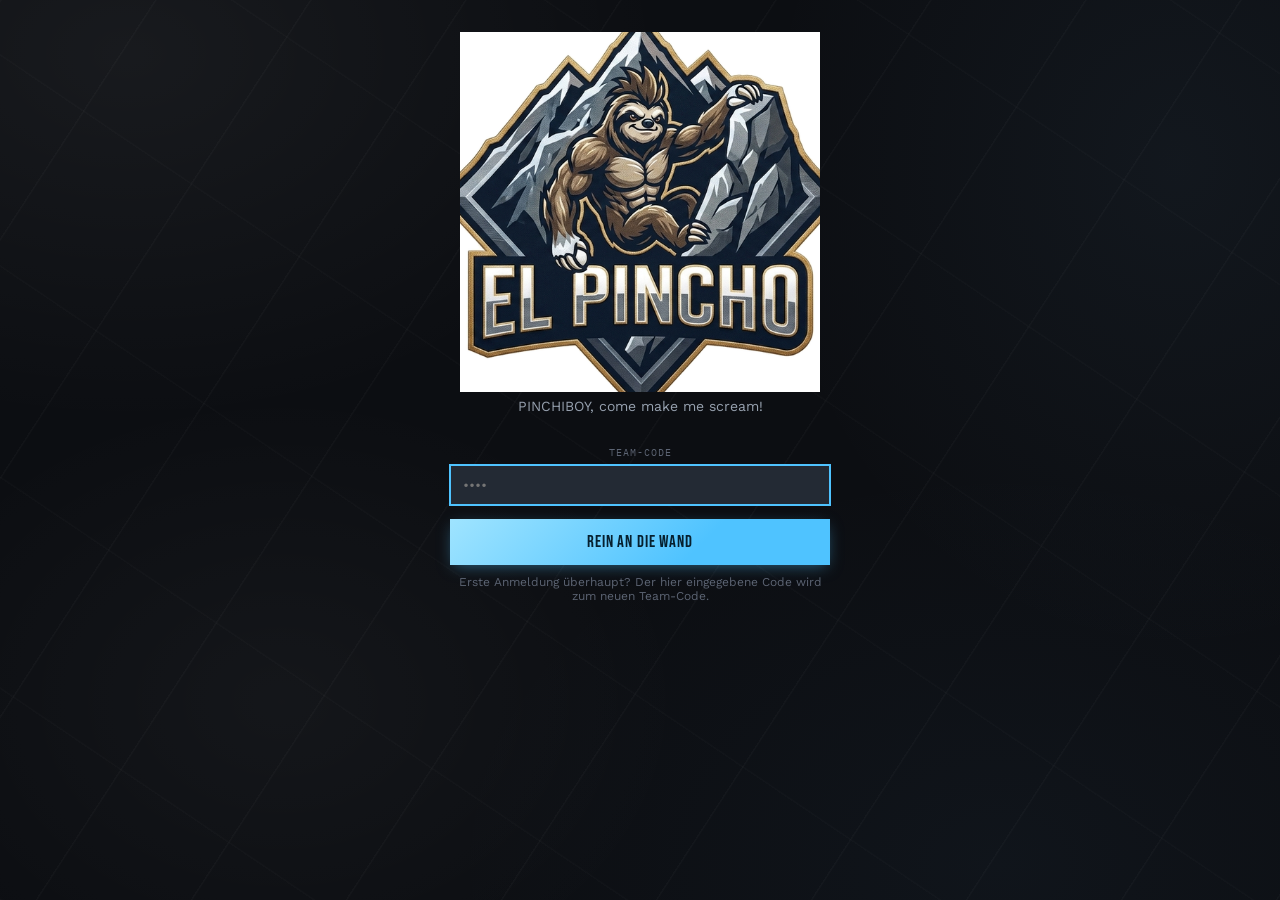
==== index.html @ 5020ec5a "Ein Klick weniger bei Griffwahl, riesiges Logo, freie Pausen-Blöcke, Ablauf umsortierbar - Beim Wähl" ====
<!DOCTYPE html>
<html lang="de">
<head>
<meta charset="UTF-8">
<meta name="viewport" content="width=device-width, initial-scale=1, viewport-fit=cover">
<title>Pincho – Krafttraining fürs Klettern</title>
<meta name="theme-color" content="#0c0e12">
<link rel="manifest" href="./manifest.json">
<link rel="icon" href="./assets/icon-512-any.png" type="image/png">
<link rel="apple-touch-icon" href="./assets/icon-512-any.png">
<link rel="stylesheet" href="https://fonts.googleapis.com/css2?family=Bebas+Neue&family=Work+Sans:wght@400;500;600;700&family=IBM+Plex+Mono:wght@400;500;600&display=swap">
<link rel="stylesheet" href="./styles.css">
</head>
<body>
<div id="app"></div>
<div id="toast-root"></div>

<script src="./data.js"></script>
<script src="./firebase.js"></script>
<script src="./app.js"></script>
<script>
  if ('serviceWorker' in navigator) {
    window.addEventListener('load', () => navigator.serviceWorker.register('./sw.js'));
  }
</script>
</body>
</html>
---- styles.css ----
/* ================================================================
   styles.css — Pincho Look: Granit, Chalk, Flechte, Alpenglühen.
   Bewusst ein einziges dunkles Theme (Trainings-App, früh/spät genutzt),
   kein Hell/Dunkel-Umschalten.
   ================================================================= */

:root {
  --bg: #0c0e12;
  --surface: #1b2028;
  --surface-2: #232a34;
  --line: #3a4250;
  --line-soft: #2a3140;
  --ink: #f2efe6;
  --ink-dim: #96a0ae;
  --ink-faint: #5c6473;
  --accent: #4fc3ff;
  --accent-rgb: 79, 195, 255;
  --accent-ink: #06202f;
  --accent2: #ff6b47;
  --danger: #ff6b6b;
  --accent-glow: #9fe4ff;
  --safe-bottom: env(safe-area-inset-bottom, 0px);
  --safe-top: env(safe-area-inset-top, 0px);
}

* { box-sizing: border-box; }

@media (prefers-reduced-motion: no-preference) {
  .anim-in { animation: riseIn .38s cubic-bezier(.2, .8, .3, 1) both; }
}
@keyframes riseIn { from { opacity: 0; transform: translateY(10px); } to { opacity: 1; transform: translateY(0); } }
@keyframes popIn { 0% { opacity: 0; transform: scale(.85); } 60% { opacity: 1; transform: scale(1.04); } 100% { transform: scale(1); } }
@keyframes softPulse { 0%, 100% { box-shadow: 0 0 0 0 rgba(var(--accent-rgb), .35); } 50% { box-shadow: 0 0 0 8px rgba(var(--accent-rgb), 0); } }

/* Sehr dunkler, marmorierter Untergrund: mehrere weiche, unregelmässige
   Flecken (radial-gradient) plus ein paar feine, schräge "Adern"
   (repeating-linear-gradient) über der Grundfarbe — bewusst kein Bild,
   damit nichts nachgeladen werden muss und es mit dem Cache/Offline-Modus
   mitgeht. */
html, body {
  margin: 0;
  background-color: var(--bg);
  background-image:
    radial-gradient(ellipse 900px 620px at 10% 6%, rgba(255, 255, 255, 0.05), transparent 60%),
    radial-gradient(ellipse 760px 900px at 92% 18%, rgba(120, 175, 220, 0.06), transparent 55%),
    radial-gradient(ellipse 680px 520px at 22% 78%, rgba(255, 255, 255, 0.035), transparent 60%),
    radial-gradient(ellipse 1000px 720px at 78% 96%, rgba(90, 145, 195, 0.05), transparent 55%),
    repeating-linear-gradient(123deg, rgba(255, 255, 255, 0.022) 0px, rgba(255, 255, 255, 0.022) 1px, transparent 2px, transparent 130px),
    repeating-linear-gradient(34deg, rgba(255, 255, 255, 0.016) 0px, rgba(255, 255, 255, 0.016) 1px, transparent 2px, transparent 175px);
  background-attachment: fixed;
  color: var(--ink);
  font-family: 'Work Sans', system-ui, -apple-system, sans-serif;
  -webkit-font-smoothing: antialiased;
}

body { padding-bottom: calc(64px + var(--safe-bottom)); }

a { color: inherit; }
button, input, select, textarea { font-family: inherit; }

::selection { background: var(--accent); color: var(--accent-ink); }

.display { font-family: 'Bebas Neue', Impact, 'Arial Narrow', sans-serif; letter-spacing: .02em; }
.mono { font-family: 'IBM Plex Mono', ui-monospace, monospace; font-variant-numeric: tabular-nums; }

/* ---------- Layout ---------- */
.shell { max-width: 640px; margin: 0 auto; padding: 0 16px 32px; }

.topbar {
  position: sticky; top: 0; z-index: 5;
  display: flex; align-items: center; justify-content: space-between;
  padding: calc(14px + var(--safe-top)) 16px 14px;
  background: linear-gradient(var(--bg) 80%, transparent);
  border-bottom: 1px solid var(--line-soft);
  margin-bottom: 18px;
}
.topbar .brand { display: flex; flex-direction: column; gap: 2px; }
.topbar .mark { position: relative; font-family: 'Bebas Neue', sans-serif; font-size: 22px; letter-spacing: .04em; padding-left: 14px; }
.topbar .mark::before {
  content: ''; position: absolute; left: 0; top: 1px; bottom: 1px; width: 5px;
  background: linear-gradient(180deg, var(--accent), var(--accent2)); transform: skewX(-14deg);
}
.topbar .mark em { font-style: normal; color: var(--accent); }
.app-tagline { font-size: 10px; color: var(--ink-faint); padding-left: 14px; min-height: 12px; }
.topbar .who { display: flex; align-items: center; gap: 10px; }
.topbar .who .name { font-family: 'IBM Plex Mono', monospace; font-size: 12px; color: var(--ink-dim); }
.topbar .logout {
  background: none; border: 1px solid var(--line); color: var(--ink-faint); font-size: 11px;
  padding: 6px 10px; cursor: pointer; transition: color .15s, border-color .15s, transform .15s;
}
.topbar .logout:hover { color: var(--ink); border-color: var(--ink-faint); }
.topbar .logout:active { transform: scale(.94); }

.bottomnav {
  position: fixed; left: 0; right: 0; bottom: 0; z-index: 6;
  display: flex; background: var(--surface); border-top: 1px solid var(--line);
  padding-bottom: var(--safe-bottom);
}
.bottomnav a {
  position: relative; flex: 1; text-align: center; padding: 12px 4px 10px; text-decoration: none;
  font-family: 'IBM Plex Mono', monospace; font-size: 10px; letter-spacing: .08em;
  text-transform: uppercase; color: var(--ink-faint);
  transition: color .2s;
}
.bottomnav a.active { color: var(--accent); }
.nav-dot {
  position: absolute; top: 6px; right: 18%; width: 7px; height: 7px;
  border-radius: 50%; background: var(--accent2);
  box-shadow: 0 0 6px 1px rgba(255, 107, 71, .6);
}
.nav-indicator {
  position: absolute; top: -1px; height: 2px; background: var(--accent);
  box-shadow: 0 0 8px 1px rgba(var(--accent-rgb), .6);
  transition: left .28s cubic-bezier(.3, .8, .3, 1), width .28s cubic-bezier(.3, .8, .3, 1);
}

/* ---------- Sections ---------- */
.sec-head { display: flex; align-items: baseline; gap: 12px; margin: 28px 0 14px; }
.sec-head:first-child { margin-top: 0; }
.sec-title { position: relative; font-family: 'Bebas Neue', sans-serif; font-size: 22px; letter-spacing: .03em; margin: 0; padding-left: 12px; }
.sec-title::before {
  content: ''; position: absolute; left: 0; top: 2px; bottom: 2px; width: 4px;
  background: var(--accent); transform: skewX(-14deg);
}
.sec-rule { flex: 1; height: 1px; background: linear-gradient(90deg, var(--line), transparent); }
.sec-chevron { color: var(--ink-faint); font-size: 14px; flex-shrink: 0; }

/* ---------- Cards / lists ---------- */
.card { background: var(--surface); border: 1px solid var(--line); padding: 16px; margin-bottom: 12px; }
.card-title { font-family: 'IBM Plex Mono', monospace; font-size: 11px; letter-spacing: .1em; text-transform: uppercase; color: var(--accent); margin: 0 0 6px; }
.card-value { font-family: 'Bebas Neue', sans-serif; font-size: 26px; margin: 0; }
.card-sub { font-size: 13px; color: var(--ink-dim); margin: 6px 0 0; }

.list { display: flex; flex-direction: column; gap: 8px; }
.list-empty { color: var(--ink-faint); font-size: 13px; padding: 18px 0; text-align: center; border: 1px dashed var(--line); }

/* ---------- Buttons ---------- */
.btn {
  display: block; width: 100%; font-family: 'Bebas Neue', sans-serif; font-size: 17px; letter-spacing: .05em;
  background: linear-gradient(135deg, var(--accent-glow), var(--accent) 65%); color: var(--accent-ink); border: none; padding: 13px; text-align: center;
  cursor: pointer; box-shadow: 0 4px 16px -4px rgba(var(--accent-rgb), .5);
  transition: transform .13s ease, box-shadow .13s ease, opacity .13s ease;
}
.btn:not(:disabled):hover { box-shadow: 0 6px 20px -4px rgba(var(--accent-rgb), .65); }
.btn:not(:disabled):active { transform: scale(.97); box-shadow: 0 2px 8px -2px rgba(var(--accent-rgb), .5); }
.btn:disabled { opacity: .4; cursor: not-allowed; box-shadow: none; }
.btn.ghost { background: none; border: 1px solid var(--line); color: var(--ink-dim); box-shadow: none; }
.btn.small { width: auto; padding: 8px 14px; font-size: 14px; display: inline-block; }
.btn.danger { background: var(--danger); color: #2a0000; box-shadow: 0 4px 16px -4px rgba(255, 107, 107, .5); }

/* ---------- Forms ---------- */
.field { margin-bottom: 14px; }
.field label { display: block; font-family: 'IBM Plex Mono', monospace; font-size: 10px; letter-spacing: .1em; text-transform: uppercase; color: var(--ink-faint); margin-bottom: 6px; }
.field input, .field select, .field textarea {
  width: 100%; background: var(--surface-2); border: 1px solid var(--line); color: var(--ink);
  padding: 11px 12px; font-size: 14px;
}
.field input:focus, .field select:focus, .field textarea:focus { outline: 2px solid var(--accent); outline-offset: -1px; }
.field textarea { resize: vertical; min-height: 64px; }
.field-row { display: flex; gap: 10px; }
.field-row .field { flex: 1; }
.kg-field { position: relative; display: flex; align-items: center; }
.kg-field input { width: 100%; background: var(--surface-2); border: 1px solid var(--line); color: var(--ink); padding: 11px 34px 11px 12px; font-size: 14px; }
.kg-field input:focus { outline: 2px solid var(--accent); outline-offset: -1px; }
.kg-field span { position: absolute; right: 12px; font-size: 12px; color: var(--ink-faint); pointer-events: none; }

/* ---------- Campus-Board (Sätze bauen) ---------- */
.stepper-row { display: flex; align-items: center; gap: 10px; }
.stepper-btn {
  width: 44px; height: 44px; border: 2px solid var(--accent); background: var(--surface-2); color: var(--accent);
  font-family: 'IBM Plex Mono', monospace; font-size: 22px; font-weight: 700; cursor: pointer; flex-shrink: 0;
}
.stepper-num {
  flex: 1; text-align: center; font-family: 'IBM Plex Mono', monospace; font-size: 26px; font-weight: 700;
  color: var(--ink); background: var(--surface-2); border: 2px solid var(--line); padding: 8px 0;
}
.campus-ref { width: 100%; height: 130px; overflow: hidden; border: 1px solid var(--line); background: var(--surface-2); margin: 10px 0 4px; position: relative; }
.campus-ref img { width: 100%; height: 100%; object-fit: cover; object-position: center 30%; display: block; }
.campus-ref-label {
  position: absolute; bottom: 0; left: 0; right: 0; background: rgba(12, 14, 18, .75); color: var(--ink-dim);
  font-family: 'IBM Plex Mono', monospace; font-size: 10px; letter-spacing: .06em; text-transform: uppercase; padding: 4px 8px;
}
.arrow { color: var(--ink-faint); font-size: 20px; flex-shrink: 0; }
.pattern-btn {
  width: 52px; height: 44px; border: 2px solid var(--line); background: var(--surface-2); color: var(--ink-dim);
  font-family: 'IBM Plex Mono', monospace; font-size: 15px; font-weight: 700; cursor: pointer; flex-shrink: 0;
}
.pattern-btn.up { border-color: var(--accent); color: var(--accent); }
.pattern-btn.down { border-color: var(--accent2); color: var(--accent2); }
.pattern-strip {
  display: flex; gap: 8px; flex-wrap: wrap; min-height: 46px; align-items: center;
  border: 2px dashed var(--line); padding: 8px 10px; margin: 10px 0 14px;
}
.pattern-pill {
  font-family: 'IBM Plex Mono', monospace; font-weight: 700; font-size: 16px; padding: 6px 12px;
  border: 2px solid var(--accent); color: var(--accent); background: rgba(var(--accent-rgb), .1);
}
.pattern-pill.down { border-color: var(--accent2); color: var(--accent2); background: rgba(255, 107, 71, .1); }
.pattern-clear { margin-left: auto; color: var(--ink-faint); font-family: 'IBM Plex Mono', monospace; font-size: 12px; cursor: pointer; }

.chip-row { display: flex; gap: 8px; flex-wrap: wrap; margin-bottom: 14px; }
.chip {
  font-family: 'IBM Plex Mono', monospace; font-size: 12px; padding: 8px 14px;
  border: 1px solid var(--line); color: var(--ink-dim); background: none; cursor: pointer;
  transition: border-color .15s, color .15s, background .15s, transform .12s;
}
.chip.active { border-color: var(--accent); color: var(--accent); background: rgba(var(--accent-rgb), .1); }
.chip[disabled] { opacity: .3; cursor: not-allowed; }
.chip:not([disabled]):active { transform: scale(.95); }

/* ---------- Login ---------- */
.login-shell { max-width: 420px; margin: 0 auto; padding: 32px 20px 40px; text-align: center; }
.login-logo { display: block; width: min(80vw, 360px); max-width: 100%; margin: 0 auto 6px; }
.login-tag { color: var(--ink-dim); font-size: 14px; margin: 0 0 32px; }
.login-hint { font-size: 12px; color: var(--ink-faint); margin-top: 10px; text-align: center; }

/* ---------- Wochenplan ---------- */
.day-row { border: 1px solid var(--line); padding: 10px 12px; display: flex; align-items: center; gap: 10px; margin-bottom: 8px; }
.day-row.today { border-color: var(--accent); background: rgba(var(--accent-rgb), .05); }
.day-row .d { font-family: 'IBM Plex Mono', monospace; font-size: 11px; color: var(--ink-faint); width: 26px; flex-shrink: 0; }
.day-row .fields { flex: 1; display: flex; gap: 8px; }
.day-row input { flex: 1; background: none; border: none; color: var(--ink); font-size: 13px; padding: 4px 0; }
.day-row input:focus { outline: none; border-bottom: 1px solid var(--accent); }
.day-row select { background: var(--surface-2); border: 1px solid var(--line); color: var(--ink-faint); font-size: 10px; padding: 4px; }
.tag-pill { font-family: 'IBM Plex Mono', monospace; font-size: 9.5px; letter-spacing: .06em; color: var(--accent); border: 1px solid var(--accent); padding: 2px 6px; white-space: nowrap; }

/* ---------- Log ---------- */
.log-item { border: 1px solid var(--line); padding: 10px 12px; }
.log-item .top { display: flex; justify-content: space-between; font-family: 'IBM Plex Mono', monospace; font-size: 11px; color: var(--ink-faint); }
.log-item .top .type { color: var(--accent); }
.log-item .note { font-size: 13px; color: var(--ink); margin-top: 4px; }

.ex-log-list { display: flex; flex-direction: column; gap: 3px; margin-top: 6px; }
.ex-log-row { display: flex; justify-content: space-between; font-size: 12px; color: var(--ink-dim); }
.ex-log-row .mono { color: var(--ink); }

.ex-row { display: flex; align-items: center; gap: 6px; border: 1px solid var(--line); padding: 8px 10px; margin-bottom: 6px; }
.ex-row-name { flex: 1; font-size: 12.5px; color: var(--ink); }
.ex-row-input { width: 52px; flex-shrink: 0; background: var(--surface-2); border: 1px solid var(--line); color: var(--ink); padding: 6px 4px; font-size: 12px; text-align: center; }
.ex-row-remove { flex-shrink: 0; background: none; border: 1px solid var(--line); color: var(--ink-faint); width: 26px; height: 26px; cursor: pointer; }
.ex-row-step { flex-shrink: 0; background: none; border: 1px solid var(--accent); color: var(--accent); width: 22px; height: 22px; line-height: 1; cursor: pointer; font-size: 13px; }

/* ---------- Log: Freestyle (Übung wählen, Satz für Satz erfassen) ---------- */
.fs-active-card { background: var(--surface-2); border: 1px solid var(--line); padding: 12px; margin-bottom: 14px; }
.fs-active-name { font-family: 'Bebas Neue', sans-serif; font-size: 19px; letter-spacing: .02em; }
.fs-last-value { font-size: 11.5px; color: var(--accent); margin: 2px 0 10px; }
.fs-group { border: 1px solid var(--line); padding: 8px 10px; margin-bottom: 8px; }
.fs-group.active { border-color: var(--accent); }
.fs-group-head { display: flex; justify-content: space-between; align-items: center; font-size: 13px; color: var(--ink); margin-bottom: 4px; }
.fs-set-row { display: flex; align-items: center; gap: 8px; font-size: 12px; color: var(--ink-dim); padding: 4px 0; }
.fs-set-row span:first-child { flex: 0 0 52px; color: var(--ink-faint); }
.fs-set-row span:nth-child(2) {
  flex: 1; color: var(--accent); font-family: 'Bebas Neue', sans-serif; font-size: 18px; letter-spacing: .02em;
}
/* Gewicht/Wdh: die Beschriftung (was trage ich hier ein) soll auffallen,
   nicht primär die Zahl selbst — Label darum hell statt im sonst üblichen
   gedämpften Feld-Label-Grau, Zahl bewusst kleiner als vorher. */
.fs-active-card .field label { color: var(--ink); font-weight: 600; }
#fs-weight, #fs-reps {
  font-family: 'Bebas Neue', sans-serif; font-size: 19px; letter-spacing: .02em;
  color: var(--ink); text-align: center;
}

/* ---------- Fingerboard: Schnelltraining ---------- */
.quickstart-grid { display: flex; flex-direction: column; gap: 10px; margin-bottom: 22px; }
.quickstart-grid[hidden] { display: none; }
.qs-card { border: 1px solid var(--line); background: var(--surface); padding: 14px; transition: border-color .18s, transform .18s; }
.qs-card:hover { border-color: var(--line-soft); transform: translateY(-2px); }
.qs-top { display: flex; align-items: center; justify-content: space-between; gap: 8px; }
.qs-name { font-family: 'Bebas Neue', sans-serif; font-size: 19px; letter-spacing: .02em; }
.qs-badge { flex-shrink: 0; font-family: 'IBM Plex Mono', monospace; font-size: 9px; letter-spacing: .06em; text-transform: uppercase; color: var(--accent); border: 1px solid var(--accent); padding: 2px 6px; }
.qs-note { font-size: 12.5px; color: var(--ink-dim); margin-top: 6px; line-height: 1.5; }
.qs-meta { font-size: 11px; color: var(--ink-faint); margin: 8px 0 12px; }
.qs-card .btn { margin: 0; }

/* ---------- Fingerboard ---------- */
.board-visual { border: 1px solid var(--line); background: var(--surface-2); padding: 10px; margin-bottom: 6px; }

.board-photo-wrap { position: relative; width: 100%; margin: 0 auto; }
.board-photo-wrap img { width: 100%; display: block; }
.board-hotspot {
  position: absolute; width: 6.5%; aspect-ratio: 1; transform: translate(-50%, -50%);
  border-radius: 50%; border: 2px solid rgba(var(--accent-rgb), .55); background: rgba(var(--accent-rgb), .1);
  cursor: pointer; padding: 0;
}
.board-hotspot.active { border-color: var(--accent); background: rgba(var(--accent-rgb), .38); box-shadow: 0 0 0 4px rgba(var(--accent-rgb), .2); }
.board-hotspot.active-left { border-color: var(--accent); background: rgba(var(--accent-rgb), .38); box-shadow: 0 0 0 4px rgba(var(--accent-rgb), .2); }
.board-hotspot.active-right { border-color: var(--accent2); background: rgba(255, 107, 71, .38); box-shadow: 0 0 0 4px rgba(255, 107, 71, .2); }
.board-hotspot.active-left.active-right { box-shadow: 0 0 0 4px rgba(var(--accent-rgb), .2), 0 0 0 8px rgba(255, 107, 71, .2); }

/* ---------- Ablauf-Übersicht (Stat-Kacheln + Zeitleiste) ---------- */
.stat-tiles { display: flex; gap: 10px; margin-bottom: 16px; }
.stat-tile { flex: 1; background: var(--surface); border: 1px solid var(--line); padding: 12px; text-align: center; }
.stat-tile .num { font-family: 'Bebas Neue', sans-serif; font-size: 26px; color: var(--accent); line-height: 1; }
.stat-tile .lbl { font-family: 'IBM Plex Mono', monospace; font-size: 10px; color: var(--ink-faint); text-transform: uppercase; letter-spacing: .06em; margin-top: 4px; }

.timeline { display: flex; flex-direction: column; }
.timeline-item { position: relative; display: flex; gap: 12px; padding-bottom: 16px; }
.timeline-item:last-child { padding-bottom: 0; }
.timeline-item:not(:last-child)::before {
  content: ''; position: absolute; left: 12px; top: 26px; bottom: -2px; border-left: 2px dotted var(--line);
}
.timeline-badge {
  position: relative; z-index: 1; flex-shrink: 0; width: 25px; height: 25px; border-radius: 50%;
  background: var(--accent); color: var(--accent-ink); font-family: 'Bebas Neue', sans-serif; font-size: 13px;
  display: flex; align-items: center; justify-content: center; margin-top: 2px;
}
.timeline-badge.exercise { background: var(--accent2); color: #2a0d05; }
.timeline-card { flex: 1; min-width: 0; background: var(--surface); border: 1px solid var(--line); padding: 10px; display: flex; gap: 10px; align-items: center; }
.timeline-thumb { flex-shrink: 0; position: relative; width: 58px; height: 26px; background: var(--surface-2); border: 1px solid var(--line); overflow: hidden; }
.timeline-thumb img { width: 100%; height: 100%; object-fit: contain; display: block; }
.timeline-thumb .dot { position: absolute; width: 9%; height: 4.5%; border-radius: 50%; background: rgba(var(--accent-rgb), .78); border: 1px solid var(--accent-ink); transform: translate(-50%, -50%); }
.timeline-thumb .dot.dot-alt { background: rgba(255, 107, 71, .78); border-color: #2a0d05; }
.timeline-thumb-emoji { display: flex; align-items: center; justify-content: center; font-size: 16px; width: 58px; height: 26px; }
.timeline-card .info { flex: 1; min-width: 0; }
.timeline-card .title { font-size: 13px; color: var(--ink); font-weight: 600; }
.timeline-card .sub { font-size: 11.5px; color: var(--ink-dim); margin-top: 2px; }
.timeline-edit { display: flex; gap: 4px; flex-wrap: wrap; margin-top: 6px; }
.timeline-remove { flex-shrink: 0; align-self: flex-start; background: none; border: 1px solid var(--line); color: var(--ink-faint); width: 24px; height: 24px; cursor: pointer; }
.timeline-move { flex-shrink: 0; align-self: flex-start; display: flex; flex-direction: column; gap: 3px; }
.timeline-move-btn { background: none; border: 1px solid var(--line); color: var(--ink-faint); width: 24px; height: 19px; line-height: 1; font-size: 9px; padding: 0; cursor: pointer; }
.timeline-move-btn:disabled { opacity: .25; cursor: not-allowed; }

.timer-box { text-align: center; margin: 6px 0 18px; }
.timer-box .big { font-family: 'Bebas Neue', sans-serif; font-size: 88px; line-height: 1; color: var(--accent); }
.timer-box .big.rest { color: var(--ink-dim); }
.timer-box .phase { font-family: 'IBM Plex Mono', monospace; font-size: 12px; letter-spacing: .15em; color: var(--ink-faint); text-transform: uppercase; margin-top: 2px; }

.timer-controls { display: flex; gap: 10px; }
.timer-controls .btn { flex: 1; }

/* ---------- Challenges ---------- */
.challenge-card { position: relative; border: 1px solid var(--line); background: var(--surface); padding: 16px; margin-bottom: 14px; overflow: hidden; }
.challenge-card.expired { opacity: .5; }
.stamp {
  position: absolute; top: 12px; right: -8px; transform: rotate(8deg);
  font-family: 'IBM Plex Mono', monospace; font-size: 10px; letter-spacing: .1em;
  color: var(--accent2); border: 1px solid var(--accent2); padding: 3px 8px;
  background: rgba(255, 107, 71, .08);
}
.stamp.done { color: var(--accent); border-color: var(--accent); background: rgba(var(--accent-rgb), .08); }
.chal-from { font-size: 13px; color: var(--ink-dim); margin: 0 0 10px; padding-right: 60px; }
.chal-from b { color: var(--ink); }
.exlist { display: flex; flex-direction: column; gap: 6px; margin-bottom: 12px; }
.exlist .ex { border: 1px solid var(--line); padding: 8px 10px; font-size: 12px; color: var(--ink-dim); }
.exlist .ex b { color: var(--ink); font-weight: 600; }
.exlist .ex.core { border-left: 2px solid var(--accent); }
.crew { display: flex; gap: 6px; margin-bottom: 12px; flex-wrap: wrap; }
.crew .p { font-family: 'IBM Plex Mono', monospace; font-size: 10px; border: 1px solid var(--line); color: var(--ink-faint); padding: 4px 8px; }
.crew .p.done { border-color: var(--accent); color: var(--accent); }
.crew .p.expired { border-color: var(--ink-faint); color: var(--ink-faint); text-decoration: line-through; }
.chal-actions { display: flex; gap: 8px; }
.chal-actions .btn { flex: 1; }
.chal-duration-row { margin: 8px 0 0; }
.chal-duration-row .chip { font-size: 10px; padding: 5px 9px; }

.ex-cat-label { font-family: 'IBM Plex Mono', monospace; font-size: 10px; letter-spacing: .08em; text-transform: uppercase; color: var(--ink-faint); margin: 10px 0 6px; }

/* Übungs-Raster (Einzelauswahl) — Ersatz für ein langes <select>-Dropdown
   in Fingerboard/Log/Freestyle: alle Optionen auf einen Blick, antippen
   statt scrollen. */
.ex-pick-grid { display: grid; grid-template-columns: 1fr 1fr; gap: 6px; margin-bottom: 4px; }
.ex-pick-btn {
  font-family: 'IBM Plex Mono', monospace; font-size: 12px; line-height: 1.3; padding: 9px 8px;
  border: 1px solid var(--line); color: var(--ink-dim); background: none; cursor: pointer;
  text-align: left; white-space: normal; transition: border-color .13s, color .13s, background .13s;
}
.ex-pick-btn.active { border-color: var(--accent); color: var(--accent); background: rgba(var(--accent-rgb), .1); }

/* ---------- Toast ---------- */
#toast-root { position: fixed; bottom: calc(76px + var(--safe-bottom)); left: 16px; right: 16px; z-index: 20; display: flex; flex-direction: column; gap: 8px; align-items: center; pointer-events: none; }
.toast {
  font-family: 'IBM Plex Mono', monospace; font-size: 12px; padding: 10px 16px;
  background: var(--surface-2); border: 1px solid var(--line); color: var(--ink);
  max-width: 400px; text-align: center;
}
.toast.err { border-color: var(--danger); color: var(--danger); }
.toast.ok { border-color: var(--accent); color: var(--accent); }

/* ---------- Ablauf-Vollbild ----------
   Eigenständiges, fixed-positioniertes Overlay (an document.body gehängt,
   nicht Teil von #app) — deckt den ganzen Bildschirm ab, solange ein
   Fingerboard-Ablauf läuft. */
.fb-overlay {
  position: fixed; inset: 0; z-index: 50;
  background-color: var(--bg);
  background-image:
    radial-gradient(ellipse 700px 500px at 15% 8%, rgba(255, 255, 255, 0.045), transparent 60%),
    radial-gradient(ellipse 650px 700px at 90% 85%, rgba(120, 175, 220, 0.05), transparent 55%),
    repeating-linear-gradient(123deg, rgba(255, 255, 255, 0.02) 0px, rgba(255, 255, 255, 0.02) 1px, transparent 2px, transparent 130px);
  display: flex; flex-direction: column; align-items: stretch;
  padding: calc(10px + var(--safe-top)) 18px calc(10px + var(--safe-bottom));
  overflow: hidden;
}
.fb-overlay.hidden { display: none; }
.fb-overlay-close {
  position: absolute; top: calc(14px + var(--safe-top)); right: 16px; z-index: 2;
  background: none; border: 1px solid var(--line); color: var(--ink-faint);
  width: 34px; height: 34px; font-size: 15px; line-height: 1; cursor: pointer;
}
/* Alles muss ohne Scrollen aufs Display passen — statt einer festen
   Blockgrösse mit "justify-content:center" (die auf kurzen Screens
   überläuft) verteilt space-evenly den verfügbaren Platz auf alle Kinder,
   und Figur/Ring/Countdown unten sind in vh geklammert statt fix in px,
   damit sie sich automatisch verkleinern statt abzuschneiden. */
.fb-overlay-inner {
  display: flex; flex-direction: column; align-items: center; gap: clamp(3px, 1.1vh, 14px);
  max-width: 420px; width: 100%; margin: 0 auto; flex: 1; min-height: 0;
  justify-content: space-evenly; overflow: hidden;
}

.fb-progress-text { font-size: 11px; color: var(--ink-dim); text-align: center; }

/* Hang/Pause-Visual: Ring füllt sich mit dem Fortschritt INNERHALB des
   aktuellen Schritts, daneben ein Strichmännchen, das hängt (Hang) oder
   sich lockert (Pause) — statt einer abstrakten Gesamt-Fortschrittsanzeige. */
.fb-hang-visual { display: flex; align-items: center; justify-content: center; gap: clamp(8px, 3vw, 18px); }
.fb-phase-figure { width: clamp(56px, 13vh, 90px); flex-shrink: 0; }
.fb-phase-figure .ex-figure { width: 100%; height: auto; display: block; }
.fb-hang-figure { transform-origin: 50% 10%; animation: figSway 1.7s ease-in-out infinite; }
.fb-arm-shake { transform-origin: 49.5% 32.5%; animation: figShake .9s ease-in-out infinite; }
@keyframes figSway { 0%, 100% { transform: rotate(-3deg); } 50% { transform: rotate(3deg); } }
@keyframes figShake { 0%, 100% { transform: rotate(-5deg); } 50% { transform: rotate(5deg); } }

.fb-timer-ring { position: relative; width: clamp(80px, 17vh, 168px); height: clamp(80px, 17vh, 168px); flex-shrink: 0; }
.fb-timer-ring svg { width: 100%; height: 100%; display: block; transform: rotate(-90deg); }
.ring-bg { fill: none; stroke: var(--line); stroke-width: 7; }
.ring-fg {
  fill: none; stroke: var(--accent); stroke-width: 7; stroke-linecap: round;
  stroke-dasharray: 326.7; transition: stroke-dashoffset .95s linear;
}
.ring-fg.rest { stroke: var(--ink-dim); }
.fb-timer-ring .big {
  position: absolute; inset: 0; display: flex; align-items: center; justify-content: center;
  font-family: 'Bebas Neue', sans-serif; font-size: clamp(26px, 7vh, 52px); color: var(--accent); line-height: 1;
}
.fb-timer-ring .big.rest { color: var(--ink-dim); }
.fb-timer-ring .big.rest-warn { color: var(--accent2); animation: bigWarnPulse .6s ease-in-out infinite; }
.ring-fg.rest-warn { stroke: var(--accent2); animation: ringWarnPulse .6s ease-in-out infinite; }
@keyframes bigWarnPulse { 0%, 100% { transform: scale(1); } 50% { transform: scale(1.14); } }
@keyframes ringWarnPulse { 0%, 100% { opacity: 1; } 50% { opacity: .5; } }

/* Vorbereitungs-Countdown (5..1) vor einem Hang-Satz: grosse Zahl, die bei
   jedem Tick neu einschwingt (neues DOM-Element pro Sekunde durch den
   vollen Re-Render triggert die Animation von selbst); in den letzten
   3 Sekunden wechselt sie auf die "Achtung"-Farbe und schlägt stärker aus. */
.fb-precount {
  font-family: 'Bebas Neue', sans-serif; font-size: clamp(56px, 16vh, 108px); line-height: 1;
  color: var(--accent); margin: 2px 0; animation: popIn .35s cubic-bezier(.25, 1.4, .4, 1) both;
}
.fb-precount-tense { color: var(--accent2); animation: precountTick .5s cubic-bezier(.25, 1.4, .4, 1) both; }
@keyframes precountTick { 0% { opacity: 0; transform: scale(1.4); } 60% { opacity: 1; transform: scale(.95); } 100% { transform: scale(1); } }

.fb-overlay-stage { display: flex; flex-direction: column; align-items: center; gap: 10px; width: 100%; }
.fb-stage-label { font-size: 11px; letter-spacing: .1em; text-transform: uppercase; color: var(--ink-faint); }
.fb-stage-title { font-family: 'Bebas Neue', sans-serif; font-size: 26px; text-align: center; letter-spacing: .02em; }
.fb-stage-sub { font-size: 12px; color: var(--ink-dim); text-align: center; }

/* Check-in während der letzten Pause eines Satzes — läuft nebenher, ohne
   den Ablauf zu unterbrechen (siehe openBlockCheckin in app.js). Bewusst
   sehr kräftig/gross: das Handy liegt beim Training meist am Boden, aus
   der Distanz oder im Vorbeigehen abgelesen — kein Platz für zurückhaltende
   Feinschrift. */
.fb-checkin { width: 100%; max-width: 320px; border: 2px solid var(--accent); background: rgba(var(--accent-rgb), .1); padding: clamp(10px, 2.2vh, 18px); box-sizing: border-box; }
.fb-checkin[hidden] { display: none; }
.fb-checkin-label {
  font-family: 'IBM Plex Mono', monospace; font-size: clamp(12px, 3.2vw, 15px); font-weight: 700;
  letter-spacing: .04em; text-transform: uppercase; color: var(--ink); margin-bottom: 10px; text-align: center;
}
.fb-checkin-chips { display: flex; gap: 10px; justify-content: center; flex-wrap: wrap; }
.fb-chip {
  width: clamp(46px, 13vw, 62px); height: clamp(46px, 13vw, 62px); border: 3px solid var(--line); background: var(--surface-2); color: var(--ink);
  font-family: 'IBM Plex Mono', monospace; font-weight: 700; font-size: clamp(18px, 5vw, 24px); cursor: pointer; transition: all .15s;
}
.fb-chip.ok { border-color: var(--accent); color: #04141c; background: var(--accent); box-shadow: 0 0 14px -2px rgba(var(--accent-rgb), .7); }
.fb-chip.fail { border-color: var(--danger); color: #1a0606; background: var(--danger); text-decoration: line-through; box-shadow: 0 0 14px -2px rgba(255, 107, 107, .6); }
.fb-checkin-row { display: flex; gap: 10px; }
.fb-checkin-row input[type="text"] {
  width: 88px; text-align: center; background: var(--surface-2); border: 3px solid var(--accent); color: var(--ink);
  padding: clamp(9px, 2vh, 14px) 8px; font-size: clamp(20px, 6vw, 26px); font-weight: 700; box-sizing: border-box;
}
.fb-checkin-row .kg-field { flex: 1; }
.fb-checkin-row .kg-field input { border: 3px solid var(--accent); font-size: clamp(20px, 6vw, 26px); font-weight: 700; padding: clamp(9px, 2vh, 14px) 44px clamp(9px, 2vh, 14px) 12px; }
.fb-checkin-row .kg-field span { font-size: 14px; font-weight: 700; color: var(--ink); }

/* Übersicht auf dem "Ablauf geschafft!"-Screen */
.fb-summary-headline { font-size: 13px; color: var(--accent); margin-bottom: 2px; text-align: center; }
.fb-summary-list { width: 100%; max-width: 280px; max-height: 22vh; overflow-y: auto; display: flex; flex-direction: column; gap: 4px; box-sizing: border-box; }
.fb-summary-row { display: flex; justify-content: space-between; gap: 10px; font-size: 12px; color: var(--ink-dim); border-bottom: 1px solid var(--line); padding: 4px 2px; }
.fb-stage-next { font-size: clamp(14px, 3.8vw, 18px); font-weight: 700; color: var(--ink); text-align: center; min-height: 16px; }
.fb-stage-btn { width: 100%; max-width: 280px; margin-top: 0; padding: clamp(7px, 1.8vh, 13px); }

.fb-transport { display: flex; align-items: center; gap: clamp(8px, 2.5vw, 14px); margin-top: 0; }
.fb-transport-btn {
  background: none; border: 1px solid var(--line); color: var(--ink-dim);
  width: clamp(48px, 10vh, 68px); height: clamp(42px, 9vh, 56px); font-size: 22px; cursor: pointer;
  transition: border-color .13s, color .13s, transform .13s;
}
.fb-transport-btn:disabled { opacity: .3; cursor: not-allowed; }
.fb-transport-btn:not(:disabled):active { border-color: var(--accent); color: var(--accent); transform: scale(.93); }
.fb-transport-btn.fb-play {
  width: clamp(58px, 12vh, 84px); height: clamp(50px, 11vh, 72px); font-size: 28px;
  border-color: var(--accent); color: var(--accent); background: rgba(var(--accent-rgb), .1);
}
.fb-transport-btn.fb-play:disabled { border-color: var(--line); color: var(--ink-dim); background: none; }

.fb-hang-visual.fb-paused .fb-hang-figure,
.fb-hang-visual.fb-paused .fb-arm-shake,
.fb-hang-visual.fb-paused .fig-a,
.fb-hang-visual.fb-paused .fig-b { animation-play-state: paused; }
/* Höhe statt Breite begrenzen — bei voller Container-Breite (bis 420px)
   würde die quadratische Figur sonst so hoch werden, dass Ring/Timer und
   die Buttons darunter nicht mehr ohne Scrollen aufs Display passen. */
.fb-stage-figure { width: 100%; display: flex; justify-content: center; }
.fb-stage-figure .timeline-thumb { width: auto; max-width: 100%; height: auto; max-height: 19vh; }
.fb-stage-figure .ex-figure { width: auto; max-width: 100%; height: auto; max-height: 19vh; display: block; }
.fb-stage-figure .ex-figure-emoji { font-size: clamp(48px, 10vh, 96px); text-align: center; line-height: 1.2; }

/* Zielmuskeln-Übersicht: ein Körper-Umriss (vorne links, hinten rechts),
   Zonen werden je Übung ein-/ausgeblendet statt neu gezeichnet. */
.fb-muscle-block { margin-top: 0; text-align: center; }
.muscle-map { width: clamp(70px, 11vh, 150px); margin: 0 auto; display: block; }
.muscle-head { fill: var(--ink-faint); opacity: .3; }
.muscle-zone rect, .muscle-zone ellipse { fill: var(--ink-faint); opacity: .28; transition: fill .2s, opacity .2s; }
.muscle-zone.secondary rect, .muscle-zone.secondary ellipse { fill: var(--accent); opacity: .5; }
.muscle-zone.primary rect, .muscle-zone.primary ellipse { fill: var(--accent); opacity: .95; }
.fb-muscle-label { font-size: 10.5px; color: var(--ink-dim); margin-top: 6px; max-width: 260px; margin-left: auto; margin-right: auto; }

.fb-overlay-done { align-items: center; text-align: center; position: relative; overflow: hidden; }
.fb-done-emoji { font-size: 64px; animation: popIn .5s cubic-bezier(.25, 1.4, .4, 1) both; }
.fb-overlay-done .fb-stage-title { animation: riseIn .4s ease .1s both; }
.fb-overlay-done .fb-stage-sub { animation: riseIn .4s ease .18s both; }
.fb-overlay-done .fb-stage-btn { animation: riseIn .4s ease .26s both; }
.confetti-piece {
  position: absolute; top: -12px; width: 8px; height: 14px; opacity: .9;
  animation: confettiFall linear forwards;
}
@keyframes confettiFall {
  to { transform: translateY(115vh) rotate(var(--spin)); opacity: .3; }
}

/* ---------- Übungs-Strichmännchen (fig-*) ----------
   Farb-Code: gedämpft = bleibt fix, hell = bewegter Körperteil, Lime =
   der eigentliche Arbeitspunkt. Gestrichelte Linie + Pfeil zeigt die
   Bewegungsrichtung — verhindert z. B. Verwechslungen mit einer Drehung. */
.fig-pose { fill: none; stroke: var(--ink); stroke-width: 9; stroke-linecap: round; stroke-linejoin: round; }
.fig-pose circle { fill: var(--ink); stroke: none; }
.fig-pose.fig-fixed { stroke: var(--ink-faint); }
.fig-pose.fig-fixed circle { fill: var(--ink-faint); }
.fig-joint { fill: var(--ink-faint); }
.fig-joint.fig-mid { fill: var(--ink); }
.fig-joint.fig-hi { fill: var(--accent); }
.fig-motion { stroke: var(--accent); stroke-width: 2.5; stroke-dasharray: 5 6; fill: none; opacity: .55; }
.fig-arrow { fill: var(--accent); opacity: .8; }
.fig-rig { stroke: var(--ink-dim); stroke-width: 3.5; fill: none; stroke-dasharray: 1 7; stroke-linecap: round; }
.fig-rig-dot { fill: var(--accent); stroke: none; }
.ex-figure-caption {
  font-size: 12.5px; color: var(--ink); text-align: center; max-width: 280px;
  margin: 2px auto 0; line-height: 1.45;
}
.fig-a { animation-name: figPoseA; animation-timing-function: ease-in-out; animation-iteration-count: infinite; }
.fig-b { animation-name: figPoseB; animation-timing-function: ease-in-out; animation-iteration-count: infinite; opacity: 0; }
@keyframes figPoseA { 0%, 15% { opacity: 1; } 40%, 60% { opacity: 0; } 85%, 100% { opacity: 1; } }
@keyframes figPoseB { 0%, 15% { opacity: 0; } 40%, 60% { opacity: 1; } 85%, 100% { opacity: 0; } }
.fig-static { animation: figPulse 2.4s ease-in-out infinite; }
@keyframes figPulse { 0%, 100% { opacity: 1; } 50% { opacity: .7; } }

@media (prefers-reduced-motion: reduce) {
  .fig-a { animation: none; opacity: 1; }
  .fig-b { animation: none; opacity: 0; }
  .fig-static { animation: none; }
  .fb-hang-figure, .fb-arm-shake { animation: none; }
  .ring-fg { transition: none; }
  .ring-fg.rest-warn, .fb-timer-ring .big.rest-warn { animation: none; }
  .fb-precount, .fb-precount-tense { animation: none; }
  .anim-in, .fb-done-emoji, .fb-overlay-done .fb-stage-title,
  .fb-overlay-done .fb-stage-sub, .fb-overlay-done .fb-stage-btn { animation: none; opacity: 1; transform: none; }
  .confetti-piece { display: none; }
  .qs-card:hover { transform: none; }
}
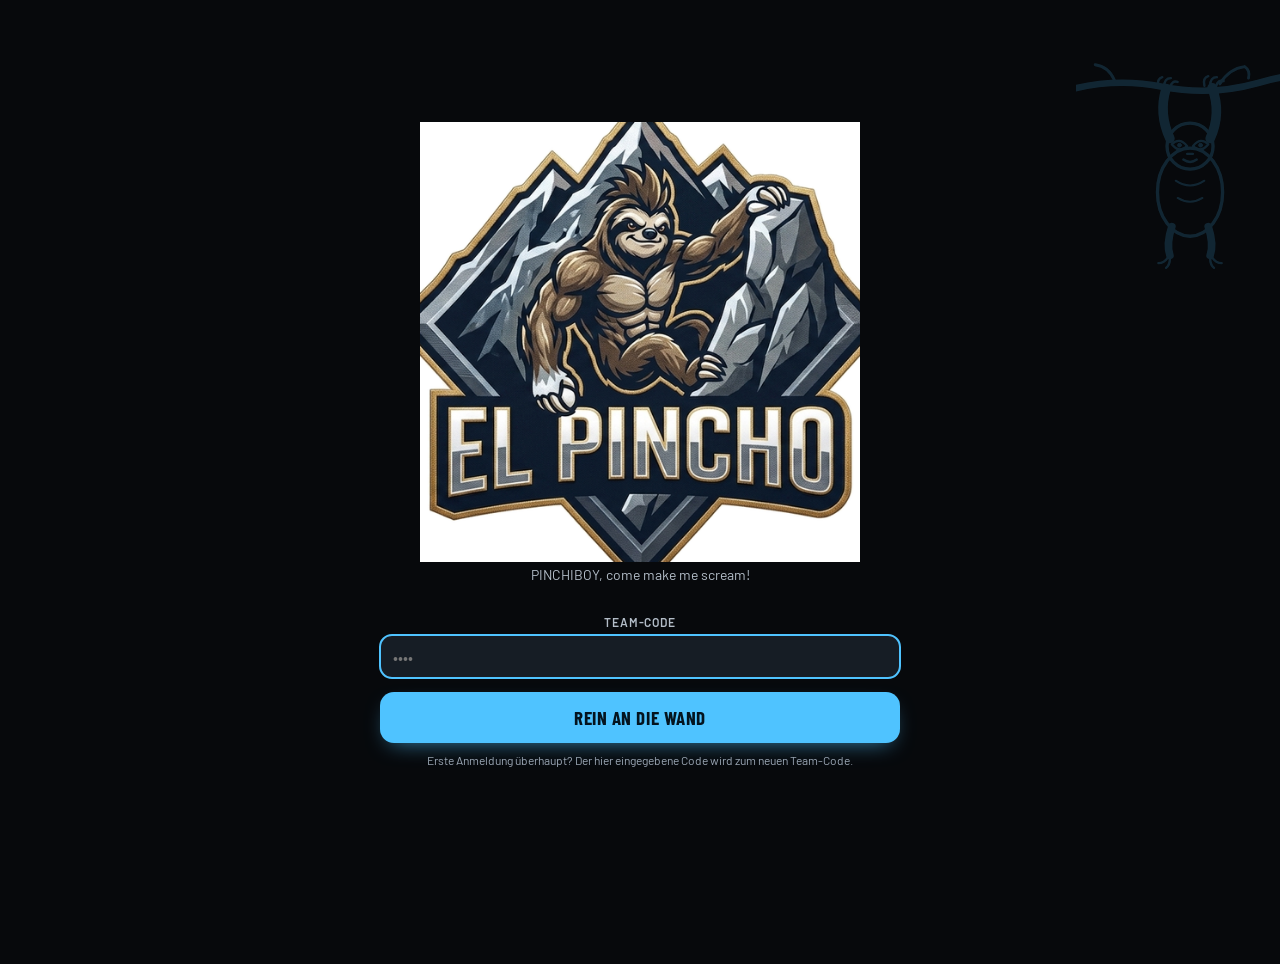
==== commit 1713c841: "Neuer Look in die Haupt-App übernommen, Icons für die App-Bibliothek - Stand der Beta (neuer Look, K" ====
--- a/index.html
+++ b/index.html
@@ -4,14 +4,36 @@
 <meta charset="UTF-8">
 <meta name="viewport" content="width=device-width, initial-scale=1, viewport-fit=cover">
 <title>Pincho – Krafttraining fürs Klettern</title>
-<meta name="theme-color" content="#0c0e12">
+<meta name="theme-color" content="#07090c">
 <link rel="manifest" href="./manifest.json">
-<link rel="icon" href="./assets/icon-512-any.png" type="image/png">
-<link rel="apple-touch-icon" href="./assets/icon-512-any.png">
-<link rel="stylesheet" href="https://fonts.googleapis.com/css2?family=Bebas+Neue&family=Work+Sans:wght@400;500;600;700&family=IBM+Plex+Mono:wght@400;500;600&display=swap">
+<link rel="icon" href="./assets/icon-192-any.png" type="image/png">
+<link rel="apple-touch-icon" href="./assets/icon-512-maskable.png">
+<link rel="stylesheet" href="https://fonts.googleapis.com/css2?family=Barlow:wght@400;500;600;700&family=Barlow+Condensed:wght@500;600;700&display=swap">
 <link rel="stylesheet" href="./styles.css">
 </head>
 <body>
+<!-- Faultier (Pincho = Fingerkraft wie ein Faultier) als dezente
+     Strichzeichnung im Hintergrund, rein dekorativ. -->
+<div class="sloth-bg" aria-hidden="true">
+  <svg viewBox="0 0 240 230" fill="none" stroke="currentColor" stroke-linecap="round" stroke-linejoin="round">
+    <path d="M-10 34 Q40 20 90 30 T190 26 T260 20" stroke-width="7"/>
+    <path d="M150 27 q10 -16 26 -18 M176 9 q6 4 4 12" stroke-width="3"/>
+    <path d="M40 23 q-6 -14 -20 -16" stroke-width="3"/>
+    <path d="M86 30 q-2 -8 4 -10 M92 30 q0 -9 7 -9 M98 31 q2 -8 8 -6" stroke-width="2.5"/>
+    <path d="M134 29 q-2 -8 4 -10 M140 29 q0 -9 7 -9 M146 30 q2 -8 8 -6" stroke-width="2.5"/>
+    <path d="M94 32 Q86 58 98 84" stroke-width="10"/>
+    <path d="M142 31 Q152 58 140 84" stroke-width="10"/>
+    <ellipse cx="119" cy="140" rx="34" ry="46" stroke-width="3.5"/>
+    <circle cx="119" cy="92" r="24" stroke-width="3.5"/>
+    <path d="M100 90 q8 -8 16 2 q-8 8 -16 -2z M138 90 q-8 -8 -16 2 q8 8 16 -2z" stroke-width="2.5"/>
+    <circle cx="108" cy="91" r="2" fill="currentColor"/>
+    <circle cx="130" cy="91" r="2" fill="currentColor"/>
+    <path d="M116 100 h6 M112 106 q7 5 14 0" stroke-width="2.5"/>
+    <path d="M100 176 q-6 18 -2 30 M138 176 q6 18 2 30" stroke-width="8"/>
+    <path d="M96 208 q-4 6 -10 6 M98 209 q0 7 -4 10 M142 208 q4 6 10 6 M140 209 q0 7 4 10" stroke-width="2.5"/>
+    <path d="M104 128 q15 10 30 0 M106 146 q13 8 26 0" stroke-width="2"/>
+  </svg>
+</div>
 <div id="app"></div>
 <div id="toast-root"></div>
 
--- a/styles.css
+++ b/styles.css
@@ -12,12 +12,13 @@
   --line-soft: #2a3140;
   --ink: #f2efe6;
   --ink-dim: #96a0ae;
-  --ink-faint: #5c6473;
+  --ink-faint: #8f97a5;
   --accent: #4fc3ff;
   --accent-rgb: 79, 195, 255;
   --accent-ink: #06202f;
   --accent2: #ff6b47;
   --danger: #ff6b6b;
+  --success: #4ade80;
   --accent-glow: #9fe4ff;
   --safe-bottom: env(safe-area-inset-bottom, 0px);
   --safe-top: env(safe-area-inset-top, 0px);
@@ -49,7 +50,7 @@
     repeating-linear-gradient(34deg, rgba(255, 255, 255, 0.016) 0px, rgba(255, 255, 255, 0.016) 1px, transparent 2px, transparent 175px);
   background-attachment: fixed;
   color: var(--ink);
-  font-family: 'Work Sans', system-ui, -apple-system, sans-serif;
+  font-family: 'Barlow', system-ui, -apple-system, sans-serif;
   -webkit-font-smoothing: antialiased;
 }
 
@@ -60,8 +61,8 @@
 
 ::selection { background: var(--accent); color: var(--accent-ink); }
 
-.display { font-family: 'Bebas Neue', Impact, 'Arial Narrow', sans-serif; letter-spacing: .02em; }
-.mono { font-family: 'IBM Plex Mono', ui-monospace, monospace; font-variant-numeric: tabular-nums; }
+.display { font-family: 'Barlow Condensed', 'Arial Narrow', sans-serif; font-weight: 700; letter-spacing: .02em; }
+.mono { font-family: 'Barlow', system-ui, sans-serif; font-variant-numeric: tabular-nums; }
 
 /* ---------- Layout ---------- */
 .shell { max-width: 640px; margin: 0 auto; padding: 0 16px 32px; }
@@ -75,7 +76,7 @@
   margin-bottom: 18px;
 }
 .topbar .brand { display: flex; flex-direction: column; gap: 2px; }
-.topbar .mark { position: relative; font-family: 'Bebas Neue', sans-serif; font-size: 22px; letter-spacing: .04em; padding-left: 14px; }
+.topbar .mark { position: relative; font-family: 'Barlow Condensed', sans-serif; font-weight: 700; font-size: 22px; letter-spacing: .04em; padding-left: 14px; }
 .topbar .mark::before {
   content: ''; position: absolute; left: 0; top: 1px; bottom: 1px; width: 5px;
   background: linear-gradient(180deg, var(--accent), var(--accent2)); transform: skewX(-14deg);
@@ -83,7 +84,7 @@
 .topbar .mark em { font-style: normal; color: var(--accent); }
 .app-tagline { font-size: 10px; color: var(--ink-faint); padding-left: 14px; min-height: 12px; }
 .topbar .who { display: flex; align-items: center; gap: 10px; }
-.topbar .who .name { font-family: 'IBM Plex Mono', monospace; font-size: 12px; color: var(--ink-dim); }
+.topbar .who .name { font-family: 'Barlow', system-ui, sans-serif; font-size: 12px; color: var(--ink-dim); }
 .topbar .logout {
   background: none; border: 1px solid var(--line); color: var(--ink-faint); font-size: 11px;
   padding: 6px 10px; cursor: pointer; transition: color .15s, border-color .15s, transform .15s;
@@ -98,8 +99,8 @@
 }
 .bottomnav a {
   position: relative; flex: 1; text-align: center; padding: 12px 4px 10px; text-decoration: none;
-  font-family: 'IBM Plex Mono', monospace; font-size: 10px; letter-spacing: .08em;
-  text-transform: uppercase; color: var(--ink-faint);
+  font-family: 'Barlow', system-ui, sans-serif; font-size: 10.5px; font-weight: 600; letter-spacing: .08em;
+  text-transform: uppercase; color: var(--ink);
   transition: color .2s;
 }
 .bottomnav a.active { color: var(--accent); }
@@ -117,7 +118,7 @@
 /* ---------- Sections ---------- */
 .sec-head { display: flex; align-items: baseline; gap: 12px; margin: 28px 0 14px; }
 .sec-head:first-child { margin-top: 0; }
-.sec-title { position: relative; font-family: 'Bebas Neue', sans-serif; font-size: 22px; letter-spacing: .03em; margin: 0; padding-left: 12px; }
+.sec-title { position: relative; font-family: 'Barlow Condensed', sans-serif; font-weight: 700; font-size: 22px; letter-spacing: .03em; margin: 0; padding-left: 12px; }
 .sec-title::before {
   content: ''; position: absolute; left: 0; top: 2px; bottom: 2px; width: 4px;
   background: var(--accent); transform: skewX(-14deg);
@@ -127,16 +128,22 @@
 
 /* ---------- Cards / lists ---------- */
 .card { background: var(--surface); border: 1px solid var(--line); padding: 16px; margin-bottom: 12px; }
-.card-title { font-family: 'IBM Plex Mono', monospace; font-size: 11px; letter-spacing: .1em; text-transform: uppercase; color: var(--accent); margin: 0 0 6px; }
-.card-value { font-family: 'Bebas Neue', sans-serif; font-size: 26px; margin: 0; }
+.card-title { font-family: 'Barlow', system-ui, sans-serif; font-size: 11px; letter-spacing: .1em; text-transform: uppercase; color: var(--accent); margin: 0 0 6px; }
+.card-value { font-family: 'Barlow Condensed', sans-serif; font-weight: 700; font-size: 26px; margin: 0; }
 .card-sub { font-size: 13px; color: var(--ink-dim); margin: 6px 0 0; }
 
 .list { display: flex; flex-direction: column; gap: 8px; }
 .list-empty { color: var(--ink-faint); font-size: 13px; padding: 18px 0; text-align: center; border: 1px dashed var(--line); }
 
+/* [hidden] muss IMMER gewinnen, auch gegen .btn/.btn.small (display:
+   block/inline-block) — sonst bleibt ein per hidden-Attribut versteckter
+   Button trotzdem sichtbar, weil die Selektor-Spezifität gleich ist und
+   die spätere Autoren-Regel die UA-Regel [hidden]{display:none} schlägt. */
+[hidden] { display: none !important; }
+
 /* ---------- Buttons ---------- */
 .btn {
-  display: block; width: 100%; font-family: 'Bebas Neue', sans-serif; font-size: 17px; letter-spacing: .05em;
+  display: block; width: 100%; font-family: 'Barlow Condensed', sans-serif; font-weight: 700; font-size: 17px; letter-spacing: .05em;
   background: linear-gradient(135deg, var(--accent-glow), var(--accent) 65%); color: var(--accent-ink); border: none; padding: 13px; text-align: center;
   cursor: pointer; box-shadow: 0 4px 16px -4px rgba(var(--accent-rgb), .5);
   transition: transform .13s ease, box-shadow .13s ease, opacity .13s ease;
@@ -145,12 +152,13 @@
 .btn:not(:disabled):active { transform: scale(.97); box-shadow: 0 2px 8px -2px rgba(var(--accent-rgb), .5); }
 .btn:disabled { opacity: .4; cursor: not-allowed; box-shadow: none; }
 .btn.ghost { background: none; border: 1px solid var(--line); color: var(--ink-dim); box-shadow: none; }
+.btn.ghost.accent-outline { border-color: var(--accent); color: #fff; }
 .btn.small { width: auto; padding: 8px 14px; font-size: 14px; display: inline-block; }
 .btn.danger { background: var(--danger); color: #2a0000; box-shadow: 0 4px 16px -4px rgba(255, 107, 107, .5); }
 
 /* ---------- Forms ---------- */
 .field { margin-bottom: 14px; }
-.field label { display: block; font-family: 'IBM Plex Mono', monospace; font-size: 10px; letter-spacing: .1em; text-transform: uppercase; color: var(--ink-faint); margin-bottom: 6px; }
+.field label { display: block; font-family: 'Barlow', system-ui, sans-serif; font-size: 10px; letter-spacing: .1em; text-transform: uppercase; color: var(--ink-faint); margin-bottom: 6px; }
 .field input, .field select, .field textarea {
   width: 100%; background: var(--surface-2); border: 1px solid var(--line); color: var(--ink);
   padding: 11px 12px; font-size: 14px;
@@ -168,22 +176,27 @@
 .stepper-row { display: flex; align-items: center; gap: 10px; }
 .stepper-btn {
   width: 44px; height: 44px; border: 2px solid var(--accent); background: var(--surface-2); color: var(--accent);
-  font-family: 'IBM Plex Mono', monospace; font-size: 22px; font-weight: 700; cursor: pointer; flex-shrink: 0;
+  font-family: 'Barlow', system-ui, sans-serif; font-size: 22px; font-weight: 700; cursor: pointer; flex-shrink: 0;
 }
 .stepper-num {
-  flex: 1; text-align: center; font-family: 'IBM Plex Mono', monospace; font-size: 26px; font-weight: 700;
+  flex: 1; text-align: center; font-family: 'Barlow', system-ui, sans-serif; font-size: 26px; font-weight: 700;
   color: var(--ink); background: var(--surface-2); border: 2px solid var(--line); padding: 8px 0;
 }
-.campus-ref { width: 100%; height: 130px; overflow: hidden; border: 1px solid var(--line); background: var(--surface-2); margin: 10px 0 4px; position: relative; }
+.campus-ref { width: 100%; height: 130px; overflow: hidden; border: 1px solid var(--line); background: var(--surface-2); margin: 10px 0 4px; position: relative; cursor: pointer; }
 .campus-ref img { width: 100%; height: 100%; object-fit: cover; object-position: center 30%; display: block; }
 .campus-ref-label {
   position: absolute; bottom: 0; left: 0; right: 0; background: rgba(12, 14, 18, .75); color: var(--ink-dim);
-  font-family: 'IBM Plex Mono', monospace; font-size: 10px; letter-spacing: .06em; text-transform: uppercase; padding: 4px 8px;
+  font-family: 'Barlow', system-ui, sans-serif; font-size: 10px; letter-spacing: .06em; text-transform: uppercase; padding: 4px 8px;
+}
+.campus-ref-line {
+  position: absolute; top: 0; bottom: 0; width: 3px; margin-left: -1.5px;
+  background: var(--accent); box-shadow: 0 0 6px 1px rgba(var(--accent-rgb), .8);
+  pointer-events: none;
 }
 .arrow { color: var(--ink-faint); font-size: 20px; flex-shrink: 0; }
 .pattern-btn {
   width: 52px; height: 44px; border: 2px solid var(--line); background: var(--surface-2); color: var(--ink-dim);
-  font-family: 'IBM Plex Mono', monospace; font-size: 15px; font-weight: 700; cursor: pointer; flex-shrink: 0;
+  font-family: 'Barlow', system-ui, sans-serif; font-size: 15px; font-weight: 700; cursor: pointer; flex-shrink: 0;
 }
 .pattern-btn.up { border-color: var(--accent); color: var(--accent); }
 .pattern-btn.down { border-color: var(--accent2); color: var(--accent2); }
@@ -192,41 +205,53 @@
   border: 2px dashed var(--line); padding: 8px 10px; margin: 10px 0 14px;
 }
 .pattern-pill {
-  font-family: 'IBM Plex Mono', monospace; font-weight: 700; font-size: 16px; padding: 6px 12px;
+  font-family: 'Barlow', system-ui, sans-serif; font-weight: 700; font-size: 16px; padding: 6px 12px;
   border: 2px solid var(--accent); color: var(--accent); background: rgba(var(--accent-rgb), .1);
 }
 .pattern-pill.down { border-color: var(--accent2); color: var(--accent2); background: rgba(255, 107, 71, .1); }
-.pattern-clear { margin-left: auto; color: var(--ink-faint); font-family: 'IBM Plex Mono', monospace; font-size: 12px; cursor: pointer; }
+.pattern-clear { margin-left: auto; color: var(--ink-faint); font-family: 'Barlow', system-ui, sans-serif; font-size: 12px; cursor: pointer; }
 
 .chip-row { display: flex; gap: 8px; flex-wrap: wrap; margin-bottom: 14px; }
 .chip {
-  font-family: 'IBM Plex Mono', monospace; font-size: 12px; padding: 8px 14px;
+  font-family: 'Barlow', system-ui, sans-serif; font-size: 12px; padding: 8px 14px;
   border: 1px solid var(--line); color: var(--ink-dim); background: none; cursor: pointer;
   transition: border-color .15s, color .15s, background .15s, transform .12s;
 }
 .chip.active { border-color: var(--accent); color: var(--accent); background: rgba(var(--accent-rgb), .1); }
+.log-mode-row { flex-wrap: nowrap; gap: 8px; }
+.log-mode-row .chip { flex: 1; color: var(--ink); padding: 10px 8px; font-size: 13px; white-space: nowrap; text-align: center; }
+.log-mode-row .chip.active { color: var(--accent); }
 .chip[disabled] { opacity: .3; cursor: not-allowed; }
 .chip:not([disabled]):active { transform: scale(.95); }
-
-/* ---------- Login ---------- */
-.login-shell { max-width: 420px; margin: 0 auto; padding: 32px 20px 40px; text-align: center; }
-.login-logo { display: block; width: min(80vw, 360px); max-width: 100%; margin: 0 auto 6px; }
+.chip .emoji { font-size: 15px; margin-right: 5px; vertical-align: -3px; }
+
+/* ---------- Login ----------
+   Der ganze Bildschirm ist der Rahmen fürs Logo (echter Splash-Eindruck
+   beim Öffnen), nicht nur ein grösseres Bild in einer sonst normal
+   fliessenden, kleinen Box — deshalb min-height:100dvh + vertikal
+   zentriert statt nur ein bisschen Padding oben. */
+.login-shell {
+  min-height: 100vh; min-height: 100dvh; box-sizing: border-box;
+  display: flex; flex-direction: column; justify-content: center;
+  max-width: 560px; margin: 0 auto; padding: 24px 20px; text-align: center;
+}
+.login-logo { display: block; width: min(85vw, 440px); max-width: 100%; margin: 0 auto 4px; }
 .login-tag { color: var(--ink-dim); font-size: 14px; margin: 0 0 32px; }
 .login-hint { font-size: 12px; color: var(--ink-faint); margin-top: 10px; text-align: center; }
 
 /* ---------- Wochenplan ---------- */
 .day-row { border: 1px solid var(--line); padding: 10px 12px; display: flex; align-items: center; gap: 10px; margin-bottom: 8px; }
 .day-row.today { border-color: var(--accent); background: rgba(var(--accent-rgb), .05); }
-.day-row .d { font-family: 'IBM Plex Mono', monospace; font-size: 11px; color: var(--ink-faint); width: 26px; flex-shrink: 0; }
+.day-row .d { font-family: 'Barlow', system-ui, sans-serif; font-size: 11px; color: var(--ink-faint); width: 26px; flex-shrink: 0; }
 .day-row .fields { flex: 1; display: flex; gap: 8px; }
 .day-row input { flex: 1; background: none; border: none; color: var(--ink); font-size: 13px; padding: 4px 0; }
 .day-row input:focus { outline: none; border-bottom: 1px solid var(--accent); }
 .day-row select { background: var(--surface-2); border: 1px solid var(--line); color: var(--ink-faint); font-size: 10px; padding: 4px; }
-.tag-pill { font-family: 'IBM Plex Mono', monospace; font-size: 9.5px; letter-spacing: .06em; color: var(--accent); border: 1px solid var(--accent); padding: 2px 6px; white-space: nowrap; }
+.tag-pill { font-family: 'Barlow', system-ui, sans-serif; font-size: 9.5px; letter-spacing: .06em; color: var(--accent); border: 1px solid var(--accent); padding: 2px 6px; white-space: nowrap; }
 
 /* ---------- Log ---------- */
 .log-item { border: 1px solid var(--line); padding: 10px 12px; }
-.log-item .top { display: flex; justify-content: space-between; font-family: 'IBM Plex Mono', monospace; font-size: 11px; color: var(--ink-faint); }
+.log-item .top { display: flex; justify-content: space-between; font-family: 'Barlow', system-ui, sans-serif; font-size: 11px; color: var(--ink-faint); }
 .log-item .top .type { color: var(--accent); }
 .log-item .note { font-size: 13px; color: var(--ink); margin-top: 4px; }
 
@@ -241,23 +266,73 @@
 .ex-row-step { flex-shrink: 0; background: none; border: 1px solid var(--accent); color: var(--accent); width: 22px; height: 22px; line-height: 1; cursor: pointer; font-size: 13px; }
 
 /* ---------- Log: Freestyle (Übung wählen, Satz für Satz erfassen) ---------- */
-.fs-active-card { background: var(--surface-2); border: 1px solid var(--line); padding: 12px; margin-bottom: 14px; }
-.fs-active-name { font-family: 'Bebas Neue', sans-serif; font-size: 19px; letter-spacing: .02em; }
 .fs-last-value { font-size: 11.5px; color: var(--accent); margin: 2px 0 10px; }
+.fs-target-value { font-size: 11.5px; color: var(--ink-dim); margin: 2px 0 6px; }
+.hist-table-label { font-size: 10px; letter-spacing: .08em; text-transform: uppercase; color: var(--ink-faint); margin: 0 0 6px; }
+.hist-table { width: 100%; border-collapse: collapse; margin-bottom: 12px; }
+.hist-table th, .hist-table td { text-align: center; padding: 5px 4px; font-size: 11.5px; border-bottom: 1px solid var(--line); }
+.hist-table th { color: var(--ink-faint); font-weight: 500; }
+.hist-table td { color: var(--ink-dim); }
+.hist-table .hist-row-label { text-align: left; color: var(--ink-faint); }
+.hist-table tr:last-child td { border-bottom: none; }
+.hist-table td:nth-child(2), .hist-table th:nth-child(2) { color: var(--accent); }
+.fs-sticky-bar {
+  position: sticky; z-index: 4;
+  background: var(--surface-2); border: 1px solid var(--accent); padding: 10px 12px 12px;
+  margin-bottom: 12px; box-shadow: 0 4px 14px rgba(0, 0, 0, .4);
+}
+.fs-sticky-head {
+  display: flex; align-items: center; justify-content: space-between; gap: 10px;
+  font-size: 12.5px; color: var(--ink); font-weight: 600; margin-bottom: 8px;
+}
+.fs-sticky-input .field label { color: var(--ink); font-weight: 600; }
+.fs-sticky-input #fs-add-set { margin-top: 2px; }
+.fs-inline-input {
+  border: 1px solid var(--accent); background: var(--surface-2); padding: 10px 12px 12px;
+  margin: 4px 0 10px; box-shadow: 0 4px 14px rgba(0, 0, 0, .4);
+}
+.fs-inline-input .field label { color: var(--ink); font-weight: 600; }
+.fs-inline-input #fs-add-set { margin-top: 2px; }
+.fs-machine-note-view { display: flex; align-items: flex-start; justify-content: space-between; gap: 8px; margin-bottom: 10px; }
+.fs-machine-note-text { font-size: 12.5px; color: var(--ink-dim); line-height: 1.4; }
+.fs-set-delta { flex: 0 0 auto; font-size: 11px; font-weight: 700; padding: 2px 6px; }
+.fs-set-delta.fs-delta-up { color: var(--success); background: rgba(74, 222, 128, .12); }
+.fs-set-delta.fs-delta-down { color: var(--danger); background: rgba(255, 107, 107, .12); }
+.fs-trend { font-weight: 700; }
+.fs-trend.fs-trend-up { color: var(--success); }
+.fs-trend.fs-trend-down { color: var(--danger); }
+.fs-trend.fs-trend-flat, .fs-trend.fs-trend-none { color: var(--ink-faint); }
+.fs-recap-title { font-family: 'Barlow Condensed', sans-serif; font-weight: 700; font-size: 20px; letter-spacing: .04em; color: var(--ink); margin-bottom: 12px; }
+.fs-recap-row {
+  display: flex; justify-content: space-between; align-items: center; gap: 10px;
+  font-size: 13px; color: var(--ink-dim); border-bottom: 1px solid var(--line); padding: 8px 2px;
+}
+.fs-recap-row:last-of-type { border-bottom: none; }
+.fs-recap-row .fs-trend { font-size: 18px; }
 .fs-group { border: 1px solid var(--line); padding: 8px 10px; margin-bottom: 8px; }
 .fs-group.active { border-color: var(--accent); }
+/* Plan-Ausführung in freier Reihenfolge (siehe fsExerciseDone): erledigte,
+   gerade nicht aktive Übungen etwas dämpfen, damit auf einen Blick klar
+   ist, was noch offen ist — unabhängig von der ursprünglichen Reihenfolge. */
+.fs-group.done:not(.active) { opacity: .65; }
+.fs-done-check { color: var(--accent); }
 .fs-group-head { display: flex; justify-content: space-between; align-items: center; font-size: 13px; color: var(--ink); margin-bottom: 4px; }
 .fs-set-row { display: flex; align-items: center; gap: 8px; font-size: 12px; color: var(--ink-dim); padding: 4px 0; }
 .fs-set-row span:first-child { flex: 0 0 52px; color: var(--ink-faint); }
-.fs-set-row span:nth-child(2) {
-  flex: 1; color: var(--accent); font-family: 'Bebas Neue', sans-serif; font-size: 18px; letter-spacing: .02em;
-}
+.fs-rest-timer {
+  text-align: center; font-size: 13px; font-weight: 700; letter-spacing: .06em; color: var(--accent2);
+  background: rgba(255, 107, 71, .1); border: 1px solid var(--accent2); padding: 8px; margin-bottom: 12px;
+}
+.fs-work-timer {
+  text-align: center; font-family: 'Barlow Condensed', sans-serif; font-weight: 700; font-size: 40px; line-height: 1;
+  color: var(--accent); margin-bottom: 10px;
+}
+.fs-captured-duration { text-align: center; font-size: 12px; color: var(--ink-dim); margin-bottom: 8px; }
 /* Gewicht/Wdh: die Beschriftung (was trage ich hier ein) soll auffallen,
    nicht primär die Zahl selbst — Label darum hell statt im sonst üblichen
    gedämpften Feld-Label-Grau, Zahl bewusst kleiner als vorher. */
-.fs-active-card .field label { color: var(--ink); font-weight: 600; }
 #fs-weight, #fs-reps {
-  font-family: 'Bebas Neue', sans-serif; font-size: 19px; letter-spacing: .02em;
+  font-family: 'Barlow Condensed', sans-serif; font-weight: 700; font-size: 19px; letter-spacing: .02em;
   color: var(--ink); text-align: center;
 }
 
@@ -267,11 +342,15 @@
 .qs-card { border: 1px solid var(--line); background: var(--surface); padding: 14px; transition: border-color .18s, transform .18s; }
 .qs-card:hover { border-color: var(--line-soft); transform: translateY(-2px); }
 .qs-top { display: flex; align-items: center; justify-content: space-between; gap: 8px; }
-.qs-name { font-family: 'Bebas Neue', sans-serif; font-size: 19px; letter-spacing: .02em; }
-.qs-badge { flex-shrink: 0; font-family: 'IBM Plex Mono', monospace; font-size: 9px; letter-spacing: .06em; text-transform: uppercase; color: var(--accent); border: 1px solid var(--accent); padding: 2px 6px; }
+.qs-name { font-family: 'Barlow Condensed', sans-serif; font-weight: 700; font-size: 19px; letter-spacing: .02em; }
+.qs-badge { flex-shrink: 0; font-family: 'Barlow', system-ui, sans-serif; font-size: 9px; letter-spacing: .06em; text-transform: uppercase; color: var(--accent); border: 1px solid var(--accent); padding: 2px 6px; }
 .qs-note { font-size: 12.5px; color: var(--ink-dim); margin-top: 6px; line-height: 1.5; }
 .qs-meta { font-size: 11px; color: var(--ink-faint); margin: 8px 0 12px; }
 .qs-card .btn { margin: 0; }
+.qs-filter-row { margin-bottom: 10px; }
+.chip.small { font-size: 11px; padding: 5px 10px; }
+/* Ausgeblendete Crew-Vorlage, nur sichtbar über "Ausgeblendete anzeigen". */
+.qs-card.qs-hidden > * { opacity: .45; }
 
 /* ---------- Fingerboard ---------- */
 .board-visual { border: 1px solid var(--line); background: var(--surface-2); padding: 10px; margin-bottom: 6px; }
@@ -291,8 +370,8 @@
 /* ---------- Ablauf-Übersicht (Stat-Kacheln + Zeitleiste) ---------- */
 .stat-tiles { display: flex; gap: 10px; margin-bottom: 16px; }
 .stat-tile { flex: 1; background: var(--surface); border: 1px solid var(--line); padding: 12px; text-align: center; }
-.stat-tile .num { font-family: 'Bebas Neue', sans-serif; font-size: 26px; color: var(--accent); line-height: 1; }
-.stat-tile .lbl { font-family: 'IBM Plex Mono', monospace; font-size: 10px; color: var(--ink-faint); text-transform: uppercase; letter-spacing: .06em; margin-top: 4px; }
+.stat-tile .num { font-family: 'Barlow Condensed', sans-serif; font-weight: 700; font-size: 26px; color: var(--accent); line-height: 1; }
+.stat-tile .lbl { font-family: 'Barlow', system-ui, sans-serif; font-size: 10px; color: var(--ink-faint); text-transform: uppercase; letter-spacing: .06em; margin-top: 4px; }
 
 .timeline { display: flex; flex-direction: column; }
 .timeline-item { position: relative; display: flex; gap: 12px; padding-bottom: 16px; }
@@ -302,16 +381,26 @@
 }
 .timeline-badge {
   position: relative; z-index: 1; flex-shrink: 0; width: 25px; height: 25px; border-radius: 50%;
-  background: var(--accent); color: var(--accent-ink); font-family: 'Bebas Neue', sans-serif; font-size: 13px;
+  background: var(--accent); color: var(--accent-ink); font-family: 'Barlow Condensed', sans-serif; font-weight: 700; font-size: 13px;
   display: flex; align-items: center; justify-content: center; margin-top: 2px;
 }
 .timeline-badge.exercise { background: var(--accent2); color: #2a0d05; }
 .timeline-card { flex: 1; min-width: 0; background: var(--surface); border: 1px solid var(--line); padding: 10px; display: flex; gap: 10px; align-items: center; }
 .timeline-thumb { flex-shrink: 0; position: relative; width: 58px; height: 26px; background: var(--surface-2); border: 1px solid var(--line); overflow: hidden; }
 .timeline-thumb img { width: 100%; height: 100%; object-fit: contain; display: block; }
+.timeline-thumb svg { width: 100%; height: 100%; display: block; }
 .timeline-thumb .dot { position: absolute; width: 9%; height: 4.5%; border-radius: 50%; background: rgba(var(--accent-rgb), .78); border: 1px solid var(--accent-ink); transform: translate(-50%, -50%); }
 .timeline-thumb .dot.dot-alt { background: rgba(255, 107, 71, .78); border-color: #2a0d05; }
 .timeline-thumb-emoji { display: flex; align-items: center; justify-content: center; font-size: 16px; width: 58px; height: 26px; }
+/* Thumbnail eines Hang-/Lifting-Pin-Satzes ist antippbar, um den Griff
+   nachträglich zu ändern (siehe openFbGripEditor) — Stift-Badge als
+   Tapp-Hinweis, da ein reines Bild sonst nicht als Button erkennbar ist. */
+.timeline-thumb-edit { position: relative; flex-shrink: 0; padding: 0; border: none; background: none; cursor: pointer; display: block; }
+.timeline-thumb-edit .thumb-edit-badge {
+  position: absolute; right: -4px; bottom: -4px; width: 14px; height: 14px;
+  background: var(--accent); color: #04121c; border-radius: 50%;
+  font-size: 8px; line-height: 14px; text-align: center;
+}
 .timeline-card .info { flex: 1; min-width: 0; }
 .timeline-card .title { font-size: 13px; color: var(--ink); font-weight: 600; }
 .timeline-card .sub { font-size: 11.5px; color: var(--ink-dim); margin-top: 2px; }
@@ -322,9 +411,9 @@
 .timeline-move-btn:disabled { opacity: .25; cursor: not-allowed; }
 
 .timer-box { text-align: center; margin: 6px 0 18px; }
-.timer-box .big { font-family: 'Bebas Neue', sans-serif; font-size: 88px; line-height: 1; color: var(--accent); }
+.timer-box .big { font-family: 'Barlow Condensed', sans-serif; font-weight: 700; font-size: 88px; line-height: 1; color: var(--accent); }
 .timer-box .big.rest { color: var(--ink-dim); }
-.timer-box .phase { font-family: 'IBM Plex Mono', monospace; font-size: 12px; letter-spacing: .15em; color: var(--ink-faint); text-transform: uppercase; margin-top: 2px; }
+.timer-box .phase { font-family: 'Barlow', system-ui, sans-serif; font-size: 12px; letter-spacing: .15em; color: var(--ink-faint); text-transform: uppercase; margin-top: 2px; }
 
 .timer-controls { display: flex; gap: 10px; }
 .timer-controls .btn { flex: 1; }
@@ -334,7 +423,7 @@
 .challenge-card.expired { opacity: .5; }
 .stamp {
   position: absolute; top: 12px; right: -8px; transform: rotate(8deg);
-  font-family: 'IBM Plex Mono', monospace; font-size: 10px; letter-spacing: .1em;
+  font-family: 'Barlow', system-ui, sans-serif; font-size: 10px; letter-spacing: .1em;
   color: var(--accent2); border: 1px solid var(--accent2); padding: 3px 8px;
   background: rgba(255, 107, 71, .08);
 }
@@ -346,31 +435,100 @@
 .exlist .ex b { color: var(--ink); font-weight: 600; }
 .exlist .ex.core { border-left: 2px solid var(--accent); }
 .crew { display: flex; gap: 6px; margin-bottom: 12px; flex-wrap: wrap; }
-.crew .p { font-family: 'IBM Plex Mono', monospace; font-size: 10px; border: 1px solid var(--line); color: var(--ink-faint); padding: 4px 8px; }
+.crew .p { font-family: 'Barlow', system-ui, sans-serif; font-size: 10px; border: 1px solid var(--line); color: var(--ink-faint); padding: 4px 8px; }
 .crew .p.done { border-color: var(--accent); color: var(--accent); }
 .crew .p.expired { border-color: var(--ink-faint); color: var(--ink-faint); text-decoration: line-through; }
 .chal-actions { display: flex; gap: 8px; }
 .chal-actions .btn { flex: 1; }
+/* Mit "Annehmen" dazu stehen jetzt bis zu 3 Buttons in einer Zeile — die
+   Standard-.btn.small-Grösse (14px/8px 14px Padding) liess "LÖSCHEN" bei
+   3 Buttons auf schmalen Screens abgeschnitten wirken. */
+.chal-actions .btn.small { padding: 8px 6px; font-size: 12px; white-space: nowrap; }
 .chal-duration-row { margin: 8px 0 0; }
 .chal-duration-row .chip { font-size: 10px; padding: 5px 9px; }
 
-.ex-cat-label { font-family: 'IBM Plex Mono', monospace; font-size: 10px; letter-spacing: .08em; text-transform: uppercase; color: var(--ink-faint); margin: 10px 0 6px; }
-
 /* Übungs-Raster (Einzelauswahl) — Ersatz für ein langes <select>-Dropdown
-   in Fingerboard/Log/Freestyle: alle Optionen auf einen Blick, antippen
-   statt scrollen. */
+   in Fingerboard/Log/Freestyle: erst Körperregion am Bild oder als Chip
+   antippen, dann erscheinen nur die Übungen dafür (siehe
+   clickableBodyMapSvg/exercisePickerBodyHtml in app.js). */
+.ex-body-map { width: clamp(100px, 17vh, 200px); margin: 4px auto 10px; display: block; }
+.body-zone { cursor: pointer; }
+.body-zone rect, .body-zone ellipse { fill: var(--ink-faint); opacity: .35; transition: fill .15s, opacity .15s; }
+.body-zone:active rect, .body-zone:active ellipse { opacity: .6; }
+.body-zone.active rect, .body-zone.active ellipse { fill: var(--accent); opacity: .9; }
+.ex-supergroup-row {
+  margin-bottom: 12px; flex-wrap: nowrap; gap: 4px; overflow-x: auto; -webkit-overflow-scrolling: touch;
+  scrollbar-width: none;
+}
+.ex-supergroup-row::-webkit-scrollbar { display: none; }
+.ex-supergroup-row .chip { flex: 1; color: var(--ink); padding: 8px 6px; font-size: 11px; white-space: nowrap; text-align: center; }
+.ex-supergroup-row .chip.active { color: var(--accent); }
+.fb-addtype-row { flex-wrap: nowrap; }
+.fb-addtype-row .chip { flex: 1; color: var(--ink); padding: 8px 4px; font-size: 11px; white-space: nowrap; text-align: center; }
+.fb-addtype-row .chip.active { color: var(--accent); }
 .ex-pick-grid { display: grid; grid-template-columns: 1fr 1fr; gap: 6px; margin-bottom: 4px; }
+.ex-pick-cell { display: flex; gap: 4px; }
 .ex-pick-btn {
-  font-family: 'IBM Plex Mono', monospace; font-size: 12px; line-height: 1.3; padding: 9px 8px;
-  border: 1px solid var(--line); color: var(--ink-dim); background: none; cursor: pointer;
+  flex: 1; min-width: 0; font-family: 'Barlow', system-ui, sans-serif; font-size: 12px; line-height: 1.3; padding: 9px 8px;
+  border: 1px solid var(--line); color: var(--ink); background: none; cursor: pointer;
   text-align: left; white-space: normal; transition: border-color .13s, color .13s, background .13s;
 }
 .ex-pick-btn.active { border-color: var(--accent); color: var(--accent); background: rgba(var(--accent-rgb), .1); }
+.ex-pick-info {
+  flex: 0 0 auto; width: 26px; border: 1px solid var(--line); background: none; color: var(--ink-faint);
+  cursor: pointer; font-size: 12px;
+}
+.ex-pick-hint { white-space: nowrap; font-size: clamp(9.5px, 3.3vw, 12px); }
+
+/* ---------- Fliegender Start-Button ----------
+   Bleibt beim Scrollen sichtbar, damit man einen fertig gebauten Plan/
+   Ablauf starten kann, ohne erst bis ans Seitenende zu scrollen — klickt
+   immer nur den echten, schon vorhandenen Start-Button an (siehe
+   showFabStart in app.js), der eigentliche Start-Vorgang bleibt also
+   exakt derselbe. */
+#fab-start {
+  position: fixed; left: 50%; bottom: calc(76px + var(--safe-bottom) + 14px); z-index: 7;
+  transform: translateX(-50%);
+  display: flex; align-items: center; gap: 6px;
+  font-family: 'Barlow Condensed', sans-serif; font-weight: 700; font-size: 16px; letter-spacing: .05em;
+  background: linear-gradient(135deg, var(--accent-glow), var(--accent) 65%); color: var(--accent-ink);
+  border: none; border-radius: 999px; padding: 13px 26px; cursor: pointer;
+  box-shadow: 0 6px 20px -4px rgba(var(--accent-rgb), .65);
+  transition: transform .13s ease, box-shadow .13s ease, opacity .13s ease;
+}
+#fab-start:active { transform: translateX(-50%) scale(.95); }
+#fab-start:disabled { opacity: .4; cursor: not-allowed; box-shadow: none; }
+#fab-start.hidden { display: none; }
+
+/* Grosse Trainings-Leiste unten während einer laufenden Session (siehe
+   ensureFsDock in app.js) — sitzt direkt über der Navigation, breit und
+   mit grossem Knopf, damit man ihn beim Training nicht suchen muss. */
+#fs-dock {
+  position: fixed; left: 0; right: 0; bottom: calc(41px + var(--safe-bottom)); z-index: 7;
+  background: var(--surface-2); border-top: 2px solid var(--accent);
+  padding: 10px 16px 12px; box-shadow: 0 -8px 24px rgba(0, 0, 0, .5);
+}
+#fs-dock.resting { border-top-color: var(--accent2); }
+#fs-dock.hidden { display: none; }
+#fs-dock .fs-dock-head {
+  display: flex; align-items: center; justify-content: space-between; gap: 10px;
+  font-size: 12.5px; color: var(--ink); font-weight: 600; margin-bottom: 8px;
+}
+#fs-dock .fs-dock-name { overflow: hidden; text-overflow: ellipsis; white-space: nowrap; }
+#fs-dock .fs-dock-head .btn { flex-shrink: 0; padding: 6px 12px; font-size: 13px; }
+#fs-dock .fs-work-timer { font-size: 48px; margin-bottom: 8px; }
+#fs-dock .fs-rest-timer { font-size: 22px; padding: 8px; margin-bottom: 10px; }
+#fs-dock .fs-dock-btn { width: 100%; padding: 18px 12px; font-size: 22px; margin: 0; }
+#fs-dock .fs-dock-row { display: flex; gap: 8px; }
+#fs-dock .fs-dock-row .fs-dock-btn { flex: 1; overflow: hidden; text-overflow: ellipsis; white-space: nowrap; }
+#fs-dock .fs-dock-row .fs-dock-secondary { flex: 0 0 auto; width: auto; font-size: 16px; }
+/* Platz schaffen, damit die Leiste nicht die letzten Einträge verdeckt. */
+body.has-fs-dock { padding-bottom: calc(64px + 200px + var(--safe-bottom)); }
 
 /* ---------- Toast ---------- */
 #toast-root { position: fixed; bottom: calc(76px + var(--safe-bottom)); left: 16px; right: 16px; z-index: 20; display: flex; flex-direction: column; gap: 8px; align-items: center; pointer-events: none; }
 .toast {
-  font-family: 'IBM Plex Mono', monospace; font-size: 12px; padding: 10px 16px;
+  font-family: 'Barlow', system-ui, sans-serif; font-size: 12px; padding: 10px 16px;
   background: var(--surface-2); border: 1px solid var(--line); color: var(--ink);
   max-width: 400px; text-align: center;
 }
@@ -390,14 +548,83 @@
     repeating-linear-gradient(123deg, rgba(255, 255, 255, 0.02) 0px, rgba(255, 255, 255, 0.02) 1px, transparent 2px, transparent 130px);
   display: flex; flex-direction: column; align-items: stretch;
   padding: calc(10px + var(--safe-top)) 18px calc(10px + var(--safe-bottom));
-  overflow: hidden;
+  overflow-y: auto; overflow-x: hidden;
+  /* War overflow:hidden — das Ziel bleibt, dass alles ohne Scrollen passt
+     (siehe .fb-overlay-inner unten), aber bei sehr vollen Bildschirmen
+     (langer Griff-/Muster-Text + Referenzbild + Check-in-Panel zusammen)
+     reichte der verfügbare Platz trotzdem nicht und Inhalt wurde einfach
+     abgeschnitten. Jetzt als Absicherung scrollbar statt komplett
+     verloren, auch wenn es der Ausnahmefall bleiben soll. */
 }
 .fb-overlay.hidden { display: none; }
+
+/* ---------- Übungsinfo-Sheet (lang drücken auf eine Übung im Raster) ---------- */
+.info-sheet-backdrop {
+  position: fixed; inset: 0; z-index: 60;
+  background: rgba(0, 0, 0, .6);
+  display: flex; align-items: flex-end; justify-content: center;
+}
+.info-sheet-backdrop.hidden { display: none; }
+.info-sheet-card {
+  position: relative; width: 100%; max-width: 480px;
+  background: var(--surface); border-top: 1px solid var(--line);
+  padding: 20px 18px calc(20px + var(--safe-bottom));
+  max-height: 80vh; overflow-y: auto;
+  animation: riseIn .22s ease both;
+}
+.info-sheet-close {
+  position: absolute; top: 12px; right: 12px;
+  background: none; border: 1px solid var(--line); color: var(--ink-faint);
+  width: 30px; height: 30px; font-size: 14px; line-height: 1; cursor: pointer;
+}
+.info-sheet-title { font-family: 'Barlow Condensed', sans-serif; font-weight: 700; font-size: 20px; letter-spacing: .02em; margin-bottom: 10px; padding-right: 36px; }
+.info-sheet-figure { display: flex; flex-direction: column; align-items: center; margin-bottom: 12px; }
+.info-sheet-figure .ex-figure { width: 150px; height: auto; }
+.info-sheet-figure .ex-figure-emoji { font-size: 48px; }
+.ex-howto { font-size: 13px; color: var(--ink-dim); line-height: 1.5; margin-bottom: 12px; }
 .fb-overlay-close {
-  position: absolute; top: calc(14px + var(--safe-top)); right: 16px; z-index: 2;
+  /* position:fixed statt :absolute — alle Overlays, in denen das benutzt
+     wird, sind selbst schon vollflächig (inset:0), optisch also identisch,
+     aber bleibt so oben stehen, auch wenn der Inhalt darunter mal scrollen
+     muss (siehe .fb-overlay overflow-y). */
+  position: fixed; top: calc(14px + var(--safe-top)); right: 16px; z-index: 2;
   background: none; border: 1px solid var(--line); color: var(--ink-faint);
   width: 34px; height: 34px; font-size: 15px; line-height: 1; cursor: pointer;
 }
+.fb-overlay-overview-btn {
+  position: fixed; top: calc(14px + var(--safe-top)); left: 16px; z-index: 2;
+  background: none; border: 1px solid var(--line); color: var(--ink-faint);
+  width: 34px; height: 34px; font-size: 16px; line-height: 1; cursor: pointer;
+}
+
+/* ---------- Restprogramm-Übersicht (Button oben links im Ablauf-Overlay):
+   Liste aller Sätze des laufenden Ablaufs, damit man nicht raten muss, was
+   noch kommt — legt sich als eigene Ebene über den laufenden Timer, der im
+   Hintergrund einfach weiterläuft (siehe toggleFbOverview in app.js). ---------- */
+.fb-overview {
+  position: fixed; inset: 0; z-index: 3;
+  background: var(--bg);
+  padding: calc(14px + var(--safe-top)) 18px calc(14px + var(--safe-bottom));
+  display: flex; flex-direction: column; gap: 12px;
+  animation: riseIn .18s ease both;
+}
+.fb-overview-header { display: flex; align-items: center; justify-content: center; padding: 0 40px; }
+.fb-overview-title-main { font-size: 12px; letter-spacing: .08em; color: var(--ink-dim); text-align: center; }
+.fb-overview-list { flex: 1; min-height: 0; overflow-y: auto; display: flex; flex-direction: column; gap: 8px; max-width: 420px; width: 100%; margin: 0 auto; }
+.fb-overview-item {
+  display: flex; align-items: center; gap: 12px; padding: 10px 12px;
+  border: 1px solid var(--line); background: var(--surface-2);
+}
+.fb-overview-idx {
+  flex-shrink: 0; width: 26px; height: 26px; display: flex; align-items: center; justify-content: center;
+  border: 1px solid var(--line); font-size: 12px; color: var(--ink-dim);
+}
+.fb-overview-title { font-size: 14px; font-weight: 700; }
+.fb-overview-sub { font-size: 11px; color: var(--ink-dim); margin-top: 2px; }
+.fb-overview-done { opacity: .45; }
+.fb-overview-done .fb-overview-idx { border-color: var(--accent); color: var(--accent); }
+.fb-overview-current { border-color: var(--accent); background: rgba(var(--accent-rgb), .08); }
+.fb-overview-current .fb-overview-idx { border-color: var(--accent); color: var(--accent); background: rgba(var(--accent-rgb), .15); }
 /* Alles muss ohne Scrollen aufs Display passen — statt einer festen
    Blockgrösse mit "justify-content:center" (die auf kurzen Screens
    überläuft) verteilt space-evenly den verfügbaren Platz auf alle Kinder,
@@ -414,7 +641,7 @@
 /* Hang/Pause-Visual: Ring füllt sich mit dem Fortschritt INNERHALB des
    aktuellen Schritts, daneben ein Strichmännchen, das hängt (Hang) oder
    sich lockert (Pause) — statt einer abstrakten Gesamt-Fortschrittsanzeige. */
-.fb-hang-visual { display: flex; align-items: center; justify-content: center; gap: clamp(8px, 3vw, 18px); }
+.fb-hang-visual { position: relative; display: flex; align-items: center; justify-content: center; gap: clamp(8px, 3vw, 18px); }
 .fb-phase-figure { width: clamp(56px, 13vh, 90px); flex-shrink: 0; }
 .fb-phase-figure .ex-figure { width: 100%; height: auto; display: block; }
 .fb-hang-figure { transform-origin: 50% 10%; animation: figSway 1.7s ease-in-out infinite; }
@@ -432,7 +659,7 @@
 .ring-fg.rest { stroke: var(--ink-dim); }
 .fb-timer-ring .big {
   position: absolute; inset: 0; display: flex; align-items: center; justify-content: center;
-  font-family: 'Bebas Neue', sans-serif; font-size: clamp(26px, 7vh, 52px); color: var(--accent); line-height: 1;
+  font-family: 'Barlow Condensed', sans-serif; font-weight: 700; font-size: clamp(26px, 7vh, 52px); color: var(--accent); line-height: 1;
 }
 .fb-timer-ring .big.rest { color: var(--ink-dim); }
 .fb-timer-ring .big.rest-warn { color: var(--accent2); animation: bigWarnPulse .6s ease-in-out infinite; }
@@ -440,20 +667,105 @@
 @keyframes bigWarnPulse { 0%, 100% { transform: scale(1); } 50% { transform: scale(1.14); } }
 @keyframes ringWarnPulse { 0%, 100% { opacity: 1; } 50% { opacity: .5; } }
 
+/* Letzte 3 Sekunden einer PAUSE (synchron zu den beepTick()-Pieptönen,
+   siehe tickBlock in app.js): jede Ziffer fliegt einzeln aus dem Bild
+   (siehe fbFlyDigitsHtml in app.js — jede Ziffer ein eigenes <span>,
+   dadurch startet die Animation bei jedem Tick als frisches Element neu),
+   dazu Ring-Glow und ein Hintergrund-Blitz hinter der ganzen
+   Hang-Visual-Gruppe. .fb-overlay hat overflow:hidden und deckt den ganzen
+   Screen ab — die Ziffern verschwinden dadurch optisch wirklich "aus dem
+   Bildschirm", nicht nur aus dem Ring. */
+.fb-timer-ring .big.rest-tense { font-size: clamp(44px, 13vh, 96px); color: var(--danger); }
+.fb-fly-char {
+  display: inline-block; animation: flyOutUp .85s cubic-bezier(.3, 0, .7, 1) both;
+}
+.fb-fly-char:nth-child(1) { --fly-x: -70px; --fly-r: -50deg; }
+.fb-fly-char:nth-child(2) { --fly-x: 70px; --fly-r: 50deg; animation-delay: .06s; }
+@keyframes flyOutUp {
+  0% { transform: translate(0, 0) rotate(0deg) scale(1); opacity: 1; }
+  15% { transform: translate(0, 0) rotate(0deg) scale(1.15); opacity: 1; }
+  100% { transform: translate(var(--fly-x, 0), -140vh) rotate(var(--fly-r, 40deg)) scale(1.3); opacity: 0; }
+}
+.ring-fg.rest-tense { stroke: var(--danger); animation: ringTensePulse 1s ease-in-out infinite; }
+.fb-hang-visual.rest-tense::before {
+  content: ''; position: absolute; inset: -14px; border-radius: 50%;
+  background: radial-gradient(circle, rgba(255, 107, 107, .45) 0%, rgba(255, 107, 107, 0) 70%);
+  animation: hangVisualFlash 1s ease-in-out infinite; pointer-events: none;
+}
+@keyframes ringTensePulse { 0%, 100% { opacity: 1; filter: drop-shadow(0 0 0 rgba(255, 107, 107, 0)); } 30% { opacity: .55; filter: drop-shadow(0 0 10px rgba(255, 107, 107, .9)); } }
+@keyframes hangVisualFlash { 0%, 100% { opacity: 0; } 30% { opacity: 1; } }
+
+/* Letzte 3 Sekunden eines ARBEITS-Satzes (Hang/Work/Halten): eigener,
+   schlichterer Effekt als bei der Pause — ein echtes Blinken (hart an/aus,
+   keine sanfte Überblendung) statt Rausfliegen, warnt, dass die
+   Arbeitsphase gleich endet. */
+.fb-timer-ring .big.work-tense, .ring-fg.work-tense { animation: blinkTense .5s steps(1) infinite; }
+@keyframes blinkTense { 0%, 49% { opacity: 1; } 50%, 100% { opacity: .2; } }
+
+/* "LOS!" blitzt kurz statt der Zahl auf (siehe advanceToNextStep/
+   fbBigContent in app.js) — füllt die Lücke, die sonst entsteht, sobald
+   die letzte Pausen-Ziffer weggeflogen ist, bis die neue Satz-Zeit zu
+   laufen beginnt. */
+.fb-timer-ring .big.los-flash {
+  font-size: clamp(30px, 8vh, 60px); letter-spacing: .02em;
+  animation: losPop .3s cubic-bezier(.25, 1.4, .4, 1) both;
+}
+@keyframes losPop { 0% { opacity: 0; transform: scale(1.7); } 60% { opacity: 1; transform: scale(.9); } 100% { transform: scale(1); } }
+/* Treibt #fb-ring-fg an (siehe syncFbRingAnimation in app.js): eine
+   lineare Animation über die exakte Phasendauer statt Offset per JS einmal
+   pro Sekunde zu setzen — läuft dadurch exakt in Echtzeit mit, unabhängig
+   von Tick-Timing/Frame-Drops. */
+@keyframes fbRingFill { from { stroke-dashoffset: 326.7; } to { stroke-dashoffset: 0; } }
+
 /* Vorbereitungs-Countdown (5..1) vor einem Hang-Satz: grosse Zahl, die bei
    jedem Tick neu einschwingt (neues DOM-Element pro Sekunde durch den
    vollen Re-Render triggert die Animation von selbst); in den letzten
    3 Sekunden wechselt sie auf die "Achtung"-Farbe und schlägt stärker aus. */
 .fb-precount {
-  font-family: 'Bebas Neue', sans-serif; font-size: clamp(56px, 16vh, 108px); line-height: 1;
+  font-family: 'Barlow Condensed', sans-serif; font-weight: 700; font-size: clamp(56px, 16vh, 108px); line-height: 1;
   color: var(--accent); margin: 2px 0; animation: popIn .35s cubic-bezier(.25, 1.4, .4, 1) both;
 }
 .fb-precount-tense { color: var(--accent2); animation: precountTick .5s cubic-bezier(.25, 1.4, .4, 1) both; }
+.fb-precount-heading { font-family: 'Barlow Condensed', sans-serif; font-weight: 700; font-size: 24px; letter-spacing: .06em; color: #fff; }
+.fb-precount-subheading { font-size: 11px; letter-spacing: .1em; color: var(--ink-dim); margin-top: -4px; }
 @keyframes precountTick { 0% { opacity: 0; transform: scale(1.4); } 60% { opacity: 1; transform: scale(.95); } 100% { transform: scale(1); } }
 
 .fb-overlay-stage { display: flex; flex-direction: column; align-items: center; gap: 10px; width: 100%; }
 .fb-stage-label { font-size: 11px; letter-spacing: .1em; text-transform: uppercase; color: var(--ink-faint); }
-.fb-stage-title { font-family: 'Bebas Neue', sans-serif; font-size: 26px; text-align: center; letter-spacing: .02em; }
+/* War fix 20px, unabhängig vom Text — bei langen Titeln (z. B. Campus mit
+   Muster-Angabe) wickelte das auf 3+ Zeilen und sprengte zusammen mit dem
+   Rest (Referenzbild, Check-in-Panel) die Bildschirmhöhe. Jetzt spürbar
+   kleiner als vorher, aber bewusst dieselbe Grösse wie
+   .fb-stage-label-readable (siehe unten) — vorher wirkte die Kopfzeile je
+   nach Pausen-Art mal gross, mal winzig, das war die eigentliche
+   Inkonsistenz. */
+.fb-stage-label.fb-stage-label-next { font-size: 14px; font-weight: 700; letter-spacing: .04em; color: #fff; line-height: 1.35; }
+/* Pausen MIT verbleibenden Wiederholungen (nicht die abschliessende, kurze
+   "NEXT: ..."-Pause) zeigen hier oft einen langen Griff-/Muster-Text (z. B.
+   Campus-Leiste + Start + Muster) — moderat statt massiv vergrössert, damit
+   lange Texte nicht den knappen Platz im Ablauf-Overlay sprengen. */
+.fb-stage-label.fb-stage-label-readable { font-size: 13px; letter-spacing: .05em; color: var(--ink); line-height: 1.4; }
+
+/* Regel-Kacheln unter der Kopfzeile (siehe fbFactChipsHtml in app.js) —
+   reiner Text statt Icons: in einer Vorschau haben Icons wie 🪵 für
+   "Rundleiste" zu Rätselraten geführt, Text ist eindeutig. Immer vier
+   gleich angeordnete Plätze (Griff/Was, Arme/Hände, Zeit, Wiederholungen),
+   damit man die Zeile einmal lernt und danach bei jedem Satztyp am
+   selben Platz nachschauen kann. */
+.fb-fact-row { display: grid; grid-template-columns: repeat(4, 1fr); gap: 6px; width: 100%; margin-bottom: 4px; }
+.fb-fact-chip {
+  border: 1px solid var(--line); background: var(--surface-2);
+  padding: 7px 4px 6px; display: flex; flex-direction: column; align-items: center; gap: 3px; text-align: center;
+}
+.fb-fact-label {
+  font-size: 8.5px; letter-spacing: .09em; text-transform: uppercase; color: var(--accent); order: -1;
+}
+.fb-fact-value { font-family: 'Barlow', sans-serif; font-weight: 700; font-size: 12px; line-height: 1.2; color: var(--ink); }
+@media (max-width: 360px) {
+  .fb-fact-row { grid-template-columns: repeat(2, 1fr); }
+}
+
+.fb-stage-title { font-family: 'Barlow Condensed', sans-serif; font-weight: 700; font-size: 26px; text-align: center; letter-spacing: .02em; }
 .fb-stage-sub { font-size: 12px; color: var(--ink-dim); text-align: center; }
 
 /* Check-in während der letzten Pause eines Satzes — läuft nebenher, ohne
@@ -461,16 +773,20 @@
    sehr kräftig/gross: das Handy liegt beim Training meist am Boden, aus
    der Distanz oder im Vorbeigehen abgelesen — kein Platz für zurückhaltende
    Feinschrift. */
-.fb-checkin { width: 100%; max-width: 320px; border: 2px solid var(--accent); background: rgba(var(--accent-rgb), .1); padding: clamp(10px, 2.2vh, 18px); box-sizing: border-box; }
+/* War deutlich zu hoch (grosszügiges Padding + lange zweizeilige
+   Erklärung + grosse Chips) und drängte den Rest des Bildschirms weg —
+   Label jetzt einzeilig ohne Zusatzsatz (siehe checkinPanelHtml), Padding
+   und Chip-Grösse spürbar kompakter. */
+.fb-checkin { width: 100%; max-width: 320px; border: 2px solid var(--accent); background: rgba(var(--accent-rgb), .1); padding: clamp(7px, 1.3vh, 12px); box-sizing: border-box; }
 .fb-checkin[hidden] { display: none; }
 .fb-checkin-label {
-  font-family: 'IBM Plex Mono', monospace; font-size: clamp(12px, 3.2vw, 15px); font-weight: 700;
-  letter-spacing: .04em; text-transform: uppercase; color: var(--ink); margin-bottom: 10px; text-align: center;
-}
-.fb-checkin-chips { display: flex; gap: 10px; justify-content: center; flex-wrap: wrap; }
+  font-family: 'Barlow', system-ui, sans-serif; font-size: clamp(11px, 3vw, 14px); font-weight: 700;
+  letter-spacing: .04em; text-transform: uppercase; color: var(--ink); margin-bottom: 6px; text-align: center;
+}
+.fb-checkin-chips { display: flex; gap: 8px; justify-content: center; flex-wrap: wrap; }
 .fb-chip {
-  width: clamp(46px, 13vw, 62px); height: clamp(46px, 13vw, 62px); border: 3px solid var(--line); background: var(--surface-2); color: var(--ink);
-  font-family: 'IBM Plex Mono', monospace; font-weight: 700; font-size: clamp(18px, 5vw, 24px); cursor: pointer; transition: all .15s;
+  width: clamp(36px, 10vw, 48px); height: clamp(36px, 10vw, 48px); border: 2px solid var(--line); background: var(--surface-2); color: var(--ink);
+  font-family: 'Barlow', system-ui, sans-serif; font-weight: 700; font-size: clamp(15px, 4.2vw, 20px); cursor: pointer; transition: all .15s;
 }
 .fb-chip.ok { border-color: var(--accent); color: #04141c; background: var(--accent); box-shadow: 0 0 14px -2px rgba(var(--accent-rgb), .7); }
 .fb-chip.fail { border-color: var(--danger); color: #1a0606; background: var(--danger); text-decoration: line-through; box-shadow: 0 0 14px -2px rgba(255, 107, 107, .6); }
@@ -515,6 +831,47 @@
 .fb-stage-figure .timeline-thumb { width: auto; max-width: 100%; height: auto; max-height: 19vh; }
 .fb-stage-figure .ex-figure { width: auto; max-width: 100%; height: auto; max-height: 19vh; display: block; }
 .fb-stage-figure .ex-figure-emoji { font-size: clamp(48px, 10vh, 96px); text-align: center; line-height: 1.2; }
+
+/* Campus-Arbeitssatz: statt einer generischen Deko-Figur zeigt dieser
+   Block gross, was gerade zählt — Bewegungsart/Starthand als Klartext,
+   plus welche Sprossen bzw. welches Muster dran ist. Muss auch aus
+   einiger Distanz (Handy liegt am Boden) sofort erkennbar sein. Wichtiger
+   als "mitten in der Bewegung ablesbar" ist aber: in den paar Sekunden
+   davor merkbar, denn während der Bewegung schaut niemand aufs Handy. */
+.campus-work-figure { display: flex; flex-direction: column; align-items: center; gap: 8px; width: 100%; }
+.campus-armline { text-align: center; }
+.campus-armline-mode { font-family: 'Barlow Condensed', sans-serif; font-weight: 700; font-size: clamp(19px, 4.5vh, 26px); letter-spacing: .02em; color: var(--ink); }
+.campus-armline-hand {
+  font-family: 'Barlow', system-ui, sans-serif; font-size: 11px; letter-spacing: .08em; text-transform: uppercase;
+  color: var(--ink-faint); margin-left: 8px;
+}
+.campus-work-move {
+  font-family: 'Barlow Condensed', sans-serif; font-weight: 700; font-size: clamp(40px, 9vh, 76px); line-height: 1;
+  color: var(--accent); display: flex; align-items: center; gap: 10px;
+}
+.campus-work-arrow { color: var(--ink-dim); font-size: .7em; }
+
+/* Leiter-Grafik für Muster-Sätze: bildet den Weg am Board ab (welche
+   Sprossen, in welcher Reihenfolge) statt abstrakter Vorzeichen-Kacheln —
+   leichter zu merken in dem einen Blick, bevor man zum Board läuft. */
+.campus-ladder-row { display: flex; align-items: center; justify-content: center; gap: clamp(10px, 3vw, 20px); }
+.campus-ladder-svg { height: clamp(120px, 22vh, 190px); width: auto; overflow: visible; }
+.campus-route { display: flex; flex-direction: column; gap: 8px; align-items: flex-start; }
+.campus-route-step { display: flex; align-items: center; gap: 8px; font-size: clamp(12px, 3vw, 14px); color: var(--ink-dim); }
+.campus-route-step b { color: var(--ink); font-family: 'Barlow Condensed', sans-serif; font-weight: 700; font-size: 1.3em; font-weight: normal; letter-spacing: .02em; }
+.campus-route-dot { width: 9px; height: 9px; border-radius: 50%; flex-shrink: 0; }
+.campus-route-dot.up { background: var(--accent); }
+.campus-route-dot.down { background: var(--accent2); }
+
+/* Von/Zu/Schrittweite-Baukasten (Campus-Add-Panel) */
+.campus-step-hint { font-size: 11.5px; color: var(--ink-faint); margin: 6px 0 10px; }
+.campus-step-preview {
+  border: 1px dashed var(--line); background: var(--surface-2); padding: 10px 12px; margin-bottom: 14px;
+  display: flex; align-items: center; justify-content: center; gap: 8px; flex-wrap: wrap;
+}
+.campus-step-preview .label { font-family: 'Barlow', system-ui, sans-serif; font-size: 10px; letter-spacing: .1em; text-transform: uppercase; color: var(--ink-faint); }
+.campus-step-preview .route { font-family: 'Barlow Condensed', sans-serif; font-weight: 700; font-size: 18px; color: var(--accent); letter-spacing: .02em; }
+.campus-step-preview.error { color: var(--danger); font-size: 12.5px; justify-content: flex-start; text-align: left; }
 
 /* Zielmuskeln-Übersicht: ein Körper-Umriss (vorne links, hinten rechts),
    Zonen werden je Übung ein-/ausgeblendet statt neu gezeichnet. */
@@ -572,9 +929,451 @@
   .fb-hang-figure, .fb-arm-shake { animation: none; }
   .ring-fg { transition: none; }
   .ring-fg.rest-warn, .fb-timer-ring .big.rest-warn { animation: none; }
+  .ring-fg.rest-tense, .fb-timer-ring .big.rest-tense { animation: none; }
+  .fb-hang-visual.rest-tense::before { animation: none; opacity: 0; }
+  .fb-fly-char { animation: none; }
+  .ring-fg.work-tense, .fb-timer-ring .big.work-tense { animation: none; }
+  .fb-timer-ring .big.los-flash { animation: none; }
+  #fb-ring-fg { animation: none !important; }
   .fb-precount, .fb-precount-tense { animation: none; }
   .anim-in, .fb-done-emoji, .fb-overlay-done .fb-stage-title,
   .fb-overlay-done .fb-stage-sub, .fb-overlay-done .fb-stage-btn { animation: none; opacity: 1; transform: none; }
   .confetti-piece { display: none; }
   .qs-card:hover { transform: none; }
 }
+
+/* ================================================================
+   BETA — neuer Look (Schritt 1: Grundlagen)
+   Liegt bewusst als Überschreib-Schicht am Ende, damit die bisherigen
+   Regeln oben unverändert bleiben und sich die Beta leicht mit der
+   laufenden App vergleichen lässt. Schwarz / Blau / Weiss, runde
+   Karten und Knöpfe, Barlow als Schrift, Faultier im Hintergrund.
+   ================================================================= */
+:root {
+  --bg: #07090c;
+  --surface: #10151b;
+  --surface-2: #161d25;
+  --line: #2f3a47;
+  --line-soft: #1f2731;
+  --ink: #f4f6f8;
+  --ink-dim: #b3bdc8;
+  --ink-faint: #9aa6b4;
+  --accent: #4fc3ff;
+  --accent-rgb: 79, 195, 255;
+  --accent-ink: #04141f;
+  --accent-glow: #9fe4ff;
+  --radius: 16px;
+  --radius-sm: 12px;
+}
+
+html, body {
+  background-color: var(--bg);
+  background-image: none;
+  font-family: 'Barlow', system-ui, -apple-system, sans-serif;
+}
+.mono { font-variant-numeric: tabular-nums; letter-spacing: .01em; }
+
+/* Faultier-Strichzeichnung, oben rechts hinter allem */
+.sloth-bg {
+  position: fixed; top: 58px; right: -26px; width: 230px; z-index: 0;
+  color: var(--accent); opacity: .16; pointer-events: none;
+}
+.sloth-bg svg { width: 100%; height: auto; display: block; }
+@media (prefers-reduced-motion: no-preference) {
+  .sloth-bg { animation: sloth-sway 7s ease-in-out infinite; transform-origin: 50% 0; }
+}
+@keyframes sloth-sway { 0%, 100% { transform: rotate(-1.5deg); } 50% { transform: rotate(1.5deg); } }
+#app { position: relative; z-index: 1; }
+
+/* Kopfzeile */
+.topbar {
+  background: rgba(7, 9, 12, .86);
+  -webkit-backdrop-filter: blur(12px); backdrop-filter: blur(12px);
+  border-bottom: 1px solid var(--line-soft);
+}
+.topbar .mark { font-size: 26px; letter-spacing: .03em; }
+.topbar .mark::before { background: var(--accent); border-radius: 2px; }
+.beta-badge {
+  display: inline-block; vertical-align: middle; margin-left: 6px; padding: 2px 7px 1px;
+  font-family: 'Barlow', sans-serif; font-size: 10px; font-weight: 700; letter-spacing: .12em;
+  color: var(--accent-ink); background: var(--accent); border-radius: 999px;
+}
+.app-tagline { font-size: 11px; }
+.topbar .who .name { font-size: 14px; font-weight: 600; color: var(--ink); }
+.topbar .logout {
+  border-radius: 999px; border-color: var(--line); color: var(--ink);
+  font-size: 12px; font-weight: 600; padding: 7px 14px;
+}
+
+/* Navigation unten: Symbol + Text, aktiver Tab als Pille */
+.bottomnav {
+  background: rgba(11, 15, 20, .94);
+  -webkit-backdrop-filter: blur(12px); backdrop-filter: blur(12px);
+  border-top: 1px solid var(--line-soft);
+}
+.bottomnav a {
+  display: flex; flex-direction: column; align-items: center; gap: 3px;
+  padding: 8px 4px 9px; font-family: 'Barlow', sans-serif; font-size: 11px; font-weight: 600;
+  letter-spacing: .06em; color: var(--ink-dim);
+}
+.bottomnav a.active { color: var(--accent); font-weight: 700; }
+.nav-pill { display: flex; padding: 3px 18px; border-radius: 999px; transition: background .25s ease; }
+.bottomnav a.active .nav-pill { background: rgba(var(--accent-rgb), .16); }
+.nav-icon { display: block; }
+.nav-indicator { display: none; }
+.nav-dot { top: 5px; right: calc(50% - 22px); }
+
+/* Überschriften */
+.sec-title { font-size: 24px; letter-spacing: .01em; padding-left: 0; }
+.sec-title::before { display: none; }
+.sec-rule { background: var(--line-soft); }
+
+/* Karten und Flächen: rund statt eckig */
+.card, .qs-card, .stat-tile, .timeline-card, .challenge-card, .board-visual, .campus-ref,
+.fs-group, .fs-inline-input, .fs-sticky-bar, .list-empty, .pattern-strip {
+  border-radius: var(--radius);
+}
+.card, .qs-card, .stat-tile, .timeline-card, .challenge-card, .fs-group {
+  background: var(--surface); border-color: var(--line-soft);
+}
+.timeline-thumb { border-radius: var(--radius-sm); }
+.card-title { font-size: 12px; font-weight: 700; letter-spacing: .1em; }
+.card-value { font-size: 30px; }
+
+/* Knöpfe: kräftig blau (Haupt) oder weiss mit sichtbarem Rand (Neben) */
+.btn {
+  border-radius: 14px; font-size: 19px; letter-spacing: .03em; padding: 14px;
+  background: var(--accent); color: var(--accent-ink);
+  box-shadow: 0 8px 22px -10px rgba(var(--accent-rgb), .75);
+}
+.btn.small { border-radius: 999px; font-size: 15px; padding: 9px 16px; }
+.btn.ghost {
+  background: var(--surface-2); border: 1px solid var(--line); color: var(--ink);
+}
+.btn.ghost:not(:disabled):active { background: var(--surface); }
+.btn.ghost.accent-outline { background: transparent; border-color: var(--accent); color: var(--accent); }
+.btn.danger { border-radius: 14px; }
+.btn:disabled { opacity: .35; }
+
+/* Chips: Pillen, aktiv = weiss gefüllt */
+.chip {
+  border-radius: 999px; font-family: 'Barlow', sans-serif; font-size: 14px; font-weight: 600;
+  padding: 8px 16px; color: var(--ink); border-color: var(--line); background: var(--surface);
+}
+.chip.active { background: var(--ink); border-color: var(--ink); color: var(--bg); }
+.log-mode-row .chip { font-size: 14px; }
+.log-mode-row .chip.active { color: var(--bg); }
+
+/* Eingabefelder */
+.field label { font-size: 12px; font-weight: 600; letter-spacing: .08em; color: var(--ink-dim); }
+.field input, .field select, .field textarea, .kg-field input, .ex-row-input, .day-row select {
+  border-radius: var(--radius-sm); background: var(--surface-2); border-color: var(--line);
+  font-size: 16px;
+}
+.stepper-btn, .pattern-btn { border-radius: 999px; }
+.stepper-num { border-radius: var(--radius-sm); }
+
+/* Trainings-Leiste unten: runder Knopf */
+#fs-dock { border-radius: 20px 20px 0 0; }
+#fs-dock .fs-dock-btn { border-radius: 16px; }
+#fs-dock .fs-rest-timer { border-radius: 12px; }
+
+/* Toasts */
+.toast { border-radius: 14px; }
+/* Aktiver Chip immer dunkle Schrift auf weiss — einige ältere, spezifischere
+   Regeln oben färben sie sonst blau (auf weiss schlecht lesbar). */
+.chip.active { color: var(--bg) !important; }
+/* Kleine Symbol-Knöpfe (Info, Entfernen, …) rund statt eckig */
+.ex-row-remove, .ex-pick-info, .ex-row-step { border-radius: 10px; }
+/* Navigation ist mit Symbolen höher geworden — Trainings-Leiste darüber */
+#fs-dock { bottom: calc(62px + var(--safe-bottom)); }
+body.has-fs-dock { padding-bottom: calc(62px + 210px + var(--safe-bottom)); }
+
+/* ---------- BETA Schritt 2: Übungsauswahl mit Körperkarte ---------- */
+.ex-search {
+  display: flex; align-items: center; gap: 10px; height: 48px; padding: 0 14px; margin-bottom: 12px;
+  border-radius: 14px; background: var(--surface-2); border: 1px solid var(--line); color: var(--ink-faint);
+}
+.ex-search-input {
+  flex: 1; min-width: 0; border: none; outline: none; background: transparent;
+  color: var(--ink); font-family: 'Barlow', sans-serif; font-size: 16px;
+}
+.ex-search-input::placeholder { color: var(--ink-faint); }
+.ex-search:focus-within { border-color: var(--accent); }
+
+.ex-body-wrap {
+  background: #0c1116; border: 1px solid var(--line-soft); border-radius: 20px;
+  padding: 10px 8px 6px; margin-bottom: 10px;
+}
+.ex-body-map { width: 100%; max-width: 340px; margin: 0 auto; display: block; }
+.ex-body-labels {
+  display: flex; justify-content: space-around; max-width: 340px; margin: 2px auto 0;
+  font-size: 11px; font-weight: 700; letter-spacing: .14em; color: var(--ink-faint);
+}
+.muscle-map .body-base > *, .muscle-map .body-base g > * { fill: #161b22; }
+.muscle-map .body-deco { fill: none; stroke: var(--bg); stroke-width: 1.2; pointer-events: none; }
+.muscle-map .muscle-zone path, .muscle-map .body-zone path {
+  fill: #2b333e; stroke: var(--bg); stroke-width: 1.4; opacity: 1;
+  transition: fill .2s ease;
+}
+.muscle-map .muscle-zone.secondary path { fill: #1f6d94; }
+.muscle-map .muscle-zone.primary path { fill: var(--accent); }
+.muscle-map .body-zone { cursor: pointer; }
+.muscle-map .body-zone.in-group path { fill: #1f6d94; }
+.muscle-map .body-zone.active path { fill: var(--accent); }
+.muscle-map .body-zone:active path { opacity: .75; }
+.muscle-map { width: clamp(150px, 26vh, 260px); }
+
+.ex-muscle-row { display: flex; align-items: center; gap: 10px; margin: 0 0 10px; }
+.ex-muscle-pill {
+  padding: 6px 14px; border-radius: 999px; background: var(--accent); color: var(--accent-ink);
+  font-weight: 700; font-size: 14px;
+}
+.ex-muscle-clear {
+  background: none; border: none; color: var(--ink); font-family: 'Barlow', sans-serif;
+  font-size: 14px; font-weight: 600; text-decoration: underline; cursor: pointer; padding: 8px 4px;
+}
+.ex-supergroup-row .chip { font-size: 13px; padding: 8px 12px; flex: 0 0 auto; }
+
+.ex-card-list { display: flex; flex-direction: column; gap: 8px; }
+.ex-card {
+  display: flex; align-items: stretch; gap: 6px; border-radius: 16px;
+  background: var(--surface); border: 1px solid var(--line-soft);
+  transition: border-color .15s ease, transform .12s ease;
+}
+.ex-card.active { border-color: var(--accent); background: rgba(var(--accent-rgb), .08); }
+.ex-card:active { transform: scale(.99); }
+.ex-card-main.ex-pick-btn {
+  flex: 1; min-width: 0; display: flex; align-items: center; gap: 10px;
+  padding: 12px 4px 12px 14px; border: none; background: none; text-align: left; color: var(--ink);
+}
+.ex-card-main.ex-pick-btn.active { background: none; color: var(--ink); }
+.ex-card-text { flex: 1; min-width: 0; display: flex; flex-direction: column; gap: 6px; }
+.ex-card-name { font-size: 16px; font-weight: 600; line-height: 1.2; }
+.ex-card-star { color: var(--accent); }
+.ex-card-tags { display: flex; flex-wrap: wrap; gap: 4px; }
+.ex-card-tag {
+  font-size: 11px; font-weight: 600; padding: 2px 8px; border-radius: 999px;
+  background: #1a2530; color: #a9dcf7;
+}
+.ex-card-last { display: flex; flex-direction: column; align-items: flex-end; flex-shrink: 0; }
+.ex-card-last strong { font-family: 'Barlow Condensed', sans-serif; font-weight: 700; font-size: 17px; color: var(--ink); }
+.ex-card-last small { font-size: 11px; color: var(--ink-faint); }
+.ex-card .ex-pick-info {
+  flex: 0 0 auto; width: 40px; margin: 8px 8px 8px 0; border-radius: 12px;
+  border: 1px solid var(--line); background: var(--surface-2); color: var(--ink);
+  font-family: 'Barlow', sans-serif; font-weight: 700; font-size: 15px;
+}
+.muscle-map.ex-body-map { width: 100%; }
+/* Suchfeld liegt in einem .field — dessen Eingabefeld-Regel hier aufheben */
+.ex-search input.ex-search-input {
+  width: auto; flex: 1; padding: 0; border: none; background: transparent; outline: none; border-radius: 0;
+}
+.ex-search { cursor: text; }
+.ex-body-map, .ex-body-labels { max-width: 250px; }
+.field label.ex-search {
+  display: flex; margin-bottom: 12px; font-size: 16px; letter-spacing: 0; text-transform: none; color: var(--ink-faint);
+}
+.ex-recent-label { font-size: 12px; font-weight: 700; letter-spacing: .12em; color: var(--ink-faint); margin: 2px 0 8px; text-transform: uppercase; }
+.ex-card.recent:not(.active) { border-color: #24425a; }
+
+/* ---------- BETA Schritt 3: Board mit echten Loch-Formen ---------- */
+.board-visual { background: #0c1116; border-color: var(--line-soft); }
+.board-hotspot.hole {
+  width: auto; aspect-ratio: auto; border-radius: 999px;
+  border: 1.5px solid rgba(244, 246, 248, .28); background: rgba(7, 9, 12, .12);
+  transition: background .2s ease, border-color .2s ease, box-shadow .2s ease;
+}
+.board-hotspot.hole.surface { border-style: dashed; border-radius: 40% / 50%; }
+.board-hotspot.hole:hover { border-color: rgba(var(--accent-rgb), .8); }
+.board-hotspot.hole.active,
+.board-hotspot.hole.active-left {
+  border: 2px solid var(--ink); background: rgba(var(--accent-rgb), .55);
+  box-shadow: 0 0 0 3px rgba(var(--accent-rgb), .35), 0 0 18px 2px rgba(var(--accent-rgb), .55);
+}
+.board-hotspot.hole.active-right {
+  border: 2px solid var(--ink); background: rgba(255, 107, 71, .55);
+  box-shadow: 0 0 0 3px rgba(255, 107, 71, .35), 0 0 18px 2px rgba(255, 107, 71, .5);
+}
+@media (prefers-reduced-motion: no-preference) {
+  .board-hotspot.hole.active, .board-hotspot.hole.active-left, .board-hotspot.hole.active-right {
+    animation: hole-glow 1.8s ease-in-out infinite;
+  }
+}
+@keyframes hole-glow { 50% { box-shadow: 0 0 0 5px rgba(var(--accent-rgb), .15), 0 0 26px 4px rgba(var(--accent-rgb), .35); } }
+
+.timeline-thumb { border-radius: 8px; background: #0c1116; border-color: var(--line-soft); }
+.timeline-thumb .dot.hole {
+  border-radius: 999px; background: rgba(var(--accent-rgb), .8); border: 1px solid var(--ink);
+  box-shadow: 0 0 6px rgba(var(--accent-rgb), .8);
+}
+.timeline-thumb .dot.hole.surface { border-radius: 40% / 50%; }
+.timeline-thumb .dot.dot-alt.hole { background: rgba(255, 107, 71, .85); box-shadow: 0 0 6px rgba(255, 107, 71, .8); }
+.qs-card { padding: 14px 14px 12px; }
+.qs-name { font-size: 17px; font-weight: 600; }
+.qs-bottom { display: flex; align-items: center; justify-content: space-between; gap: 10px; margin-top: 6px; }
+.qs-meta { font-size: 13px; color: var(--ink-faint); }
+.qs-card .btn.qs-start {
+  width: 52px; height: 52px; padding: 0; border-radius: 26px; flex-shrink: 0;
+  display: flex; align-items: center; justify-content: center;
+}
+.qs-bar { display: flex; gap: 3px; height: 8px; margin-top: 12px; }
+.qs-bar-seg { border-radius: 3px; min-width: 4px; }
+.qs-bar-seg.hang { background: var(--accent); }
+.qs-bar-seg.exercise { background: var(--ink); }
+.qs-bar-seg.campus { background: #2f7fa8; }
+.qs-bar-seg.pause { background: #2b333e; }
+
+/* Pro Hand unterschiedlich: links blau, rechts orange — Board, Chips,
+   Hinweis und Ablauf-Titel in denselben Farben. */
+.hand-l { color: var(--accent); }
+.hand-r { color: #ff8a66; }
+.chip[data-hand-color="l"] { border-color: rgba(var(--accent-rgb), .6); }
+.chip[data-hand-color="r"] { border-color: rgba(255, 107, 71, .6); }
+.chip[data-hand-color="l"].active { background: var(--accent) !important; border-color: var(--accent) !important; color: var(--accent-ink) !important; }
+.chip[data-hand-color="r"].active { background: #ff6b47 !important; border-color: #ff6b47 !important; color: #2a0d05 !important; }
+
+/* ---------- BETA Schritt 4: laufender Ablauf ---------- */
+.fb-overlay { background-image: none; background-color: var(--bg); }
+.fb-overlay-close, .fb-overlay-overview-btn {
+  width: 44px; height: 44px; border-radius: 22px; border-color: var(--line);
+  background: var(--surface); color: var(--ink); font-size: 17px;
+}
+.fb-progress-text { font-size: 13px; font-weight: 600; letter-spacing: .06em; color: var(--ink-dim); }
+.fb-stage-label { font-size: 13px; font-weight: 700; letter-spacing: .08em; color: var(--ink-dim); }
+.fb-stage-title { font-family: 'Barlow Condensed', sans-serif; font-weight: 700; }
+
+/* Countdown-Ring: blau beim Hängen, orange in der Pause */
+.fb-timer-ring { width: clamp(120px, 24vh, 230px); height: clamp(120px, 24vh, 230px); }
+.ring-bg { stroke: #1a212a; stroke-width: 9; }
+.ring-fg { stroke: var(--accent); stroke-width: 9; stroke-linecap: round; }
+.ring-fg.rest { stroke: #ff6b47; }
+.fb-timer-ring .big { font-family: 'Barlow Condensed', sans-serif; font-weight: 700; color: var(--ink); }
+.fb-timer-ring .big.rest { color: #ffb49b; }
+.phase { font-size: 14px; font-weight: 600; color: var(--ink-dim); letter-spacing: .04em; }
+
+/* Transport: runde Knöpfe, Play/Pause gross und weiss */
+.fb-transport { gap: 22px; margin: 4px 0; }
+.fb-transport-btn {
+  width: 62px; height: 62px; border-radius: 31px; border-color: var(--line);
+  background: var(--surface); color: var(--ink);
+  display: inline-flex; align-items: center; justify-content: center; padding: 0;
+}
+.fb-transport-btn.fb-play {
+  width: 84px; height: 84px; border-radius: 42px; border: none;
+  background: var(--ink); color: var(--bg); box-shadow: 0 10px 30px -10px rgba(244, 246, 248, .5);
+}
+.fb-transport-btn.fb-play:disabled { background: var(--surface); color: var(--ink-dim); box-shadow: none; }
+.fb-transport-btn:not(:disabled):active { transform: scale(.92); }
+.fb-stage-btn.btn.ghost { max-width: 320px; }
+
+/* Faultier-Figuren */
+.fb-phase-figure { width: clamp(80px, 16vh, 130px); }
+.sloth-fig .sloth-bar { stroke: #8a6a4a; stroke-width: 7; stroke-linecap: round; }
+.sloth-fig .sloth-limb { fill: none; stroke: #b7a58f; stroke-width: 10; stroke-linecap: round; }
+.sloth-fig .sloth-claw { fill: none; stroke: var(--ink); stroke-width: 2.6; stroke-linecap: round; }
+.sloth-fig .sloth-body { fill: #6f5a44; stroke: #b7a58f; stroke-width: 3; }
+.sloth-fig .sloth-head { fill: #cdb89d; stroke: #b7a58f; stroke-width: 3; }
+.sloth-fig .sloth-mask { fill: #3a2c20; }
+.sloth-fig .sloth-eye { fill: var(--ink); }
+.sloth-fig .sloth-line { fill: none; stroke: #2a2018; stroke-width: 2.4; stroke-linecap: round; }
+.sloth-fig .sloth-body + .sloth-line { stroke: #8f7760; }
+.sloth-fig .sloth-z { fill: var(--accent); font-family: 'Barlow Condensed', sans-serif; font-weight: 700; font-size: 20px; opacity: 0; }
+@media (prefers-reduced-motion: no-preference) {
+  .sloth-swing { transform-origin: 100px 20px; animation: sloth-hang-swing 3.2s ease-in-out infinite; }
+  .sloth-breathe { transform-origin: 100px 170px; animation: sloth-breathe 3s ease-in-out infinite; }
+  .sloth-fig .sloth-z { animation: sloth-z 3s ease-in-out infinite; }
+  .sloth-fig .sloth-z2 { animation-delay: 1.2s; }
+}
+@keyframes sloth-hang-swing { 0%, 100% { transform: rotate(-4deg); } 50% { transform: rotate(4deg); } }
+@keyframes sloth-breathe { 0%, 100% { transform: scale(1); } 50% { transform: scale(1.03, .98); } }
+@keyframes sloth-z { 0% { opacity: 0; transform: translateY(6px); } 40% { opacity: .9; } 100% { opacity: 0; transform: translateY(-10px); } }
+.fb-hang-visual.fb-paused .sloth-swing, .fb-hang-visual.fb-paused .sloth-breathe { animation-play-state: paused; }
+.fb-fact-chip { border-radius: 14px; background: var(--surface); border-color: var(--line-soft); }
+.fb-fact-label { font-weight: 700; letter-spacing: .08em; }
+.fb-fact-value { font-size: 13px; }
+
+/* ---------- BETA: Campus antippen + Routen-Animation ---------- */
+.campus-pick-wrap { border-radius: 14px; overflow: hidden; background: #0c1116; border: 1px solid var(--line-soft); }
+.campus-pick { width: 100%; height: auto; display: block; }
+.campus-pick .cr { fill: rgba(7, 9, 12, .05); stroke: rgba(7, 9, 12, .0); stroke-width: 3; cursor: pointer; }
+.campus-pick .cr.cr-col { stroke: rgba(79, 195, 255, .55); stroke-width: 3; }
+.campus-pick .cr.cr-virtual { stroke-dasharray: 8 6; stroke: rgba(244, 246, 248, .45); }
+.campus-pick .cr:active { fill: rgba(var(--accent-rgb), .3); }
+.cr-stop { fill: rgba(var(--accent-rgb), .6) !important; stroke: var(--ink) !important; stroke-width: 4 !important; }
+.cr-path { fill: none; stroke: var(--accent); stroke-width: 6; stroke-linecap: round; stroke-linejoin: round; stroke-dasharray: 14 10; opacity: .9; pointer-events: none; }
+.cr-num { fill: var(--ink); font-family: 'Barlow Condensed', sans-serif; font-weight: 700; font-size: 34px; paint-order: stroke; stroke: var(--bg); stroke-width: 6px; pointer-events: none; }
+.campus-pick-bar { display: flex; align-items: center; gap: 8px; margin-top: 8px; }
+.campus-pick-route { flex: 1; font-family: 'Barlow Condensed', sans-serif; font-weight: 700; font-size: 20px; color: var(--ink); }
+.campus-pick-route:empty { display: none; }
+
+.campus-anim-row { display: flex; align-items: center; justify-content: center; gap: 14px; width: 100%; }
+.campus-anim { width: auto; max-width: 58%; height: clamp(160px, 34vh, 320px); display: block; border-radius: 14px; background: #0c1116; }
+.campus-anim .cr-stop { stroke-width: 4 !important; }
+.cr-hand { stroke: var(--ink); stroke-width: 4; }
+.cr-hand.l { fill: var(--accent); }
+.cr-hand.r { fill: #ff6b47; }
+.campus-work-figure .campus-route { font-size: 14px; }
+
+/* Vollbild muss ohne Scrollen passen: Titel unter die runden Kopf-Knöpfe,
+   Board-Ausschnitt, Ring und Transport-Knöpfe etwas kompakter. */
+.fb-overlay-inner { padding-top: 46px; }
+.fb-overlay-stage { gap: 8px; }
+.campus-anim { height: clamp(120px, 25vh, 260px); }
+.fb-timer-ring { width: clamp(104px, 19vh, 200px); height: clamp(104px, 19vh, 200px); }
+.fb-transport { gap: 18px; }
+.fb-transport-btn { width: 54px; height: 54px; border-radius: 27px; }
+.fb-transport-btn.fb-play { width: 72px; height: 72px; border-radius: 36px; }
+
+/* ---------- BETA Schritt 5: Fortschritt ---------- */
+.bottomnav a { font-size: 10px; letter-spacing: .03em; padding-left: 2px; padding-right: 2px; }
+.nav-pill { padding: 3px 14px; }
+
+.pg-tiles { display: grid; grid-template-columns: repeat(3, minmax(0, 1fr)); gap: 8px; margin-bottom: 12px; }
+.pg-tile { display: flex; flex-direction: column; gap: 2px; padding: 12px; border-radius: 16px; background: var(--surface); border: 1px solid var(--line-soft); }
+.pg-tile b { font-family: 'Barlow Condensed', sans-serif; font-weight: 700; font-size: 28px; line-height: 1; color: var(--ink); }
+.pg-tile b.accent { color: var(--accent); }
+.pg-tile span { font-size: 12px; color: var(--ink-faint); }
+
+.pg-card { padding: 14px; border-radius: 18px; background: var(--surface); border: 1px solid var(--line-soft); margin-bottom: 12px; }
+.pg-card-head { display: flex; align-items: center; justify-content: space-between; gap: 8px; margin-bottom: 10px; }
+.pg-card-head h3 { margin: 0; font-family: 'Barlow Condensed', sans-serif; font-weight: 700; font-size: 20px; }
+.pg-muted { font-size: 12px; color: var(--ink-faint); }
+.pg-ranges { margin: 0; flex-wrap: nowrap; gap: 4px; }
+.pg-ranges .chip.small { padding: 5px 10px; }
+.pg-select { width: 100%; margin-bottom: 10px; padding: 11px 12px; border-radius: 12px; background: var(--surface-2); border: 1px solid var(--line); color: var(--ink); font-family: 'Barlow', sans-serif; font-size: 16px; }
+.pg-hero { display: flex; align-items: baseline; gap: 10px; flex-wrap: wrap; margin-bottom: 4px; }
+.pg-hero-num { font-family: 'Barlow Condensed', sans-serif; font-weight: 700; font-size: 44px; line-height: 1; }
+.pg-hero-num.up { color: var(--accent); }
+.pg-hero-num.down { color: #ffb49b; }
+.pg-hero-sub { font-size: 13px; color: var(--ink-faint); }
+.pg-pr { display: inline-block; margin-bottom: 8px; padding: 6px 12px; border-radius: 999px; background: rgba(var(--accent-rgb), .14); color: var(--ink); font-size: 14px; }
+.pg-pr::before { content: '★ '; color: var(--accent); }
+
+.pg-chart { width: 100%; height: auto; display: block; overflow: visible; }
+.pg-grid { stroke: var(--line-soft); stroke-width: 1; }
+.pg-axis { fill: var(--ink-faint); font-family: 'Barlow', sans-serif; font-size: 11px; }
+.pg-line { fill: none; stroke: var(--accent); stroke-width: 2; stroke-linejoin: round; stroke-linecap: round; }
+.pg-dot { fill: var(--surface); stroke: var(--accent); stroke-width: 2; pointer-events: none; }
+.pg-dot.pr { fill: var(--accent); stroke: var(--surface); }
+.pg-hit { fill: transparent; cursor: pointer; }
+.pg-readout { margin-top: 6px; font-size: 13px; color: var(--ink-dim); min-height: 18px; }
+
+.pg-weeks { display: grid; grid-template-columns: repeat(8, minmax(0, 1fr)); gap: 5px; }
+.pg-week { display: flex; flex-direction: column; align-items: center; gap: 4px; }
+.pg-cell { width: 100%; max-width: 28px; height: 15px; border-radius: 4px; background: #1a212a; }
+.pg-cell.future { background: transparent; border: 1px dashed #1f2731; }
+.pg-cell.gym { background: #2f95cf; }
+.pg-cell.board { background: #c4851c; }
+.pg-cell.other { background: #9b7be6; }
+.pg-week-label { font-size: 10px; color: var(--ink-faint); margin-top: 2px; }
+.pg-legend { display: flex; gap: 14px; margin-top: 10px; font-size: 12px; color: var(--ink-dim); }
+.pg-legend i { display: inline-block; width: 10px; height: 10px; border-radius: 3px; margin-right: 6px; vertical-align: -1px; }
+.pg-legend i.gym { background: #2f95cf; } .pg-legend i.board { background: #c4851c; } .pg-legend i.other { background: #9b7be6; }
+
+.pg-rec { margin-bottom: 10px; }
+.pg-rec-head { display: flex; justify-content: space-between; font-size: 14px; font-weight: 600; margin-bottom: 5px; }
+.pg-rec-head .ok { color: #a9dcf7; } .pg-rec-head .wait { color: #ffb49b; }
+.pg-rec-bar { height: 8px; border-radius: 4px; background: #1a212a; overflow: hidden; }
+.pg-rec-bar span { display: block; height: 100%; border-radius: 4px; }
+.pg-rec-bar span.ok { background: var(--accent); } .pg-rec-bar span.wait { background: #ff8a66; }
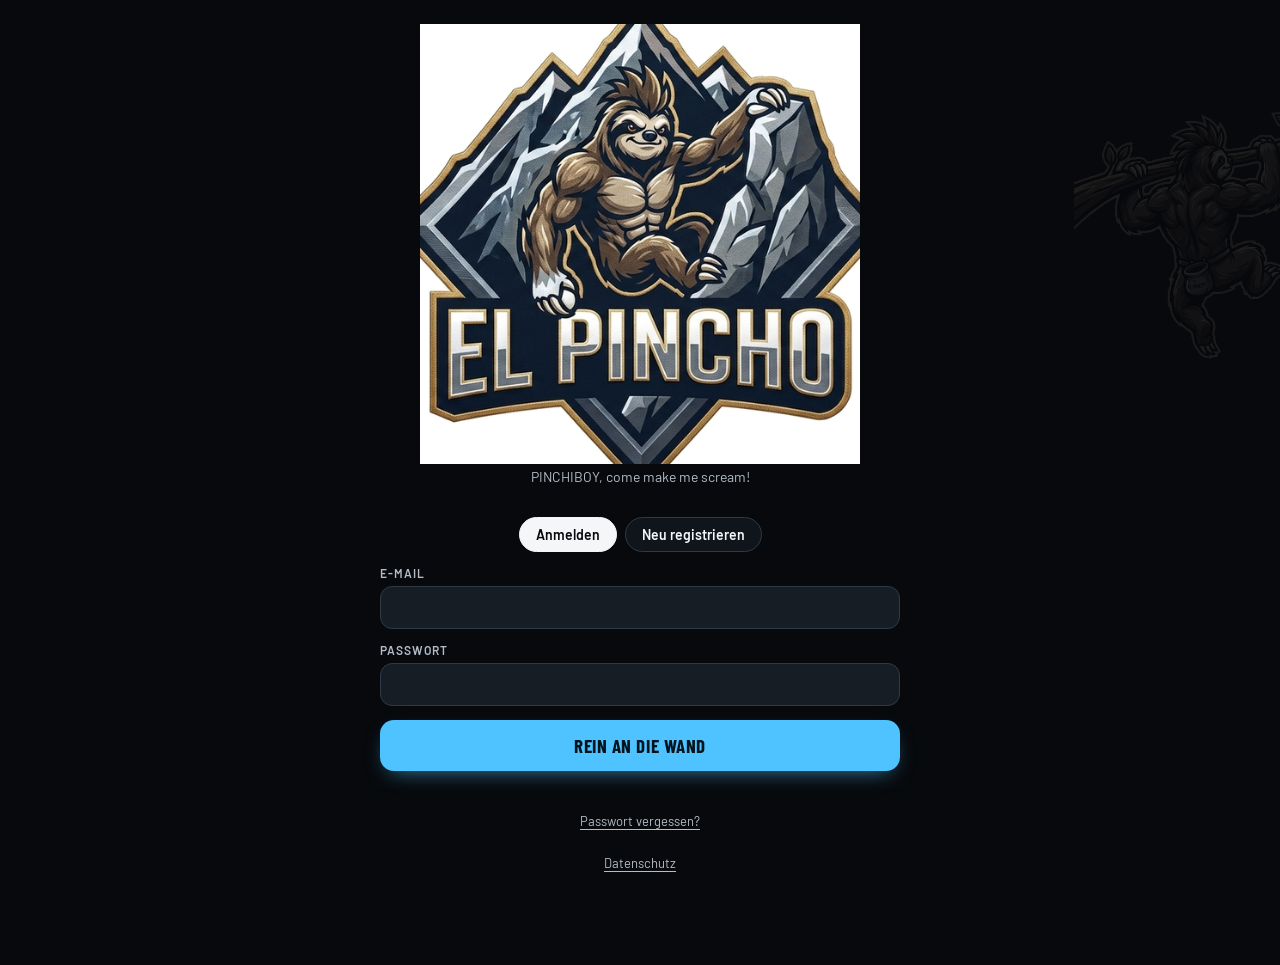
==== commit 9936e50c: "Hintergrund: Muskelfaultier statt blauer Strichzeichnung Freigestellter hängender Faultier (assets/s" ====
--- a/index.html
+++ b/index.html
@@ -12,28 +12,8 @@
 <link rel="stylesheet" href="./styles.css">
 </head>
 <body>
-<!-- Faultier (Pincho = Fingerkraft wie ein Faultier) als dezente
-     Strichzeichnung im Hintergrund, rein dekorativ. -->
-<div class="sloth-bg" aria-hidden="true">
-  <svg viewBox="0 0 240 230" fill="none" stroke="currentColor" stroke-linecap="round" stroke-linejoin="round">
-    <path d="M-10 34 Q40 20 90 30 T190 26 T260 20" stroke-width="7"/>
-    <path d="M150 27 q10 -16 26 -18 M176 9 q6 4 4 12" stroke-width="3"/>
-    <path d="M40 23 q-6 -14 -20 -16" stroke-width="3"/>
-    <path d="M86 30 q-2 -8 4 -10 M92 30 q0 -9 7 -9 M98 31 q2 -8 8 -6" stroke-width="2.5"/>
-    <path d="M134 29 q-2 -8 4 -10 M140 29 q0 -9 7 -9 M146 30 q2 -8 8 -6" stroke-width="2.5"/>
-    <path d="M94 32 Q86 58 98 84" stroke-width="10"/>
-    <path d="M142 31 Q152 58 140 84" stroke-width="10"/>
-    <ellipse cx="119" cy="140" rx="34" ry="46" stroke-width="3.5"/>
-    <circle cx="119" cy="92" r="24" stroke-width="3.5"/>
-    <path d="M100 90 q8 -8 16 2 q-8 8 -16 -2z M138 90 q-8 -8 -16 2 q8 8 16 -2z" stroke-width="2.5"/>
-    <circle cx="108" cy="91" r="2" fill="currentColor"/>
-    <circle cx="130" cy="91" r="2" fill="currentColor"/>
-    <path d="M116 100 h6 M112 106 q7 5 14 0" stroke-width="2.5"/>
-    <path d="M100 176 q-6 18 -2 30 M138 176 q6 18 2 30" stroke-width="8"/>
-    <path d="M96 208 q-4 6 -10 6 M98 209 q0 7 -4 10 M142 208 q4 6 10 6 M140 209 q0 7 4 10" stroke-width="2.5"/>
-    <path d="M104 128 q15 10 30 0 M106 146 q13 8 26 0" stroke-width="2"/>
-  </svg>
-</div>
+<!-- Muskelfaultier (assets/sloth) dezent und dunkel im Hintergrund, rein dekorativ. -->
+<div class="sloth-bg" aria-hidden="true"><img src="./assets/sloth/sloth-bg.png" alt=""></div>
 <div id="app"></div>
 <div id="toast-root"></div>
 
--- a/styles.css
+++ b/styles.css
@@ -1377,3 +1377,162 @@
 .pg-rec-bar { height: 8px; border-radius: 4px; background: #1a212a; overflow: hidden; }
 .pg-rec-bar span { display: block; height: 100%; border-radius: 4px; }
 .pg-rec-bar span.ok { background: var(--accent); } .pg-rec-bar span.wait { background: #ff8a66; }
+
+/* ---------- Login mit eigenem Konto / Konto & Crews ---------- */
+.login-shell .field { text-align: left; }
+.login-shell .login-tag b { color: var(--ink); }
+.auth-tabs { justify-content: center; }
+.link-btn {
+  background: none; border: none; color: var(--ink-dim); font: inherit; font-size: 13px;
+  text-decoration: underline; text-underline-offset: 3px; cursor: pointer; margin: 14px auto 0; padding: 6px;
+}
+.link-btn.inline { margin: 0; padding: 0 2px; font-size: 12px; }
+.onb-admin-card { margin-top: 22px; text-align: left; display: flex; flex-direction: column; gap: 10px; align-items: flex-start; }
+.topbar a.who { text-decoration: none; color: inherit; }
+.topbar .logout.active { border-color: var(--accent); color: var(--accent); }
+.konto-logout { margin-top: 14px; }
+.crew-head { display: flex; align-items: center; justify-content: space-between; gap: 10px; margin-bottom: 12px; }
+.crew-head .card-value { font-size: 24px; overflow-wrap: anywhere; }
+.crew-members .chip { cursor: default; color: var(--ink); display: inline-flex; align-items: center; gap: 4px; }
+.crew-members .chip.legacy { color: var(--ink-faint); border-style: dashed; }
+.chip-x {
+  background: none; border: none; color: var(--ink-faint); font-size: 16px; line-height: 1;
+  padding: 0 0 0 6px; margin: -4px -4px -4px 0; cursor: pointer;
+}
+.chip-x:hover { color: var(--danger); }
+.invite-code { font-size: 28px; font-weight: 700; letter-spacing: .18em; margin: 0 0 12px; color: var(--ink); }
+.card .field-row { align-items: flex-start; }
+.card .field-row .field { margin-bottom: 0; }
+.card .field-row .btn.small { flex-shrink: 0; }
+
+/* ---------- Zyklus (Fortschritt) ---------- */
+.pg-cycle-band { opacity: .16; }
+.pg-cycle-legend { flex-wrap: wrap; row-gap: 6px; }
+.pg-cycle-more { margin-top: 12px; }
+.pg-cycle-more summary { cursor: pointer; font-size: 13px; color: var(--ink-dim); padding: 6px 0; }
+.pg-cycle-more[open] summary { margin-bottom: 10px; }
+.pg-cycle-add { align-items: flex-end; }
+.pg-cycle-add .field { margin-bottom: 0; }
+.pg-cycle-more .chip-row .chip { cursor: default; color: var(--ink); display: inline-flex; align-items: center; }
+.pg-cycle-tip { margin: 0 0 12px; padding: 8px 12px; border-left: 3px solid var(--accent); border-radius: 4px; background: var(--surface-2, rgba(255,255,255,.04)); font-size: 14px; color: var(--ink); }
+.pg-cycle-learn { font-size: 14px; color: var(--ink-dim); }
+.pg-cycle-phase { padding: 10px 0; border-top: 1px solid var(--line-soft); }
+.pg-cycle-phase p { margin: 4px 0; line-height: 1.45; }
+.pg-cycle-phase.current .pg-cycle-phase-title { color: var(--accent); }
+.pg-cycle-phase-title { font-weight: 700; color: var(--ink); margin: 6px 0 4px; }
+.pg-cycle-phase-title i, .pg-cmp-label i { display: inline-block; width: 10px; height: 10px; border-radius: 3px; margin-right: 6px; vertical-align: -1px; }
+.pg-cycle-sources { margin: 0; padding-left: 20px; font-size: 12px; }
+.pg-cycle-sources a { color: var(--ink-dim); overflow-wrap: anywhere; }
+.pg-cmp { margin: 14px 0 4px; }
+.pg-cmp-row { display: grid; grid-template-columns: 118px 1fr 52px; align-items: center; gap: 8px; margin: 6px 0; font-size: 13px; }
+.pg-cmp-label { color: var(--ink-dim); white-space: nowrap; }
+.pg-cmp-bar { position: relative; height: 10px; border-radius: 5px; background: #1a212a; }
+.pg-cmp-bar::after { content: ''; position: absolute; left: 50%; top: -3px; bottom: -3px; width: 1px; background: var(--ink-faint); }
+.pg-cmp-bar span { position: absolute; top: 0; bottom: 0; border-radius: 5px; }
+.pg-cmp-val { text-align: right; color: var(--ink); font-variant-numeric: tabular-nums; }
+
+/* ---------- Datenschutz / Konto-Daten ---------- */
+.privacy-shell { max-width: 640px; margin: 0 auto; padding: 24px 16px 40px; }
+.privacy { font-size: 15px; line-height: 1.5; color: var(--ink-dim); margin-bottom: 18px; }
+.privacy h3 { font-family: 'Barlow Condensed', sans-serif; font-weight: 700; font-size: 20px; color: var(--ink); margin: 18px 0 6px; }
+.privacy p { margin: 0 0 8px; }
+.privacy ul { margin: 0 0 8px; padding-left: 20px; }
+.privacy li { margin-bottom: 6px; }
+.privacy b { color: var(--ink); }
+.privacy a, .login-hint a { color: var(--accent); }
+.konto-data { display: flex; flex-direction: column; align-items: flex-start; gap: 10px; }
+.konto-data #konto-delete-box { width: 100%; }
+
+/* ---------- Fortschritt: Gym/Board + Übungsübersicht ---------- */
+.pg-source { margin: 0 0 10px; }
+.pg-ex-current { margin: 0 0 6px; font-weight: 700; color: var(--ink); font-size: 16px; }
+.pg-ex-list { margin-top: 12px; border-top: 1px solid var(--line-soft); }
+.pg-ex-row {
+  display: grid; grid-template-columns: 1fr auto 56px; gap: 10px; align-items: center; width: 100%;
+  padding: 10px 4px; background: none; border: none; border-bottom: 1px solid var(--line-soft);
+  color: var(--ink-dim); font: inherit; font-size: 14px; text-align: left; cursor: pointer;
+}
+.pg-ex-row.active { color: var(--ink); background: rgba(var(--accent-rgb), .08); border-radius: 8px; }
+.pg-ex-row.active .pg-ex-name { color: var(--accent); font-weight: 700; }
+.pg-ex-name { overflow: hidden; text-overflow: ellipsis; white-space: nowrap; }
+.pg-ex-last { font-size: 13px; white-space: nowrap; }
+.pg-ex-chg { text-align: right; font-variant-numeric: tabular-nums; }
+.pg-ex-chg .up { color: var(--accent); }
+.pg-ex-chg .down { color: #ffb49b; }
+
+/* ---------- Campus "Hand für Hand" ---------- */
+.cr-move { stroke: var(--bg); stroke-width: 4; pointer-events: none; }
+.cr-move.l { fill: var(--accent); }
+.cr-move.r { fill: #ff6b47; }
+.cr-move-num { fill: #04141c; font-family: 'Barlow Condensed', sans-serif; font-weight: 700; font-size: 26px; text-anchor: middle; pointer-events: none; }
+.cr-side { font-family: 'Barlow Condensed', sans-serif; font-weight: 700; font-size: 44px; text-anchor: middle; opacity: .8; pointer-events: none; }
+.cr-side.l { fill: var(--accent); }
+.cr-side.r { fill: #ff6b47; }
+.campus-route-dot.hand-r-dot { background: #ff6b47; }
+.cr-move-start { fill: none; stroke-width: 7; pointer-events: none; }
+.cr-move-start.l { stroke: var(--accent); }
+.cr-move-start.r { stroke: #ff6b47; }
+
+/* ---------- Hilfe ---------- */
+.konto-help { display: flex; align-items: center; gap: 14px; text-decoration: none; color: var(--ink); }
+.konto-help .card-sub { margin: 0; }
+.konto-help-icon { flex-shrink: 0; width: 38px; height: 38px; border-radius: 50%; display: grid; place-items: center; background: rgba(var(--accent-rgb), .15); color: var(--accent); font-weight: 700; font-size: 20px; }
+.help-item { background: var(--surface); border: 1px solid var(--line-soft); border-radius: 16px; margin-bottom: 10px; padding: 0 14px; }
+.help-item summary { display: flex; align-items: baseline; gap: 10px; padding: 14px 0; cursor: pointer; list-style: none; }
+.help-item summary::-webkit-details-marker { display: none; }
+.help-item summary::after { content: '+'; margin-left: auto; color: var(--ink-faint); font-size: 20px; }
+.help-item[open] summary::after { content: '−'; }
+.help-title { font-family: 'Barlow Condensed', sans-serif; font-weight: 700; font-size: 20px; color: var(--ink); }
+.help-sub { font-size: 12px; color: var(--ink-faint); }
+.help-body { padding-bottom: 14px; font-size: 14px; line-height: 1.5; color: var(--ink-dim); }
+.help-body p { margin: 0 0 8px; }
+.help-body ul { margin: 0 0 8px; padding-left: 20px; }
+.help-body li { margin-bottom: 6px; }
+.help-body b { color: var(--ink); }
+
+/* ---------- Eigene Übungen / Wünsche ---------- */
+.ex-custom-row { display: flex; gap: 8px; flex-wrap: wrap; margin-top: 12px; }
+.ex-card-own { font-size: 10px; font-weight: 700; letter-spacing: .06em; text-transform: uppercase; color: var(--accent); border: 1px solid rgba(var(--accent-rgb), .5); border-radius: 999px; padding: 1px 6px; vertical-align: 2px; }
+.custom-ex-sheet .field { text-align: left; }
+.cx-check { display: flex; align-items: center; gap: 8px; font-size: 14px; color: var(--ink-dim); margin: 0 0 14px; }
+.cx-check input { width: 18px; height: 18px; accent-color: var(--accent); }
+.topbar .logout { position: relative; }
+.konto-dot { position: absolute; top: -3px; right: -3px; }
+.wish-row { display: flex; align-items: center; justify-content: space-between; gap: 10px; padding: 10px 0; border-bottom: 1px solid var(--line-soft); font-size: 14px; }
+.wish-row:last-child { border-bottom: none; }
+.wish-row.done { opacity: .55; }
+
+/* Suche aktiv: Körperkarte/Gruppen weg, Treffer direkt unter dem Feld */
+.ex-searching .ex-body-wrap, .ex-searching .ex-supergroup-row, .ex-searching .ex-muscle-row { display: none; }
+
+/* ---------- Test: Muskelfaultier-Bilder statt Strichfiguren ---------- */
+.sloth-img { object-fit: contain; }
+.fb-stage-figure .sloth-img, .fb-phase-figure .sloth-img { max-height: 24vh; width: auto; }
+.timeline-thumb .sloth-img { width: 100%; height: auto; }
+.sloth-rest { transform-origin: 50% 90%; animation: slothBreathe 3.2s ease-in-out infinite; }
+@keyframes slothBreathe { 0%, 100% { transform: scale(1, 1); } 50% { transform: scale(1.015, 1.035) rotate(-.6deg); } }
+.fb-done-sloth { display: block; width: min(52vw, 220px); height: auto; margin: 0 auto 6px; transform-origin: 50% 95%; animation: popIn .5s cubic-bezier(.25, 1.4, .4, 1) both, slothWave 1.6s ease-in-out .5s infinite; }
+@keyframes slothWave { 0%, 100% { transform: rotate(0); } 25% { transform: rotate(-3deg) translateY(-2px); } 75% { transform: rotate(3deg); } }
+@media (prefers-reduced-motion: reduce) { .sloth-rest, .fb-done-sloth { animation: none; } }
+.fb-phase-figure .sloth-img { width: 100%; height: auto; max-height: none; }
+.fb-phase-figure:has(.sloth-img) { width: clamp(110px, 20vh, 170px); }
+
+/* Klimmzug-Faultier: zwei Bilder übereinander, Stange auf gleicher Höhe
+   (Stange im Bild unten bei 38/640 px, oben bei 152/640 px -> 114 px Versatz) */
+.sloth-pull { position: relative; aspect-ratio: 544 / 754; height: 24vh; max-height: 24vh; width: auto; margin: 0 auto; }
+.fb-phase-figure .sloth-pull, .timeline-thumb .sloth-pull { height: auto; width: 100%; }
+.sloth-pull img { position: absolute; left: 0; width: 100%; height: 84.9%; object-fit: contain; }
+.sloth-pull-bottom { top: 15.1%; animation: slothPullBottom 2.4s ease-in-out infinite; }
+.sloth-pull-top { top: 0; animation: slothPullTop 2.4s ease-in-out infinite; }
+@keyframes slothPullBottom { 0%, 38%, 100% { opacity: 1; } 50%, 88% { opacity: 0; } }
+@keyframes slothPullTop { 0%, 38%, 100% { opacity: 0; } 50%, 88% { opacity: 1; } }
+.pg-pr-wrap { display: flex; align-items: center; gap: 10px; margin-bottom: 8px; }
+.pg-pr-wrap .pg-pr { margin-bottom: 0; }
+.pg-pr-sloth { width: 58px; height: auto; transform-origin: 50% 90%; animation: popIn .5s cubic-bezier(.25, 1.4, .4, 1) both, slothWave 1.6s ease-in-out .5s infinite; }
+@media (prefers-reduced-motion: reduce) { .sloth-pull-top { animation: none; opacity: 0; } .sloth-pull-bottom { animation: none; } .pg-pr-sloth { animation: none; } }
+.fb-stage-figure .sloth-pull { height: 22vh; width: auto; max-height: none; }
+.info-sheet-figure .sloth-pull { height: 220px; width: auto; }
+
+/* Hintergrund-Faultier: Bild statt Strichzeichnung, dezent und dunkel */
+.sloth-bg { top: 100px; right: -44px; width: 250px; color: inherit; opacity: .24; }
+.sloth-bg img { width: 100%; height: auto; display: block; filter: brightness(.55) saturate(.5); }
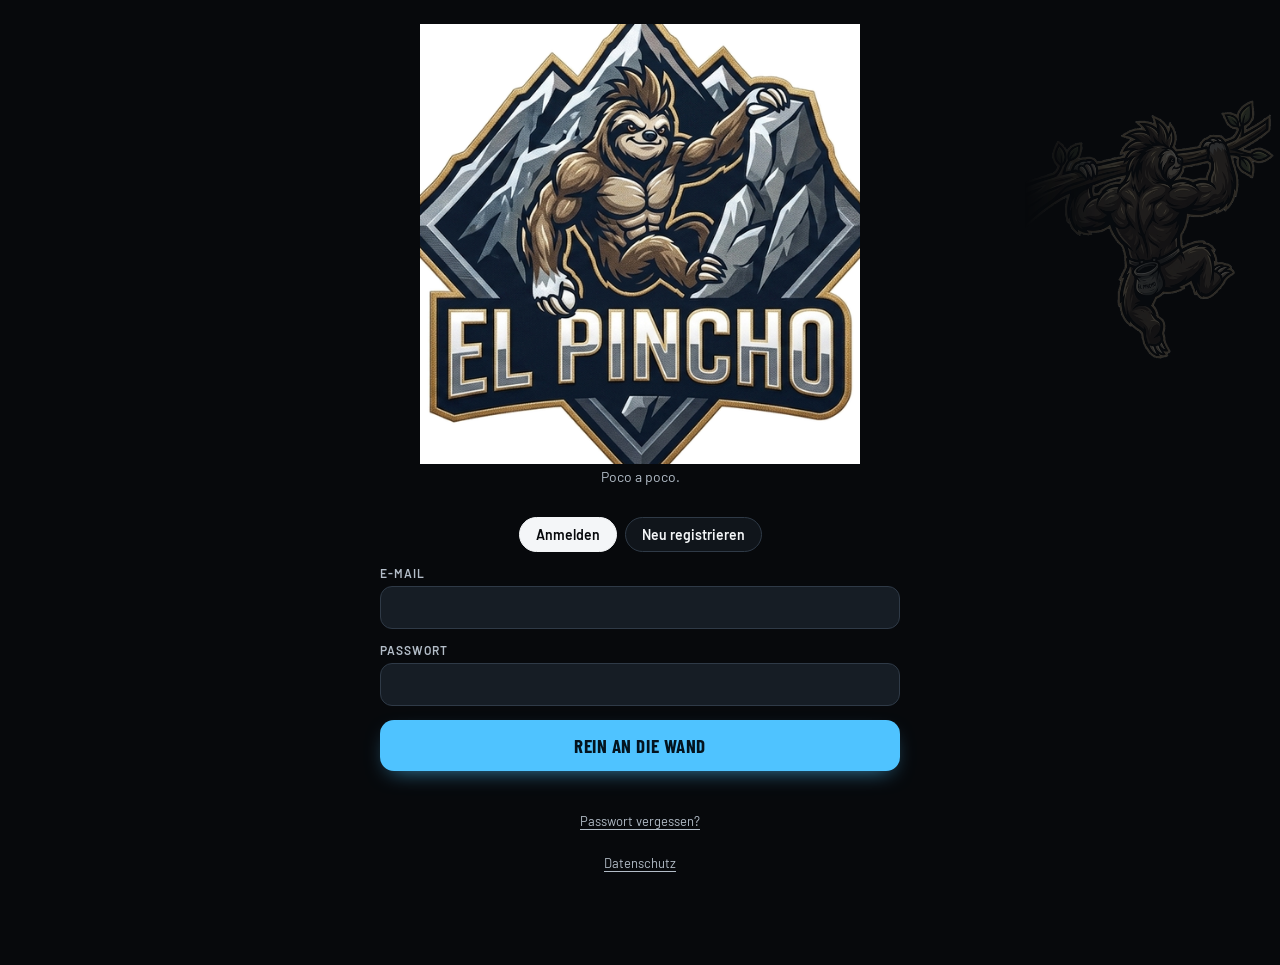
==== commit fd38707b: "Haupt-App: neuen Look aus der Beta übernehmen Übernahme mit tools/promote-beta.sh: Faultier-Puppe mi" ====
--- a/index.html
+++ b/index.html
@@ -19,6 +19,7 @@
 
 <script src="./data.js"></script>
 <script src="./firebase.js"></script>
+<script src="./sloth-rig.js"></script>
 <script src="./app.js"></script>
 <script>
   if ('serviceWorker' in navigator) {
--- a/styles.css
+++ b/styles.css
@@ -877,6 +877,9 @@
    Zonen werden je Übung ein-/ausgeblendet statt neu gezeichnet. */
 .fb-muscle-block { margin-top: 0; text-align: center; }
 .muscle-map { width: clamp(70px, 11vh, 150px); margin: 0 auto; display: block; }
+/* Im Ablauf klein halten: die allgemeine .muscle-map-Breite weiter unten (bis 260 px)
+   würde sonst gewinnen und Knöpfe unter den Bildschirmrand schieben. */
+.fb-muscle-block .muscle-map { width: clamp(70px, 11vh, 150px); }
 .muscle-head { fill: var(--ink-faint); opacity: .3; }
 .muscle-zone rect, .muscle-zone ellipse { fill: var(--ink-faint); opacity: .28; transition: fill .2s, opacity .2s; }
 .muscle-zone.secondary rect, .muscle-zone.secondary ellipse { fill: var(--accent); opacity: .5; }
@@ -1505,34 +1508,269 @@
 /* Suche aktiv: Körperkarte/Gruppen weg, Treffer direkt unter dem Feld */
 .ex-searching .ex-body-wrap, .ex-searching .ex-supergroup-row, .ex-searching .ex-muscle-row { display: none; }
 
-/* ---------- Test: Muskelfaultier-Bilder statt Strichfiguren ---------- */
-.sloth-img { object-fit: contain; }
-.fb-stage-figure .sloth-img, .fb-phase-figure .sloth-img { max-height: 24vh; width: auto; }
-.timeline-thumb .sloth-img { width: 100%; height: auto; }
-.sloth-rest { transform-origin: 50% 90%; animation: slothBreathe 3.2s ease-in-out infinite; }
-@keyframes slothBreathe { 0%, 100% { transform: scale(1, 1); } 50% { transform: scale(1.015, 1.035) rotate(-.6deg); } }
-.fb-done-sloth { display: block; width: min(52vw, 220px); height: auto; margin: 0 auto 6px; transform-origin: 50% 95%; animation: popIn .5s cubic-bezier(.25, 1.4, .4, 1) both, slothWave 1.6s ease-in-out .5s infinite; }
-@keyframes slothWave { 0%, 100% { transform: rotate(0); } 25% { transform: rotate(-3deg) translateY(-2px); } 75% { transform: rotate(3deg); } }
-@media (prefers-reduced-motion: reduce) { .sloth-rest, .fb-done-sloth { animation: none; } }
+/* ---------- Faultier-Puppe (sloth-rig.js): SVG aus Einzelteilen ---------- */
+.sloth-rig { display: block; overflow: visible; }
+.sloth-rig-bar { fill: #3b4048; stroke: #0a0a0a; stroke-width: 5; }
+.sloth-rig-cable { fill: #6b7079; }
+.sloth-rig-handle { fill: #2b2f36; }
+.sloth-rig .sp-far { filter: brightness(.6); }
+.sloth-rig-shadow { fill: #000; opacity: .45; }
+/* Bewegungsbahn der Hand: dezente gestrichelte Hilfslinie hinter der Figur */
+.sloth-rig-path { fill: none; stroke: var(--accent); stroke-width: 7; stroke-dasharray: 2 16; stroke-linecap: round; stroke-linejoin: round; opacity: .55; }
+/* Übungswechsel: kurz einblenden */
+@keyframes slothEnter { from { opacity: 0; transform: scale(.97); } to { opacity: 1; transform: none; } }
+.sloth-rig.sr-enter { animation: slothEnter .35s ease-out; transform-origin: 50% 100%; }
+/* 18vh statt 24vh: mit Geräten (Kabelturm) war die Figur so hoch, dass die Knöpfe unten aus dem Bild rutschten */
+.fb-stage-figure .sloth-img, .fb-phase-figure .sloth-img { max-height: 18vh; width: auto; }
+.timeline-thumb .sloth-img { width: 100%; height: 100%; }
 .fb-phase-figure .sloth-img { width: 100%; height: auto; max-height: none; }
 .fb-phase-figure:has(.sloth-img) { width: clamp(110px, 20vh, 170px); }
-
-/* Klimmzug-Faultier: zwei Bilder übereinander, Stange auf gleicher Höhe
-   (Stange im Bild unten bei 38/640 px, oben bei 152/640 px -> 114 px Versatz) */
-.sloth-pull { position: relative; aspect-ratio: 544 / 754; height: 24vh; max-height: 24vh; width: auto; margin: 0 auto; }
-.fb-phase-figure .sloth-pull, .timeline-thumb .sloth-pull { height: auto; width: 100%; }
-.sloth-pull img { position: absolute; left: 0; width: 100%; height: 84.9%; object-fit: contain; }
-.sloth-pull-bottom { top: 15.1%; animation: slothPullBottom 2.4s ease-in-out infinite; }
-.sloth-pull-top { top: 0; animation: slothPullTop 2.4s ease-in-out infinite; }
-@keyframes slothPullBottom { 0%, 38%, 100% { opacity: 1; } 50%, 88% { opacity: 0; } }
-@keyframes slothPullTop { 0%, 38%, 100% { opacity: 0; } 50%, 88% { opacity: 1; } }
+.info-sheet-figure .sloth-img { width: auto; height: 220px; }
+.fb-done-sloth { width: min(46vw, 190px); height: auto; margin: 0 auto 6px; transform-origin: 50% 95%; animation: popIn .5s cubic-bezier(.25, 1.4, .4, 1) both; }
 .pg-pr-wrap { display: flex; align-items: center; gap: 10px; margin-bottom: 8px; }
 .pg-pr-wrap .pg-pr { margin-bottom: 0; }
-.pg-pr-sloth { width: 58px; height: auto; transform-origin: 50% 90%; animation: popIn .5s cubic-bezier(.25, 1.4, .4, 1) both, slothWave 1.6s ease-in-out .5s infinite; }
-@media (prefers-reduced-motion: reduce) { .sloth-pull-top { animation: none; opacity: 0; } .sloth-pull-bottom { animation: none; } .pg-pr-sloth { animation: none; } }
-.fb-stage-figure .sloth-pull { height: 22vh; width: auto; max-height: none; }
-.info-sheet-figure .sloth-pull { height: 220px; width: auto; }
+.pg-pr-sloth { width: 64px; height: auto; flex-shrink: 0; transform-origin: 50% 90%; animation: popIn .5s cubic-bezier(.25, 1.4, .4, 1) both; }
+.fb-hang-visual.fb-paused .sloth-rig g, .fb-hang-visual.fb-paused .sloth-rig image { animation-play-state: paused; }
+@media (prefers-reduced-motion: reduce) {
+  .sloth-rig g, .sloth-rig image, .sloth-rig.sr-enter { animation: none !important; }
+  .sloth-rig .sw-1 { opacity: 0; }
+  .fb-done-sloth, .pg-pr-sloth { animation: none; }
+}
 
 /* Hintergrund-Faultier: Bild statt Strichzeichnung, dezent und dunkel */
 .sloth-bg { top: 100px; right: -44px; width: 250px; color: inherit; opacity: .24; }
 .sloth-bg img { width: 100%; height: auto; display: block; filter: brightness(.55) saturate(.5); }
+/* heller, ganz sichtbar (rechte Hand nicht mehr abgeschnitten), Ast links ausblenden */
+.sloth-bg { right: 6px; width: 250px; opacity: .34; }
+.sloth-bg img {
+  filter: brightness(.75) saturate(.6);
+  -webkit-mask-image: linear-gradient(to right, transparent 0%, #000 38%);
+  mask-image: linear-gradient(to right, transparent 0%, #000 38%);
+}
+
+/* ---------- Ablauf-Vollbild, ruhiges Layout (siehe renderFbOverlay) ----------
+   Feste Zeilen, damit zwischen den Phasen nichts springt: Kopf · Phase ·
+   Bühne · Zahl · Info · Steuerung. Phasenfarbe: Hang/Arbeit blau, Pause
+   orange, Bereit weiss. Entwurf: beta/entwurf-timer.html */
+.fbx {
+  --phase: var(--accent);
+  position: absolute; inset: 0;
+  display: grid; grid-template-rows: 56px 60px minmax(0, 1fr) 124px 66px 104px;
+  max-width: 480px; margin: 0 auto;
+  padding: var(--safe-top) 16px var(--safe-bottom);
+}
+.fbx-rest { --phase: var(--accent2); }
+/* Ende der Pause (siehe fbSoonLevel): Phasenfarbe läuft in den letzten 5 s
+   von Orange zu Blau — Titel, Zahl, Balken und Griff-Rahmen gleichzeitig.
+   @property, damit die Farbe animierbar ist. */
+@property --phase { syntax: '<color>'; inherits: true; initial-value: #4fc3ff; }
+.fbx-soon { animation: fbxToWork 1.5s ease-out forwards; }
+@keyframes fbxToWork { from { --phase: var(--accent2); } to { --phase: var(--accent); } }
+.fbx-ready.fbx-soon { animation-name: fbxReadyToWork; }
+@keyframes fbxReadyToWork { from { --phase: var(--ink); } to { --phase: var(--accent); } }
+.fbx-ready .fbx-num { color: var(--phase); }
+.fbx-num.fbx-pop { animation: fbxPop .45s cubic-bezier(.25, 1.5, .4, 1); }
+@keyframes fbxPop { 0% { transform: scale(1.28); } 100% { transform: scale(1); } }
+.fbx-stage.fbx-flash::after {
+  content: ''; position: absolute; inset: 0; border-radius: inherit; pointer-events: none; z-index: 3;
+  box-shadow: inset 0 0 0 3px var(--accent), inset 0 0 60px rgba(var(--accent-rgb), .45);
+  animation: fbxFlash .9s ease-out forwards;
+}
+@keyframes fbxFlash { 0% { opacity: 1; } 100% { opacity: 0; } }
+.fbx-ready { --phase: var(--ink); }
+
+.fbx-top { display: flex; align-items: center; gap: 12px; }
+.fbx-icon {
+  width: 40px; height: 40px; flex: none; border-radius: 50%;
+  border: 1px solid var(--line); background: var(--surface); color: var(--ink);
+  display: grid; place-items: center; cursor: pointer;
+}
+.fbx-icon svg { width: 18px; height: 18px; }
+.fbx-segs { flex: 1; display: flex; gap: 3px; height: 6px; }
+.fbx-seg { min-width: 4px; background: var(--line-soft); border-radius: 3px; overflow: hidden; }
+.fbx-seg i { display: block; height: 100%; background: var(--ink-dim); transform: scaleX(0); transform-origin: left; }
+.fbx-seg.current i { background: var(--phase); }
+
+.fbx-title { display: flex; align-items: baseline; justify-content: space-between; gap: 12px; align-self: center; min-width: 0; }
+.fbx-phase {
+  font-family: 'Barlow Condensed', sans-serif; font-weight: 700; font-size: 40px; line-height: 1;
+  letter-spacing: .02em; text-transform: uppercase; color: var(--phase); white-space: nowrap;
+}
+.fbx-paused-tag { font-size: 16px; letter-spacing: .08em; color: var(--ink-dim); margin-left: 10px; vertical-align: middle; }
+.fbx-rep {
+  font-family: 'Barlow Condensed', sans-serif; font-weight: 600; font-size: 19px; color: var(--ink-dim);
+  white-space: nowrap; flex: none; /* Grösse passt fbFitOverlayText an, statt abzuschneiden */
+}
+
+.fbx-stage {
+  position: relative; overflow: hidden; border-radius: 20px;
+  background: radial-gradient(120% 80% at 50% 0%, #141b23 0%, var(--bg) 70%);
+}
+.fbx-board { position: absolute; left: 4%; width: 92%; top: 14px; }
+.fbx-board img { display: block; width: 100%; height: auto; }
+.fbx-board-dim { filter: brightness(.38) saturate(.6); }
+.fbx-board-lit { position: absolute; inset: 0; clip-path: url(#fbx-grip-clip); }
+.fbx-board-rings { position: absolute; inset: 0; width: 100%; height: 100%; overflow: visible; }
+.fbx-clipdef { position: absolute; }
+.fbx-ring { fill: none; stroke: var(--phase); stroke-width: 2.5px; }
+.fbx-ring-l { stroke: var(--accent); }
+.fbx-ring-r { stroke: var(--accent2); }
+.fbx-rest .fbx-ring, .fbx-ready .fbx-ring { stroke-dasharray: 5 3; }
+.fbx-tag {
+  position: absolute; transform: translate(-50%, calc(-100% - 6px)); z-index: 1;
+  font-family: 'Barlow Condensed', sans-serif; font-size: 13px; font-weight: 700; letter-spacing: .06em; text-transform: uppercase;
+  color: var(--bg); background: var(--ink); padding: 2px 9px; border-radius: 10px; white-space: nowrap;
+}
+.fbx-tag-top { left: 50%; top: 14px; transform: translateX(-50%); }
+.fbx-fig { position: absolute; transition: opacity .25s; }
+.fbx-fig svg { display: block; width: 100%; height: 100%; }
+.fbx-measuring .sloth-rig g, .fbx-measuring .sloth-rig image { animation: none !important; }
+.fbx.paused .sloth-rig g, .fbx.paused .sloth-rig image { animation-play-state: paused; }
+.fbx-center {
+  position: absolute; inset: 14px 12px 10px; display: flex; flex-direction: column; align-items: center; justify-content: center; gap: 6px;
+}
+.fbx-center:has(~ .fbx-tag-top) { top: 44px; }
+.fbx-center > svg, .fbx-center .sloth-img, .fbx-center .ex-figure { flex: 1 1 auto; min-height: 0; max-height: 100%; max-width: 100%; width: auto; height: 100%; }
+.fbx-center .ex-figure-caption { flex: none; font-size: 13px; color: var(--ink-dim); text-align: center; }
+.fbx-center .campus-work-figure { max-width: 100%; }
+.fbx-muscles { position: absolute; top: 10px; right: 10px; width: 84px; opacity: .9; }
+.fbx-muscles svg { width: 100%; height: auto; display: block; }
+.fbx-checkin {
+  position: absolute; left: 10px; right: 10px; bottom: 10px; z-index: 2;
+  background: var(--surface); border: 1px solid var(--line); border-radius: 16px; padding: 10px 12px;
+}
+.fbx-stage:has(.fbx-checkin:not(:empty)) .ex-figure-caption { visibility: hidden; }
+.fbx-checkin:empty { display: none; }
+
+.fbx-count { display: flex; flex-direction: column; align-items: center; justify-content: center; gap: 6px; }
+.fbx-num {
+  font-family: 'Barlow Condensed', sans-serif; font-weight: 700; font-size: 108px; line-height: .9;
+  font-variant-numeric: tabular-nums; color: var(--ink); height: 98px; display: flex; align-items: center;
+}
+.fbx-rest .fbx-num { color: var(--phase); }
+.fbx-num.work-tense { animation: blinkTense .5s steps(1) infinite; }
+.fbx-num.los-flash { color: var(--accent); }
+.fbx-bar { width: 100%; height: 6px; border-radius: 3px; background: var(--line-soft); overflow: hidden; }
+.fbx-bar i { display: block; height: 100%; background: var(--phase); transform: scaleX(0); transform-origin: left; }
+@keyframes fbBarFill { from { transform: scaleX(0); } to { transform: scaleX(1); } }
+
+.fbx-info { text-align: center; align-self: center; min-width: 0; }
+.fbx-info b {
+  display: -webkit-box; -webkit-box-orient: vertical; -webkit-line-clamp: 2; overflow: hidden;
+  font-size: 17px; font-weight: 600; line-height: 1.15; max-height: 2.3em;
+}
+.fbx-info > span { display: block; font-size: 15px; color: var(--ink-faint); white-space: nowrap; overflow: hidden; }
+
+.fbx-controls { display: flex; align-items: center; justify-content: center; gap: 28px; }
+.fbx-ctl {
+  width: 60px; height: 60px; border-radius: 50%; border: 1px solid var(--line); background: var(--surface);
+  color: var(--ink); display: grid; place-items: center; cursor: pointer;
+}
+.fbx-ctl svg { width: 24px; height: 24px; }
+.fbx-ctl:disabled { visibility: hidden; }
+.fbx-main {
+  width: 84px; height: 84px; border-radius: 42px; border: 0; cursor: pointer;
+  background: var(--accent); color: var(--accent-ink); display: grid; place-items: center;
+  box-shadow: 0 6px 24px rgba(var(--accent-rgb), .28);
+  font-family: 'Barlow Condensed', sans-serif; font-weight: 700; font-size: 24px; letter-spacing: .04em;
+}
+.fbx-main svg { width: 32px; height: 32px; }
+.fbx-main-wide { width: auto; min-width: 150px; padding: 0 28px; }
+
+.fbx-sheet-bg { position: fixed; inset: 0; z-index: 4; background: rgba(0, 0, 0, .55); display: flex; align-items: flex-end; justify-content: center; }
+.fbx-sheet {
+  width: 100%; max-width: 480px; display: grid; gap: 10px;
+  background: var(--surface); border-top: 1px solid var(--line); border-radius: 20px 20px 0 0;
+  padding: 22px 16px calc(22px + var(--safe-bottom)); animation: riseIn .18s ease both;
+}
+.fbx-sheet-title { font-family: 'Barlow Condensed', sans-serif; font-weight: 700; font-size: 26px; }
+.fbx-sheet-text { color: var(--ink-dim); margin-bottom: 6px; }
+.fbx-danger { color: var(--accent2); }
+
+/* Kleine Handys: Zahl und Titel etwas kleiner, Bühne behält den Rest */
+@media (max-height: 700px) {
+  .fbx { grid-template-rows: 52px 50px minmax(0, 1fr) 100px 62px 92px; }
+  .fbx-phase { font-size: 32px; }
+  .fbx-num { font-size: 84px; height: 78px; }
+  .fbx-main { width: 72px; height: 72px; }
+  .fbx-ctl { width: 52px; height: 52px; }
+}
+@media (prefers-reduced-motion: reduce) {
+  .fbx-num.work-tense, .fbx-num.fbx-pop, .fbx-stage.fbx-flash::after { animation: none; }
+  .fbx-soon { animation: none; --phase: var(--accent); }
+}
+
+/* ---------- Konto: Navigation unten anordnen ---------- */
+.nav-pref-list { display: flex; flex-direction: column; gap: 6px; }
+.nav-pref-row {
+  display: flex; align-items: center; gap: 10px; padding: 8px 10px;
+  border: 1px solid var(--line); border-radius: 14px; background: var(--surface-2);
+}
+.nav-pref-row.off { opacity: .5; }
+.nav-pref-icon { display: grid; place-items: center; color: var(--ink-dim); }
+.nav-pref-label { flex: 1; font-weight: 600; }
+.nav-pref-btn {
+  width: 40px; height: 40px; border-radius: 50%; border: 1px solid var(--line);
+  background: var(--surface); color: var(--ink); font-size: 18px; cursor: pointer;
+}
+.nav-pref-btn:disabled { visibility: hidden; }
+
+/* Start-Knöpfe ohne Inhalt ausblenden statt ausgrauen (der Leer-Hinweis darüber erklärt, was fehlt) */
+#plan-start:disabled, #fb-start-ablauf:disabled { display: none; }
+
+/* Wochenplan: Tag (+ HEUTE) | Titel | Typ | Start */
+.day-row { display: grid; grid-template-columns: 52px 1fr 40px; grid-template-areas: 'd title go' 'd tag go'; align-items: center; column-gap: 10px; row-gap: 4px; border-radius: 16px; padding: 10px 12px; }
+.day-row .d { grid-area: d; }
+.day-row input { grid-area: title; }
+.day-row select { grid-area: tag; justify-self: start; }
+.day-row .day-go, .day-row .day-go-gap { grid-area: go; }
+.day-row .d { width: auto; display: flex; flex-direction: column; align-items: flex-start; gap: 4px; font-size: 13px; font-weight: 600; color: var(--ink-dim); }
+.day-row.today .d { color: var(--accent); }
+.day-row .tag-pill { border-radius: 999px; font-size: 9px; padding: 2px 6px; }
+.day-row input { min-width: 0; font-size: 15px; }
+.day-row select { width: auto; min-width: 104px; font-size: 12px; font-weight: 600; letter-spacing: .06em; padding: 5px 8px; color: var(--ink-dim); }
+.day-go, .day-go-gap { width: 40px; height: 40px; }
+.day-go { border-radius: 50%; border: 1px solid var(--line); background: var(--surface-2); color: var(--ink); display: grid; place-items: center; cursor: pointer; padding: 0; }
+.day-go svg { width: 16px; height: 16px; fill: currentColor; }
+.day-row.today .day-go { background: var(--accent); border-color: var(--accent); color: var(--accent-ink); }
+
+/* Leere Zustände als Einladung: Faultier, ein Satz, ein klarer nächster Schritt */
+.empty-invite { display: grid; justify-items: center; text-align: center; gap: 10px; padding: 22px 18px; }
+.empty-invite h3 { margin: 0; font-family: 'Barlow Condensed', sans-serif; font-size: 24px; }
+.empty-invite p { margin: 0; max-width: 34ch; }
+.empty-invite .empty-invite-sloth { height: 150px; width: auto; }
+.empty-invite-actions { display: flex; flex-wrap: wrap; justify-content: center; gap: 10px; margin-top: 6px; }
+.empty-invite-actions .btn { width: auto; min-width: 150px; text-decoration: none; text-align: center; }
+
+/* Körperkarte ein-/ausklappen */
+.ex-body-toggle { display: inline-flex; align-items: center; gap: 8px; margin: 10px 0 4px; padding: 8px 14px; border-radius: 999px;
+  border: 1px solid var(--line); background: var(--surface-2); color: var(--ink); font: 600 14px 'Barlow', system-ui, sans-serif; cursor: pointer; }
+.ex-searching .ex-body-toggle { display: none; }
+
+/* Satz-Arten im Fingerboard: grosse Kacheln statt kleiner Pillen (auch mit Kreide an den Fingern gut zu treffen) */
+.fb-addtype-row { display: grid; grid-template-columns: repeat(3, 1fr); gap: 8px; }
+.fb-addtype-row .chip { min-height: 46px; font-size: 15px; justify-content: center; text-align: center; border-radius: 14px; margin: 0; }
+
+/* Fingerboard-Startkarte: nächster sinnvoller Schritt ganz oben */
+.fb-start-card { display: flex; align-items: center; gap: 14px; padding: 16px 16px 16px 18px; margin: 4px 0 18px; border-radius: 20px;
+  background: linear-gradient(135deg, rgba(var(--accent-rgb), .16), rgba(var(--accent-rgb), .04)); border: 1px solid rgba(var(--accent-rgb), .45); }
+.fb-start-text { flex: 1; display: grid; gap: 2px; min-width: 0; }
+.fb-start-eyebrow { font: 600 11px 'Barlow', system-ui, sans-serif; letter-spacing: .12em; text-transform: uppercase; color: var(--accent); }
+.fb-start-text b { font: 700 26px/1.05 'Barlow Condensed', sans-serif; color: var(--ink); }
+.fb-start-meta { font-size: 13px; color: var(--ink-dim); }
+.fb-start-card .fb-start-go { width: 60px; height: 60px; border-radius: 50%; flex: none; display: grid; place-items: center; padding: 0; }
+.fb-start-sug { font-size: 13px; color: var(--accent); font-weight: 600; }
+
+/* Übung antippen -> Hinzufügen-Knopf erscheint direkt in der Karte */
+.ex-card { flex-wrap: wrap; }
+.ex-quick-add { flex: 0 0 calc(100% - 16px); margin: 0 8px 8px; min-height: 44px; border: 0; border-radius: 12px; background: var(--accent); color: var(--accent-ink);
+  font: 700 16px 'Barlow', system-ui, sans-serif; cursor: pointer; animation: riseIn .18s ease both; }
+.ex-quick-add.done { background: var(--surface-2); color: var(--success); }
+
+/* Faultier-Animationen (Konto): Ruhig = ohne Gesichter, Bahnlinie, Überblenden; Aus = steht still */
+.anim-calm .sloth-rig .sf-blink, .anim-calm .sloth-rig .sf-yawn, .anim-calm .sloth-rig .sf-effort { animation: none !important; opacity: 0 !important; }
+.anim-calm .sloth-rig-path, .anim-off .sloth-rig-path { display: none; }
+.anim-calm .sloth-rig.sr-enter, .anim-off .sloth-rig.sr-enter { animation: none; }
+.anim-off .sloth-rig g, .anim-off .sloth-rig image { animation: none !important; }
+.anim-off .sloth-rig .sw-1 { opacity: 0; }
+.anim-off .fb-done-sloth, .anim-off .pg-pr-sloth { animation: none; }
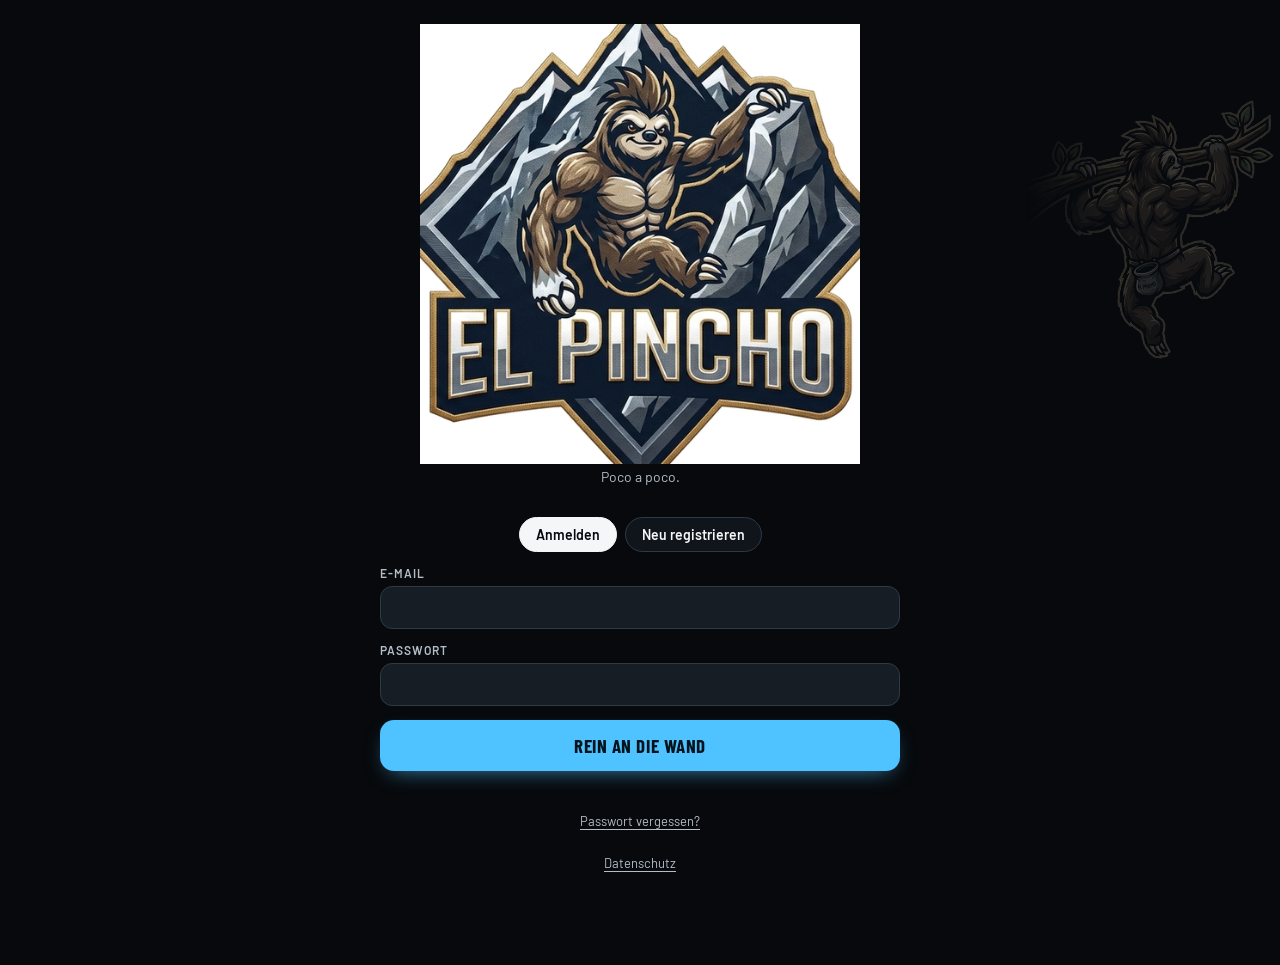
==== commit 20a200e5: "Beta und Haupt-App teilen identischen Code (config.js) Speicher-Präfix (pincho_/pinchobeta_), Asset-" ====
--- a/index.html
+++ b/index.html
@@ -17,6 +17,7 @@
 <div id="app"></div>
 <div id="toast-root"></div>
 
+<script src="./config.js"></script>
 <script src="./data.js"></script>
 <script src="./firebase.js"></script>
 <script src="./sloth-rig.js"></script>
--- a/styles.css
+++ b/styles.css
@@ -514,7 +514,8 @@
   display: flex; align-items: center; justify-content: space-between; gap: 10px;
   font-size: 12.5px; color: var(--ink); font-weight: 600; margin-bottom: 8px;
 }
-#fs-dock .fs-dock-name { overflow: hidden; text-overflow: ellipsis; white-space: nowrap; }
+#fs-dock .fs-dock-name { overflow: hidden; text-overflow: ellipsis; white-space: nowrap; flex: 1; min-width: 0; }
+#fs-dock .fs-session-clock { flex-shrink: 0; color: var(--ink-faint); font-weight: 500; font-variant-numeric: tabular-nums; }
 #fs-dock .fs-dock-head .btn { flex-shrink: 0; padding: 6px 12px; font-size: 13px; }
 #fs-dock .fs-work-timer { font-size: 48px; margin-bottom: 8px; }
 #fs-dock .fs-rest-timer { font-size: 22px; padding: 8px; margin-bottom: 10px; }
@@ -1512,6 +1513,7 @@
 .sloth-rig { display: block; overflow: visible; }
 .sloth-rig-bar { fill: #3b4048; stroke: #0a0a0a; stroke-width: 5; }
 .sloth-rig-cable { fill: #6b7079; }
+.sloth-rig-rope { fill: none; stroke: #2b2f36; stroke-width: 7; stroke-linecap: round; }
 .sloth-rig-handle { fill: #2b2f36; }
 .sloth-rig .sp-far { filter: brightness(.6); }
 .sloth-rig-shadow { fill: #000; opacity: .45; }
@@ -1774,3 +1776,213 @@
 .anim-off .sloth-rig g, .anim-off .sloth-rig image { animation: none !important; }
 .anim-off .sloth-rig .sw-1 { opacity: 0; }
 .anim-off .fb-done-sloth, .anim-off .pg-pr-sloth { animation: none; }
+
+/* Supersätze */
+.ss-link { display: block; width: 100%; margin: -2px 0 8px; padding: 8px 12px; border-radius: 12px; border: 1px dashed var(--line);
+  background: none; color: var(--ink-dim); font: 600 14px 'Barlow', system-ui, sans-serif; cursor: pointer; text-align: center; }
+.ss-link.linked { border-style: solid; border-color: rgba(var(--accent-rgb), .5); color: var(--accent); }
+.ex-row.in-superset { border-left: 3px solid var(--accent); }
+.ss-badge { display: inline-block; margin-right: 6px; padding: 1px 7px; border-radius: 999px; background: rgba(var(--accent-rgb), .15);
+  color: var(--accent); font: 700 11px 'Barlow', system-ui, sans-serif; letter-spacing: .04em; vertical-align: middle; }
+.fs-tabs { display: flex; gap: 6px; overflow-x: auto; padding-bottom: 8px; margin-bottom: 6px; scrollbar-width: none; }
+.fs-tabs .chip { flex: none; white-space: nowrap; }
+.ss-dot { display: inline-block; width: 7px; height: 7px; border-radius: 50%; background: var(--accent); margin-right: 6px; vertical-align: middle; }
+
+/* Pausen-Bildschirm (Gym): gross, lesbar aus einem Meter */
+#fs-rest-screen { z-index: 70; align-items: stretch; }
+.fs-rest-card { max-width: 480px; max-height: none; height: 100%; margin: 0 auto; display: flex; flex-direction: column; align-items: center; gap: 14px;
+  padding: calc(14px + var(--safe-top)) 20px calc(20px + var(--safe-bottom)); background: var(--bg); border: 0; overflow-y: auto; }
+.fs-rest-grip { width: 44px; height: 5px; border-radius: 3px; background: var(--line); margin-bottom: 4px; }
+.fs-rest-dial { position: relative; width: min(72vw, 300px); aspect-ratio: 1; }
+.fs-rest-dial svg { width: 100%; height: 100%; transform: rotate(-90deg); }
+.fs-rest-track { fill: none; stroke: var(--surface-2); stroke-width: 12; }
+.fs-rest-ring { fill: none; stroke: #ff6b47; stroke-width: 12; stroke-linecap: round; transition: stroke-dashoffset .9s linear, stroke .3s; }
+#fs-rest-screen.ready .fs-rest-ring { stroke: var(--success); }
+.fs-rest-center { position: absolute; inset: 0; display: grid; place-content: center; justify-items: center; gap: 2px; }
+.fs-rest-big { font: 700 clamp(56px, 18vw, 84px)/1 'Barlow Condensed', sans-serif; color: var(--ink); }
+.fs-rest-label { font: 600 12px 'Barlow', system-ui, sans-serif; letter-spacing: .14em; text-transform: uppercase; color: var(--ink-dim); }
+.fs-rest-state { font: 600 16px 'Barlow', system-ui, sans-serif; color: #ff6b47; }
+#fs-rest-screen.ready .fs-rest-state { color: var(--success); }
+.fs-rest-target { display: flex; align-items: center; gap: 14px; color: var(--ink-dim); font: 600 15px 'Barlow', system-ui, sans-serif; }
+.fs-rest-adj { min-width: 64px; min-height: 40px; border-radius: 999px; border: 1px solid var(--line); background: var(--surface-2); color: var(--ink); font: 600 14px 'Barlow', system-ui, sans-serif; cursor: pointer; }
+.fs-rest-next { width: 100%; display: grid; gap: 8px; padding: 14px 16px; border-radius: 18px; background: var(--surface); border: 1px solid var(--line-soft); }
+.fs-rest-next-row { display: grid; grid-template-columns: auto 1fr; column-gap: 8px; align-items: baseline; }
+.fs-rest-next-row b { font: 700 22px/1.15 'Barlow Condensed', sans-serif; color: var(--ink); grid-column: 2; }
+.fs-rest-next-row .ss-badge { grid-row: 1 / span 2; align-self: center; }
+.fs-rest-next-row span:last-child { grid-column: 2; font-size: 15px; color: var(--ink-dim); }
+.fs-rest-go { width: 100%; min-height: 76px; font-size: 26px; border-radius: 22px; margin-top: auto; }
+#fs-rest-screen.ready .fs-rest-go { box-shadow: 0 0 0 4px rgba(74, 222, 128, .35); }
+.fs-rest-actions { display: flex; gap: 10px; justify-content: center; }
+#fs-rest-timer { cursor: pointer; }
+.fs-dock-hint { font-size: 14px; color: var(--ink-dim); margin: -2px 0 8px; }
+
+/* Notiz zum Satz (Pausen-Screen) und Anzeige unter dem Satz */
+.fs-rest-note { width: 100%; box-sizing: border-box; margin: 4px 0 12px; padding: 10px 12px; background: var(--surface-2); border: 1px solid var(--line); color: var(--ink); border-radius: var(--radius-sm); font-size: 16px; }
+.fs-set-note { font-size: 12px; color: var(--ink-faint); margin: -2px 0 6px 4px; }
+.fs-set-note::before { content: '✎ '; }
+
+/* Übung würfeln (Freestyle) */
+.ex-dice-row { display: flex; justify-content: flex-end; margin: -2px 0 8px; }
+.ex-dice-card { border: 1px solid var(--line); background: var(--surface-2); border-radius: var(--radius-sm); padding: 10px 12px; margin-bottom: 10px; display: flex; flex-direction: column; gap: 4px; }
+.ex-dice-label { font-size: 11px; letter-spacing: .08em; text-transform: uppercase; color: var(--ink-faint); font-weight: 700; }
+.ex-dice-name { font-size: 18px; color: var(--ink); }
+.ex-dice-actions { display: flex; gap: 8px; align-items: center; margin-top: 4px; }
+
+/* Würfeln am Board */
+.fb-dice-card { text-align: left; }
+.fb-dice-title { margin: 0 0 12px; font-size: 20px; }
+.fb-dice-label { display: block; margin: 12px 0 6px; }
+.fb-dice-go { width: 100%; margin-top: 16px; }
+.fb-dice-preview { margin-top: 14px; border-top: 1px solid var(--line); padding-top: 10px; max-height: 40vh; overflow-y: auto; }
+.fb-dice-preview ol { margin: 6px 0 0; padding-left: 22px; font-size: 14px; color: var(--ink); }
+.fb-dice-preview li { margin: 3px 0; }
+.fb-dice-preview small { color: var(--ink-faint); }
+.fb-dice-actions { display: flex; gap: 8px; margin-top: 12px; }
+.fb-dice-actions .btn { flex: 1; }
+
+/* Fortschritt: Woche, Muskelgruppen, Heatmap, Volumen, Rekorde, Hinweise */
+.pg-weeknav { display: flex; align-items: center; justify-content: space-between; margin-bottom: 10px; }
+.pg-weeknav-btn { width: 40px; height: 40px; border-radius: 50%; border: 1px solid var(--line); background: var(--surface); color: var(--ink); font-size: 20px; cursor: pointer; }
+.pg-weeknav-label { text-align: center; }
+.pg-weeknav-label b { display: block; font-size: 17px; }
+.pg-weeknav-label span { font-size: 12px; color: var(--ink-faint); }
+.pg-delta { display: block; font-size: 11.5px; font-weight: 700; margin-top: 3px; color: var(--ink-faint); }
+.pg-delta.up { color: var(--success); }
+.pg-delta.down { color: var(--accent2); }
+.pg-mg-row { display: grid; grid-template-columns: 96px 1fr 30px; align-items: center; gap: 8px; padding: 5px 0; }
+.pg-mg-name { font-size: 14px; font-weight: 600; }
+.pg-mg-flag { font-size: 11px; color: var(--accent2); font-weight: 700; }
+.pg-mg-track { position: relative; height: 16px; }
+.pg-mg-band { position: absolute; top: 0; bottom: 0; background: rgba(74, 222, 128, .12); border-left: 1px dashed rgba(74, 222, 128, .5); border-right: 1px dashed rgba(74, 222, 128, .5); }
+.pg-mg-bar { position: absolute; left: 0; top: 3px; height: 10px; background: var(--accent); border-radius: 0 4px 4px 0; }
+.pg-mg-num { font: 700 17px 'Barlow Condensed', sans-serif; text-align: right; }
+.pg-mg-scale { display: grid; grid-template-columns: 96px 1fr 30px; gap: 8px; font-size: 11px; color: var(--ink-faint); margin-top: 2px; }
+.pg-mg-scale > div { position: relative; height: 14px; }
+.pg-mg-scale span { position: absolute; transform: translateX(-50%); }
+.pg-heat-wrap { max-width: 300px; margin: 0 auto; }
+.muscle-map.pg-heat-map { width: 100%; }
+.pg-heat-map .body-base { pointer-events: none; }
+.pg-heat-map .pg-heat-zone path { stroke: var(--surface); stroke-width: .8; cursor: pointer; opacity: 1; }
+.pg-heat-map .pg-heat-zone.sel path { stroke: var(--ink); stroke-width: 1.6; }
+.pg-heat-legend { display: flex; justify-content: center; gap: 2px; margin-top: 10px; font-size: 11px; color: var(--ink-faint); }
+.pg-heat-legend div { text-align: center; width: 54px; }
+.pg-heat-legend i { display: block; height: 10px; border-radius: 2px; margin-bottom: 3px; }
+.pg-readout { font-size: 13.5px; margin: 8px 0 0; min-height: 20px; }
+.pg-vol { display: block; width: 100%; }
+.pg-vol-axis { font-size: 10.5px; fill: var(--ink-faint); font-family: Barlow, sans-serif; }
+.pg-vol-hit { cursor: pointer; }
+.pg-record { display: flex; justify-content: space-between; align-items: baseline; gap: 10px; padding: 8px 0; border-top: 1px solid var(--line-soft); font-size: 14.5px; }
+.pg-record:first-of-type { border-top: 0; }
+.pg-record small { display: block; font-size: 12px; color: var(--ink-faint); }
+.pg-record b { white-space: nowrap; }
+.pg-hint { display: flex; gap: 10px; padding: 8px 0; border-top: 1px solid var(--line-soft); font-size: 14px; }
+.pg-hint:first-of-type { border-top: 0; }
+.pg-hint-ico { flex: none; width: 26px; height: 26px; border-radius: 50%; display: grid; place-items: center; background: var(--surface-2); font-size: 13px; }
+
+/* Würfelduell (Vollbild, alles unter #duel, aus dem Entwurf übernommen) */
+#duel {
+--bg: #0c0e12; --surface: #1b2028; --surface2: #232a34;
+--line: #3a4250; --line-soft: #2a3140;
+--ink: #f2efe6; --dim: #96a0ae; --faint: #8f97a5;
+--blue: #4fc3ff; --on-blue: #06202f; --orange: #ff6b47; --good: #4ade80;
+--pa: #4fc3ff; --pb: #ff6b47;
+}
+#duel, #duel * { box-sizing: border-box; margin: 0; padding: 0; }
+#duel { position: fixed; inset: 0; z-index: 400; overflow-y: auto; background: var(--bg); color: var(--ink); font-family: Barlow, system-ui, sans-serif; -webkit-tap-highlight-color: transparent; }
+#duel button { font: inherit; color: inherit; background: none; border: 0; cursor: pointer; }
+#duel input { font: inherit; }
+#duel .cond { font-family: 'Barlow Condensed', Barlow, sans-serif; }
+#duel .screen { min-height: 100dvh; max-width: 480px; margin: 0 auto; display: flex; flex-direction: column; padding: 12px 16px calc(16px + env(safe-area-inset-bottom)); }
+/* Kopf: Punktestand + Runde + Demo */
+#duel .top { display: flex; align-items: center; gap: 10px; height: 52px; }
+#duel .score { flex: 1; display: flex; align-items: center; justify-content: center; gap: 10px; font-weight: 700; }
+#duel .score .p { display: flex; align-items: center; gap: 6px; font-size: 15px; }
+#duel .score .p i { width: 10px; height: 10px; border-radius: 50%; }
+#duel .score .pts { font: 700 22px 'Barlow Condensed', sans-serif; white-space: nowrap; }
+#duel .score .colon { color: var(--faint); font-size: 20px; }
+#duel .icon-btn { width: 40px; height: 40px; border-radius: 50%; border: 1px solid var(--line); background: var(--surface); display: grid; place-items: center; font-size: 16px; flex: none; }
+#duel .speed { font-size: 12px; font-weight: 700; padding: 0 10px; height: 28px; border-radius: 14px; border: 1px solid var(--line); color: var(--faint); flex: none; }
+#duel .speed.on { color: var(--on-blue); background: var(--blue); border-color: var(--blue); }
+#duel .round { text-align: center; font-size: 12px; letter-spacing: .12em; text-transform: uppercase; color: var(--faint); font-weight: 700; margin: 4px 0 10px; }
+#duel .main { flex: 1; display: flex; flex-direction: column; justify-content: center; gap: 14px; }
+#duel .who { text-align: center; font-size: 18px; font-weight: 600; color: var(--dim); }
+#duel .who b { color: var(--ink); }
+#duel .tag { display: inline-block; padding: 2px 10px; border-radius: 999px; font-weight: 700; color: var(--bg); }
+/* Board mit markiertem Griff */
+#duel .board { position: relative; border-radius: 16px; overflow: hidden; background: radial-gradient(120% 80% at 50% 0%, #141b23 0%, var(--bg) 70%); padding: 10px; }
+#duel .board-in { position: relative; }
+#duel .board img { display: block; width: 100%; }
+#duel .dot { position: absolute; width: 22px; height: 22px; margin: -11px 0 0 -11px; border-radius: 50%; border: 3px solid var(--ink); background: rgba(79, 195, 255, .45); box-shadow: 0 0 0 4px rgba(79, 195, 255, .25); animation: duel-pulse 1.4s ease-in-out infinite; }
+@keyframes duel-pulse { 50% { box-shadow: 0 0 0 10px rgba(79, 195, 255, 0); } }
+#duel .grip-name { text-align: center; }
+#duel .grip-name b { display: block; font: 700 30px 'Barlow Condensed', sans-serif; line-height: 1.05; }
+#duel .grip-name span { font-size: 15px; color: var(--dim); }
+#duel .tier { display: flex; justify-content: center; gap: 4px; margin-top: 6px; }
+#duel .tier i { width: 18px; height: 5px; border-radius: 3px; background: var(--line); }
+#duel .tier i.on { background: var(--orange); }
+/* Würfel */
+#duel .die { align-self: center; width: 150px; height: 150px; border-radius: 30px; background: var(--surface); border: 2px solid var(--line); display: grid; place-items: center; font: 700 76px 'Barlow Condensed', sans-serif; line-height: 1; }
+#duel .die small { display: block; font-size: 20px; color: var(--dim); margin-top: -6px; text-align: center; }
+#duel .die.rolling { animation: duel-wobble .12s linear infinite; }
+#duel .die.done { border-color: var(--blue); animation: duel-pop .35s ease-out; }
+@keyframes duel-wobble { 25% { transform: rotate(-6deg); } 75% { transform: rotate(6deg); } }
+@keyframes duel-pop { 50% { transform: scale(1.08); } }
+/* Hang-Timer */
+#duel .timer { align-self: center; position: relative; width: 240px; height: 240px; }
+#duel .timer svg { width: 100%; height: 100%; transform: rotate(-90deg); }
+#duel .timer .track { fill: none; stroke: var(--line-soft); stroke-width: 12; }
+#duel .timer .ring { fill: none; stroke: var(--blue); stroke-width: 12; stroke-linecap: round; transition: stroke-dashoffset .1s linear; }
+#duel .timer .num { position: absolute; inset: 0; display: grid; place-items: center; font: 700 96px 'Barlow Condensed', sans-serif; }
+#duel .timer .num small { position: absolute; bottom: 52px; font: 600 15px Barlow, sans-serif; color: var(--dim); letter-spacing: .1em; text-transform: uppercase; }
+#duel .count { align-self: center; font: 700 140px 'Barlow Condensed', sans-serif; color: var(--orange); }
+#duel .rest { text-align: center; }
+#duel .rest b { display: block; font: 700 54px 'Barlow Condensed', sans-serif; color: var(--orange); line-height: 1; }
+#duel .rest span { color: var(--dim); }
+#duel .result { text-align: center; }
+#duel .result b { display: block; font: 700 46px 'Barlow Condensed', sans-serif; line-height: 1.05; }
+#duel .result.ok b { color: var(--good); }
+#duel .result.fail b { color: var(--orange); }
+#duel .result span { color: var(--dim); font-size: 16px; }
+/* Steuerung unten */
+#duel .actions { display: flex; flex-direction: column; gap: 8px; margin-top: 14px; }
+#duel .btn { width: 100%; padding: 18px 12px; border-radius: 18px; background: var(--blue); color: var(--on-blue); font-size: 22px; font-weight: 700; }
+#duel .btn.release { background: var(--orange); color: #210800; padding: 28px 12px; font-size: 26px; }
+#duel .btn.ghost { background: var(--surface); color: var(--ink); border: 1px solid var(--line); font-size: 16px; padding: 12px; }
+#duel .link { align-self: center; font-size: 14px; color: var(--dim); text-decoration: underline; padding: 6px; }
+/* Einstellungen / Ende */
+#duel h1 { font: 700 34px 'Barlow Condensed', sans-serif; margin: 8px 0 4px; }
+#duel .intro { color: var(--dim); font-size: 15px; margin-bottom: 16px; }
+#duel .field { margin-bottom: 14px; }
+#duel .field label { display: block; font-size: 12px; letter-spacing: .1em; text-transform: uppercase; color: var(--faint); font-weight: 700; margin-bottom: 6px; }
+#duel .names { display: grid; grid-template-columns: 1fr 1fr; gap: 8px; }
+#duel .names input { width: 100%; padding: 12px; border-radius: 12px; border: 1px solid var(--line); background: var(--surface2); color: var(--ink); font-size: 16px; font-weight: 600; }
+#duel .names input:nth-child(1) { border-left: 4px solid var(--pa); }
+#duel .names input:nth-child(2) { border-left: 4px solid var(--pb); }
+#duel .chips { display: flex; gap: 6px; flex-wrap: wrap; }
+#duel .chip { font-size: 14px; font-weight: 600; padding: 8px 14px; border-radius: 999px; border: 1px solid var(--line); background: var(--surface2); color: var(--dim); }
+#duel .chip.on { background: var(--ink); color: var(--bg); border-color: var(--ink); }
+#duel .rules { font-size: 14px; color: var(--dim); background: var(--surface); border: 1px solid var(--line-soft); border-radius: 14px; padding: 12px 14px; line-height: 1.45; }
+#duel .rules li { margin-left: 18px; }
+#duel table { width: 100%; border-collapse: collapse; font-size: 14px; }
+#duel th, #duel td { padding: 7px 4px; border-bottom: 1px solid var(--line-soft); text-align: left; }
+#duel th { font-size: 11px; color: var(--faint); text-transform: uppercase; letter-spacing: .08em; }
+#duel td.c, #duel th.c { text-align: center; }
+#duel .winner { text-align: center; }
+#duel .winner b { display: block; font: 700 48px 'Barlow Condensed', sans-serif; line-height: 1; }
+#duel .duel-totals { display: flex; justify-content: center; gap: 28px; margin-top: 8px; }
+#duel .duel-totals b { display: block; font: 700 48px 'Barlow Condensed', sans-serif; line-height: 1; }
+#duel .duel-totals span { font-size: 15px; color: var(--dim); }
+#duel .names.one { grid-template-columns: 1fr; }
+#duel .names.one input { border-left: 4px solid var(--pa); }
+#duel .names.one input.mate { border-left-color: var(--pb); }
+
+/* Strichzeichnungen und Abschnitt "Für Abwechslung" (Board) */
+.line-icon { width: 1.2em; height: 1.2em; vertical-align: -0.22em; flex: none; }
+.ex-dice-btn .line-icon { margin-right: 4px; }
+.fb-dice-title .line-icon, #duel h1 .line-icon { color: var(--accent, #4fc3ff); }
+.fb-fun { margin-bottom: 18px; }
+.fb-fun-row { display: flex; align-items: center; gap: 12px; width: 100%; padding: 12px 2px; border: 0; border-top: 1px solid var(--line-soft); background: none; color: var(--ink); font: 600 15px Barlow, system-ui, sans-serif; text-align: left; cursor: pointer; }
+.fb-fun-row:first-child { border-top: 0; }
+.fb-fun-row .line-icon { width: 24px; height: 24px; color: var(--accent); }
+.fb-fun-row small { display: block; font-weight: 500; font-size: 12px; color: var(--ink-faint); }
+.fb-fun-row i { margin-left: auto; font-style: normal; color: var(--ink-faint); font-size: 18px; }
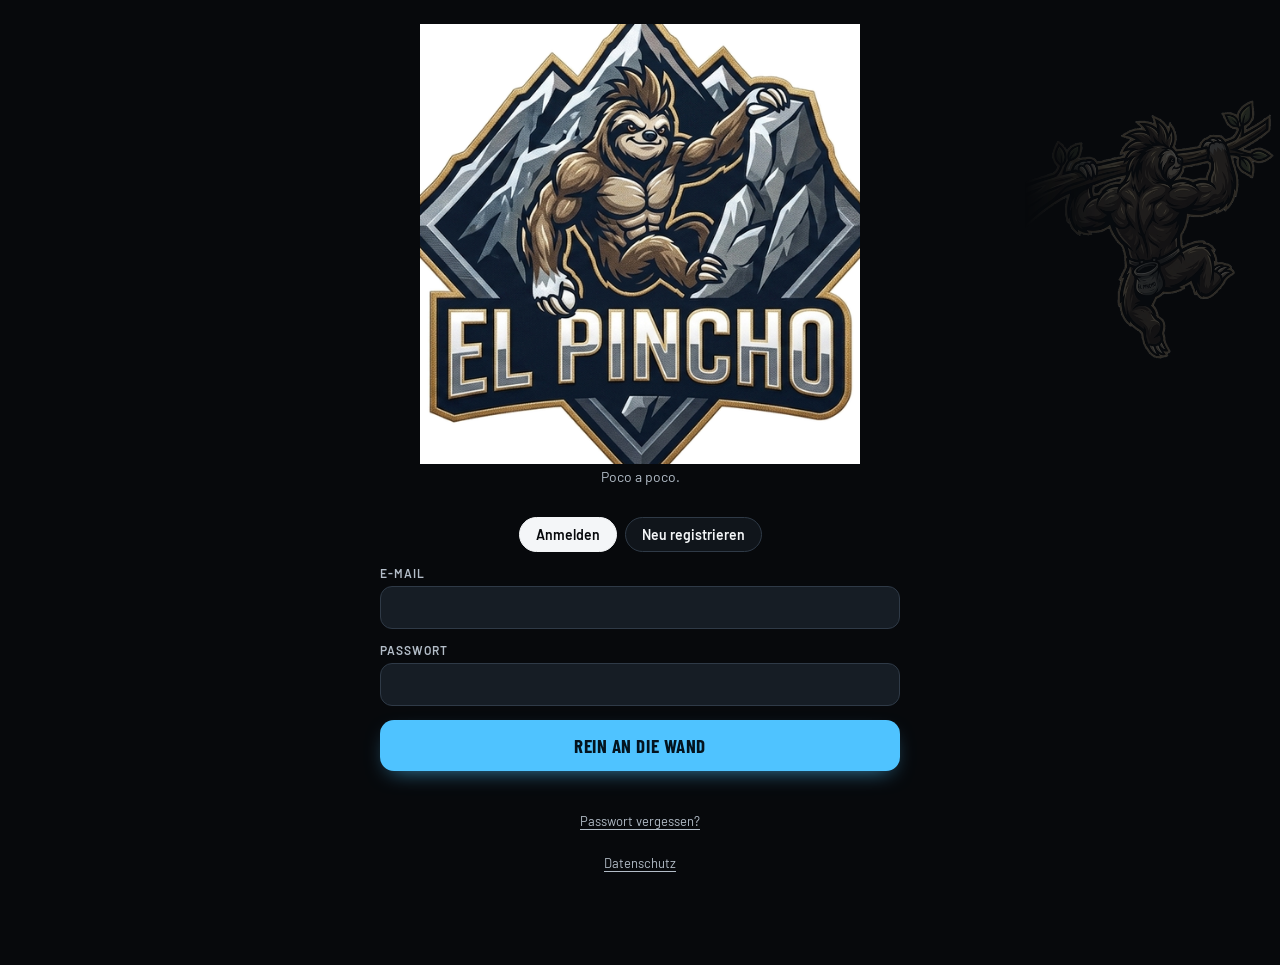
==== commit 23e31cb0: "app.js in Bereichsdateien unter js/ aufgeteilt Reiner Schnitt an Abschnittsgrenzen, kein Code geände" ====
--- a/index.html
+++ b/index.html
@@ -17,11 +17,36 @@
 <div id="app"></div>
 <div id="toast-root"></div>
 
-<script src="./config.js"></script>
-<script src="./data.js"></script>
-<script src="./firebase.js"></script>
-<script src="./sloth-rig.js"></script>
-<script src="./app.js"></script>
+<!-- Reihenfolge zählt: alle Skripte teilen einen globalen Namensraum; main.js zuletzt. -->
+<script src="./js/config.js"></script>
+<script src="./js/data.js"></script>
+<script src="./js/firebase.js"></script>
+<script src="./js/sloth-rig-data.js"></script>
+<script src="./js/sloth-rig.js"></script>
+<script src="./js/core.js"></script>
+<script src="./js/exercise-picker.js"></script>
+<script src="./js/login.js"></script>
+<script src="./js/shell.js"></script>
+<script src="./js/plan.js"></script>
+<script src="./js/log.js"></script>
+<script src="./js/ausdauer.js"></script>
+<script src="./js/flow.js"></script>
+<script src="./js/gym.js"></script>
+<script src="./js/fingerboard.js"></script>
+<script src="./js/fb-builder.js"></script>
+<script src="./js/fb-dice.js"></script>
+<script src="./js/exercise-figures.js"></script>
+<script src="./js/fb-blocks.js"></script>
+<script src="./js/audio.js"></script>
+<script src="./js/fb-runner.js"></script>
+<script src="./js/progress.js"></script>
+<script src="./js/cycle.js"></script>
+<script src="./js/challenges.js"></script>
+<script src="./js/privacy.js"></script>
+<script src="./js/help.js"></script>
+<script src="./js/custom-exercises.js"></script>
+<script src="./js/konto.js"></script>
+<script src="./js/main.js"></script>
 <script>
   if ('serviceWorker' in navigator) {
     window.addEventListener('load', () => navigator.serviceWorker.register('./sw.js'));
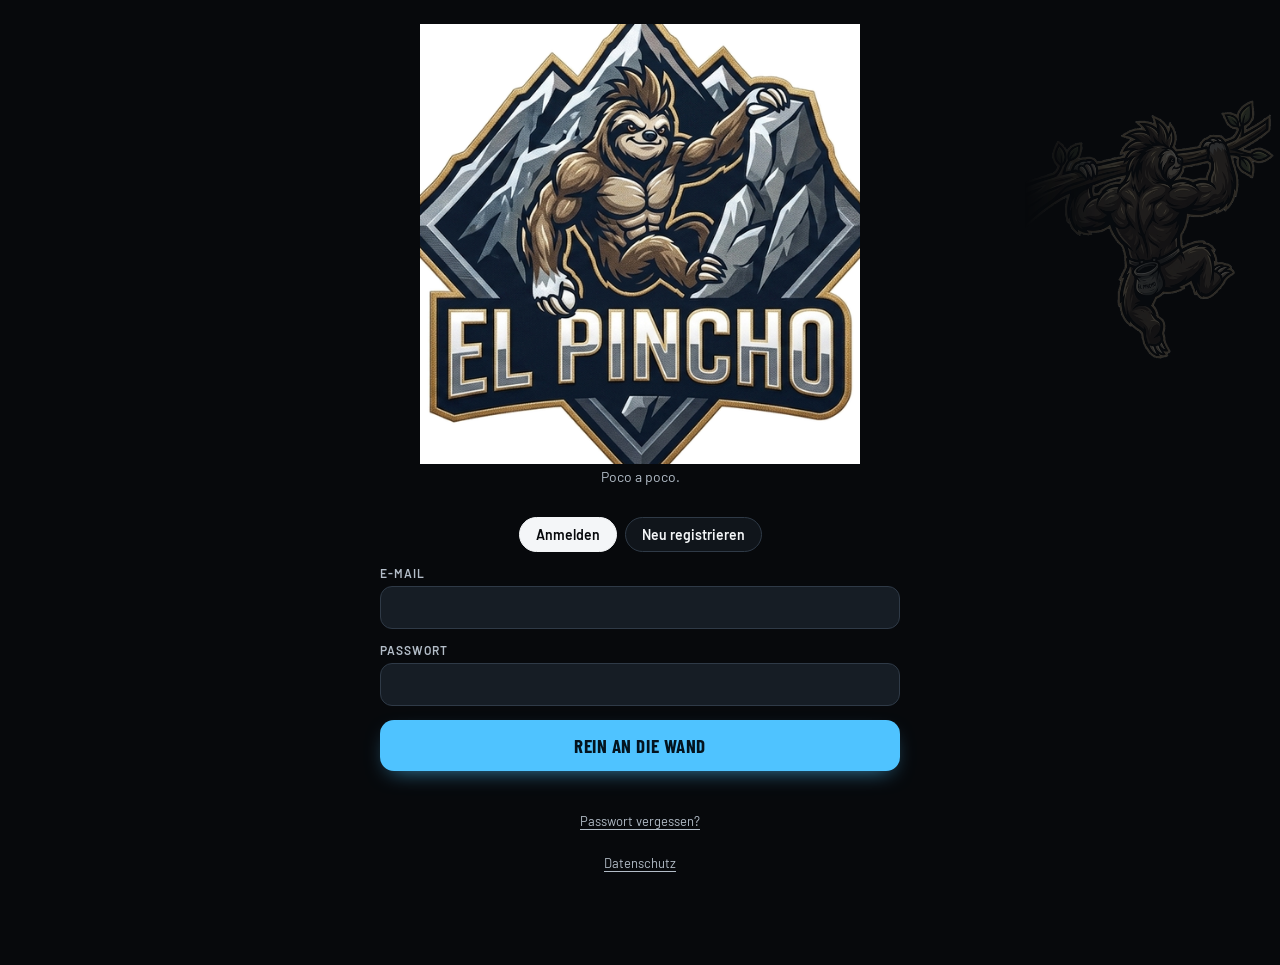
==== commit 6b660ffb: "styles.css in Ladereihenfolge unter css/ aufgeteilt Positionaler Schnitt in 11 Dateien (01–03 alter " ====
--- a/index.html
+++ b/index.html
@@ -9,7 +9,17 @@
 <link rel="icon" href="./assets/icon-192-any.png" type="image/png">
 <link rel="apple-touch-icon" href="./assets/icon-512-maskable.png">
 <link rel="stylesheet" href="https://fonts.googleapis.com/css2?family=Barlow:wght@400;500;600;700&family=Barlow+Condensed:wght@500;600;700&display=swap">
-<link rel="stylesheet" href="./styles.css">
+<link rel="stylesheet" href="./css/01-basis.css">
+<link rel="stylesheet" href="./css/02-bereiche.css">
+<link rel="stylesheet" href="./css/03-ablauf.css">
+<link rel="stylesheet" href="./css/04-look-basis.css">
+<link rel="stylesheet" href="./css/05-look-board.css">
+<link rel="stylesheet" href="./css/06-look-seiten.css">
+<link rel="stylesheet" href="./css/07-faultier.css">
+<link rel="stylesheet" href="./css/08-ablauf-ruhig.css">
+<link rel="stylesheet" href="./css/09-ergaenzungen.css">
+<link rel="stylesheet" href="./css/10-duell.css">
+<link rel="stylesheet" href="./css/11-abwechslung.css">
 </head>
 <body>
 <!-- Muskelfaultier (assets/sloth) dezent und dunkel im Hintergrund, rein dekorativ. -->
--- a/css/01-basis.css
+++ b/css/01-basis.css
@@ -0,0 +1,174 @@
+/* css/01-basis.css — Grundlagen (alter Look): Tokens, Hintergrund, Layout, Karten, Knöpfe, Formulare. Reihenfolge der Dateien zählt (Kaskade). */
+/* ================================================================
+   styles.css — Pincho Look: Granit, Chalk, Flechte, Alpenglühen.
+   Bewusst ein einziges dunkles Theme (Trainings-App, früh/spät genutzt),
+   kein Hell/Dunkel-Umschalten.
+   ================================================================= */
+
+:root {
+  --bg: #0c0e12;
+  --surface: #1b2028;
+  --surface-2: #232a34;
+  --line: #3a4250;
+  --line-soft: #2a3140;
+  --ink: #f2efe6;
+  --ink-dim: #96a0ae;
+  --ink-faint: #8f97a5;
+  --accent: #4fc3ff;
+  --accent-rgb: 79, 195, 255;
+  --accent-ink: #06202f;
+  --accent2: #ff6b47;
+  --danger: #ff6b6b;
+  --success: #4ade80;
+  --accent-glow: #9fe4ff;
+  --safe-bottom: env(safe-area-inset-bottom, 0px);
+  --safe-top: env(safe-area-inset-top, 0px);
+}
+
+* { box-sizing: border-box; }
+
+@media (prefers-reduced-motion: no-preference) {
+  .anim-in { animation: riseIn .38s cubic-bezier(.2, .8, .3, 1) both; }
+}
+@keyframes riseIn { from { opacity: 0; transform: translateY(10px); } to { opacity: 1; transform: translateY(0); } }
+@keyframes popIn { 0% { opacity: 0; transform: scale(.85); } 60% { opacity: 1; transform: scale(1.04); } 100% { transform: scale(1); } }
+@keyframes softPulse { 0%, 100% { box-shadow: 0 0 0 0 rgba(var(--accent-rgb), .35); } 50% { box-shadow: 0 0 0 8px rgba(var(--accent-rgb), 0); } }
+
+/* Sehr dunkler, marmorierter Untergrund: mehrere weiche, unregelmässige
+   Flecken (radial-gradient) plus ein paar feine, schräge "Adern"
+   (repeating-linear-gradient) über der Grundfarbe — bewusst kein Bild,
+   damit nichts nachgeladen werden muss und es mit dem Cache/Offline-Modus
+   mitgeht. */
+html, body {
+  margin: 0;
+  background-color: var(--bg);
+  background-image:
+    radial-gradient(ellipse 900px 620px at 10% 6%, rgba(255, 255, 255, 0.05), transparent 60%),
+    radial-gradient(ellipse 760px 900px at 92% 18%, rgba(120, 175, 220, 0.06), transparent 55%),
+    radial-gradient(ellipse 680px 520px at 22% 78%, rgba(255, 255, 255, 0.035), transparent 60%),
+    radial-gradient(ellipse 1000px 720px at 78% 96%, rgba(90, 145, 195, 0.05), transparent 55%),
+    repeating-linear-gradient(123deg, rgba(255, 255, 255, 0.022) 0px, rgba(255, 255, 255, 0.022) 1px, transparent 2px, transparent 130px),
+    repeating-linear-gradient(34deg, rgba(255, 255, 255, 0.016) 0px, rgba(255, 255, 255, 0.016) 1px, transparent 2px, transparent 175px);
+  background-attachment: fixed;
+  color: var(--ink);
+  font-family: 'Barlow', system-ui, -apple-system, sans-serif;
+  -webkit-font-smoothing: antialiased;
+}
+
+body { padding-bottom: calc(64px + var(--safe-bottom)); }
+
+a { color: inherit; }
+button, input, select, textarea { font-family: inherit; }
+
+::selection { background: var(--accent); color: var(--accent-ink); }
+
+.display { font-family: 'Barlow Condensed', 'Arial Narrow', sans-serif; font-weight: 700; letter-spacing: .02em; }
+.mono { font-family: 'Barlow', system-ui, sans-serif; font-variant-numeric: tabular-nums; }
+
+/* ---------- Layout ---------- */
+.shell { max-width: 640px; margin: 0 auto; padding: 0 16px 32px; }
+
+.topbar {
+  position: sticky; top: 0; z-index: 5;
+  display: flex; align-items: center; justify-content: space-between;
+  padding: calc(14px + var(--safe-top)) 16px 14px;
+  background: linear-gradient(var(--bg) 80%, transparent);
+  border-bottom: 1px solid var(--line-soft);
+  margin-bottom: 18px;
+}
+.topbar .brand { display: flex; flex-direction: column; gap: 2px; }
+.topbar .mark { position: relative; font-family: 'Barlow Condensed', sans-serif; font-weight: 700; font-size: 22px; letter-spacing: .04em; padding-left: 14px; }
+.topbar .mark::before {
+  content: ''; position: absolute; left: 0; top: 1px; bottom: 1px; width: 5px;
+  background: linear-gradient(180deg, var(--accent), var(--accent2)); transform: skewX(-14deg);
+}
+.topbar .mark em { font-style: normal; color: var(--accent); }
+.app-tagline { font-size: 10px; color: var(--ink-faint); padding-left: 14px; min-height: 12px; }
+.topbar .who { display: flex; align-items: center; gap: 10px; }
+.topbar .who .name { font-family: 'Barlow', system-ui, sans-serif; font-size: 12px; color: var(--ink-dim); }
+.topbar .logout {
+  background: none; border: 1px solid var(--line); color: var(--ink-faint); font-size: 11px;
+  padding: 6px 10px; cursor: pointer; transition: color .15s, border-color .15s, transform .15s;
+}
+.topbar .logout:hover { color: var(--ink); border-color: var(--ink-faint); }
+.topbar .logout:active { transform: scale(.94); }
+
+.bottomnav {
+  position: fixed; left: 0; right: 0; bottom: 0; z-index: 6;
+  display: flex; background: var(--surface); border-top: 1px solid var(--line);
+  padding-bottom: var(--safe-bottom);
+}
+.bottomnav a {
+  position: relative; flex: 1; text-align: center; padding: 12px 4px 10px; text-decoration: none;
+  font-family: 'Barlow', system-ui, sans-serif; font-size: 10.5px; font-weight: 600; letter-spacing: .08em;
+  text-transform: uppercase; color: var(--ink);
+  transition: color .2s;
+}
+.bottomnav a.active { color: var(--accent); }
+.nav-dot {
+  position: absolute; top: 6px; right: 18%; width: 7px; height: 7px;
+  border-radius: 50%; background: var(--accent2);
+  box-shadow: 0 0 6px 1px rgba(255, 107, 71, .6);
+}
+.nav-indicator {
+  position: absolute; top: -1px; height: 2px; background: var(--accent);
+  box-shadow: 0 0 8px 1px rgba(var(--accent-rgb), .6);
+  transition: left .28s cubic-bezier(.3, .8, .3, 1), width .28s cubic-bezier(.3, .8, .3, 1);
+}
+
+/* ---------- Sections ---------- */
+.sec-head { display: flex; align-items: baseline; gap: 12px; margin: 28px 0 14px; }
+.sec-head:first-child { margin-top: 0; }
+.sec-title { position: relative; font-family: 'Barlow Condensed', sans-serif; font-weight: 700; font-size: 22px; letter-spacing: .03em; margin: 0; padding-left: 12px; }
+.sec-title::before {
+  content: ''; position: absolute; left: 0; top: 2px; bottom: 2px; width: 4px;
+  background: var(--accent); transform: skewX(-14deg);
+}
+.sec-rule { flex: 1; height: 1px; background: linear-gradient(90deg, var(--line), transparent); }
+.sec-chevron { color: var(--ink-faint); font-size: 14px; flex-shrink: 0; }
+
+/* ---------- Cards / lists ---------- */
+.card { background: var(--surface); border: 1px solid var(--line); padding: 16px; margin-bottom: 12px; }
+.card-title { font-family: 'Barlow', system-ui, sans-serif; font-size: 11px; letter-spacing: .1em; text-transform: uppercase; color: var(--accent); margin: 0 0 6px; }
+.card-value { font-family: 'Barlow Condensed', sans-serif; font-weight: 700; font-size: 26px; margin: 0; }
+.card-sub { font-size: 13px; color: var(--ink-dim); margin: 6px 0 0; }
+
+.list { display: flex; flex-direction: column; gap: 8px; }
+.list-empty { color: var(--ink-faint); font-size: 13px; padding: 18px 0; text-align: center; border: 1px dashed var(--line); }
+
+/* [hidden] muss IMMER gewinnen, auch gegen .btn/.btn.small (display:
+   block/inline-block) — sonst bleibt ein per hidden-Attribut versteckter
+   Button trotzdem sichtbar, weil die Selektor-Spezifität gleich ist und
+   die spätere Autoren-Regel die UA-Regel [hidden]{display:none} schlägt. */
+[hidden] { display: none !important; }
+
+/* ---------- Buttons ---------- */
+.btn {
+  display: block; width: 100%; font-family: 'Barlow Condensed', sans-serif; font-weight: 700; font-size: 17px; letter-spacing: .05em;
+  background: linear-gradient(135deg, var(--accent-glow), var(--accent) 65%); color: var(--accent-ink); border: none; padding: 13px; text-align: center;
+  cursor: pointer; box-shadow: 0 4px 16px -4px rgba(var(--accent-rgb), .5);
+  transition: transform .13s ease, box-shadow .13s ease, opacity .13s ease;
+}
+.btn:not(:disabled):hover { box-shadow: 0 6px 20px -4px rgba(var(--accent-rgb), .65); }
+.btn:not(:disabled):active { transform: scale(.97); box-shadow: 0 2px 8px -2px rgba(var(--accent-rgb), .5); }
+.btn:disabled { opacity: .4; cursor: not-allowed; box-shadow: none; }
+.btn.ghost { background: none; border: 1px solid var(--line); color: var(--ink-dim); box-shadow: none; }
+.btn.ghost.accent-outline { border-color: var(--accent); color: #fff; }
+.btn.small { width: auto; padding: 8px 14px; font-size: 14px; display: inline-block; }
+.btn.danger { background: var(--danger); color: #2a0000; box-shadow: 0 4px 16px -4px rgba(255, 107, 107, .5); }
+
+/* ---------- Forms ---------- */
+.field { margin-bottom: 14px; }
+.field label { display: block; font-family: 'Barlow', system-ui, sans-serif; font-size: 10px; letter-spacing: .1em; text-transform: uppercase; color: var(--ink-faint); margin-bottom: 6px; }
+.field input, .field select, .field textarea {
+  width: 100%; background: var(--surface-2); border: 1px solid var(--line); color: var(--ink);
+  padding: 11px 12px; font-size: 14px;
+}
+.field input:focus, .field select:focus, .field textarea:focus { outline: 2px solid var(--accent); outline-offset: -1px; }
+.field textarea { resize: vertical; min-height: 64px; }
+.field-row { display: flex; gap: 10px; }
+.field-row .field { flex: 1; }
+.kg-field { position: relative; display: flex; align-items: center; }
+.kg-field input { width: 100%; background: var(--surface-2); border: 1px solid var(--line); color: var(--ink); padding: 11px 34px 11px 12px; font-size: 14px; }
+.kg-field input:focus { outline: 2px solid var(--accent); outline-offset: -1px; }
+.kg-field span { position: absolute; right: 12px; font-size: 12px; color: var(--ink-faint); pointer-events: none; }
--- a/css/02-bereiche.css
+++ b/css/02-bereiche.css
@@ -0,0 +1,364 @@
+/* css/02-bereiche.css — Alter Look: Campus-Builder, Login, Wochenplan, Log/Freestyle, Board, Challenges, Übungsraster, FAB, Trainings-Leiste, Toast. Reihenfolge der Dateien zählt (Kaskade). */
+/* ---------- Campus-Board (Sätze bauen) ---------- */
+.stepper-row { display: flex; align-items: center; gap: 10px; }
+.stepper-btn {
+  width: 44px; height: 44px; border: 2px solid var(--accent); background: var(--surface-2); color: var(--accent);
+  font-family: 'Barlow', system-ui, sans-serif; font-size: 22px; font-weight: 700; cursor: pointer; flex-shrink: 0;
+}
+.stepper-num {
+  flex: 1; text-align: center; font-family: 'Barlow', system-ui, sans-serif; font-size: 26px; font-weight: 700;
+  color: var(--ink); background: var(--surface-2); border: 2px solid var(--line); padding: 8px 0;
+}
+.campus-ref { width: 100%; height: 130px; overflow: hidden; border: 1px solid var(--line); background: var(--surface-2); margin: 10px 0 4px; position: relative; cursor: pointer; }
+.campus-ref img { width: 100%; height: 100%; object-fit: cover; object-position: center 30%; display: block; }
+.campus-ref-label {
+  position: absolute; bottom: 0; left: 0; right: 0; background: rgba(12, 14, 18, .75); color: var(--ink-dim);
+  font-family: 'Barlow', system-ui, sans-serif; font-size: 10px; letter-spacing: .06em; text-transform: uppercase; padding: 4px 8px;
+}
+.campus-ref-line {
+  position: absolute; top: 0; bottom: 0; width: 3px; margin-left: -1.5px;
+  background: var(--accent); box-shadow: 0 0 6px 1px rgba(var(--accent-rgb), .8);
+  pointer-events: none;
+}
+.arrow { color: var(--ink-faint); font-size: 20px; flex-shrink: 0; }
+.pattern-btn {
+  width: 52px; height: 44px; border: 2px solid var(--line); background: var(--surface-2); color: var(--ink-dim);
+  font-family: 'Barlow', system-ui, sans-serif; font-size: 15px; font-weight: 700; cursor: pointer; flex-shrink: 0;
+}
+.pattern-btn.up { border-color: var(--accent); color: var(--accent); }
+.pattern-btn.down { border-color: var(--accent2); color: var(--accent2); }
+.pattern-strip {
+  display: flex; gap: 8px; flex-wrap: wrap; min-height: 46px; align-items: center;
+  border: 2px dashed var(--line); padding: 8px 10px; margin: 10px 0 14px;
+}
+.pattern-pill {
+  font-family: 'Barlow', system-ui, sans-serif; font-weight: 700; font-size: 16px; padding: 6px 12px;
+  border: 2px solid var(--accent); color: var(--accent); background: rgba(var(--accent-rgb), .1);
+}
+.pattern-pill.down { border-color: var(--accent2); color: var(--accent2); background: rgba(255, 107, 71, .1); }
+.pattern-clear { margin-left: auto; color: var(--ink-faint); font-family: 'Barlow', system-ui, sans-serif; font-size: 12px; cursor: pointer; }
+
+.chip-row { display: flex; gap: 8px; flex-wrap: wrap; margin-bottom: 14px; }
+.chip {
+  font-family: 'Barlow', system-ui, sans-serif; font-size: 12px; padding: 8px 14px;
+  border: 1px solid var(--line); color: var(--ink-dim); background: none; cursor: pointer;
+  transition: border-color .15s, color .15s, background .15s, transform .12s;
+}
+.chip.active { border-color: var(--accent); color: var(--accent); background: rgba(var(--accent-rgb), .1); }
+.log-mode-row { flex-wrap: nowrap; gap: 8px; }
+.log-mode-row .chip { flex: 1; color: var(--ink); padding: 10px 8px; font-size: 13px; white-space: nowrap; text-align: center; }
+.log-mode-row .chip.active { color: var(--accent); }
+.chip[disabled] { opacity: .3; cursor: not-allowed; }
+.chip:not([disabled]):active { transform: scale(.95); }
+.chip .emoji { font-size: 15px; margin-right: 5px; vertical-align: -3px; }
+
+/* ---------- Login ----------
+   Der ganze Bildschirm ist der Rahmen fürs Logo (echter Splash-Eindruck
+   beim Öffnen), nicht nur ein grösseres Bild in einer sonst normal
+   fliessenden, kleinen Box — deshalb min-height:100dvh + vertikal
+   zentriert statt nur ein bisschen Padding oben. */
+.login-shell {
+  min-height: 100vh; min-height: 100dvh; box-sizing: border-box;
+  display: flex; flex-direction: column; justify-content: center;
+  max-width: 560px; margin: 0 auto; padding: 24px 20px; text-align: center;
+}
+.login-logo { display: block; width: min(85vw, 440px); max-width: 100%; margin: 0 auto 4px; }
+.login-tag { color: var(--ink-dim); font-size: 14px; margin: 0 0 32px; }
+.login-hint { font-size: 12px; color: var(--ink-faint); margin-top: 10px; text-align: center; }
+
+/* ---------- Wochenplan ---------- */
+.day-row { border: 1px solid var(--line); padding: 10px 12px; display: flex; align-items: center; gap: 10px; margin-bottom: 8px; }
+.day-row.today { border-color: var(--accent); background: rgba(var(--accent-rgb), .05); }
+.day-row .d { font-family: 'Barlow', system-ui, sans-serif; font-size: 11px; color: var(--ink-faint); width: 26px; flex-shrink: 0; }
+.day-row .fields { flex: 1; display: flex; gap: 8px; }
+.day-row input { flex: 1; background: none; border: none; color: var(--ink); font-size: 13px; padding: 4px 0; }
+.day-row input:focus { outline: none; border-bottom: 1px solid var(--accent); }
+.day-row select { background: var(--surface-2); border: 1px solid var(--line); color: var(--ink-faint); font-size: 10px; padding: 4px; }
+.tag-pill { font-family: 'Barlow', system-ui, sans-serif; font-size: 9.5px; letter-spacing: .06em; color: var(--accent); border: 1px solid var(--accent); padding: 2px 6px; white-space: nowrap; }
+
+/* ---------- Log ---------- */
+.log-item { border: 1px solid var(--line); padding: 10px 12px; }
+.log-item .top { display: flex; justify-content: space-between; font-family: 'Barlow', system-ui, sans-serif; font-size: 11px; color: var(--ink-faint); }
+.log-item .top .type { color: var(--accent); }
+.log-item .note { font-size: 13px; color: var(--ink); margin-top: 4px; }
+
+.ex-log-list { display: flex; flex-direction: column; gap: 3px; margin-top: 6px; }
+.ex-log-row { display: flex; justify-content: space-between; font-size: 12px; color: var(--ink-dim); }
+.ex-log-row .mono { color: var(--ink); }
+
+.ex-row { display: flex; align-items: center; gap: 6px; border: 1px solid var(--line); padding: 8px 10px; margin-bottom: 6px; }
+.ex-row-name { flex: 1; font-size: 12.5px; color: var(--ink); }
+.ex-row-input { width: 52px; flex-shrink: 0; background: var(--surface-2); border: 1px solid var(--line); color: var(--ink); padding: 6px 4px; font-size: 12px; text-align: center; }
+.ex-row-remove { flex-shrink: 0; background: none; border: 1px solid var(--line); color: var(--ink-faint); width: 26px; height: 26px; cursor: pointer; }
+.ex-row-step { flex-shrink: 0; background: none; border: 1px solid var(--accent); color: var(--accent); width: 22px; height: 22px; line-height: 1; cursor: pointer; font-size: 13px; }
+
+/* ---------- Log: Freestyle (Übung wählen, Satz für Satz erfassen) ---------- */
+.fs-last-value { font-size: 11.5px; color: var(--accent); margin: 2px 0 10px; }
+.fs-target-value { font-size: 11.5px; color: var(--ink-dim); margin: 2px 0 6px; }
+.hist-table-label { font-size: 10px; letter-spacing: .08em; text-transform: uppercase; color: var(--ink-faint); margin: 0 0 6px; }
+.hist-table { width: 100%; border-collapse: collapse; margin-bottom: 12px; }
+.hist-table th, .hist-table td { text-align: center; padding: 5px 4px; font-size: 11.5px; border-bottom: 1px solid var(--line); }
+.hist-table th { color: var(--ink-faint); font-weight: 500; }
+.hist-table td { color: var(--ink-dim); }
+.hist-table .hist-row-label { text-align: left; color: var(--ink-faint); }
+.hist-table tr:last-child td { border-bottom: none; }
+.hist-table td:nth-child(2), .hist-table th:nth-child(2) { color: var(--accent); }
+.fs-sticky-bar {
+  position: sticky; z-index: 4;
+  background: var(--surface-2); border: 1px solid var(--accent); padding: 10px 12px 12px;
+  margin-bottom: 12px; box-shadow: 0 4px 14px rgba(0, 0, 0, .4);
+}
+.fs-sticky-head {
+  display: flex; align-items: center; justify-content: space-between; gap: 10px;
+  font-size: 12.5px; color: var(--ink); font-weight: 600; margin-bottom: 8px;
+}
+.fs-sticky-input .field label { color: var(--ink); font-weight: 600; }
+.fs-sticky-input #fs-add-set { margin-top: 2px; }
+.fs-inline-input {
+  border: 1px solid var(--accent); background: var(--surface-2); padding: 10px 12px 12px;
+  margin: 4px 0 10px; box-shadow: 0 4px 14px rgba(0, 0, 0, .4);
+}
+.fs-inline-input .field label { color: var(--ink); font-weight: 600; }
+.fs-inline-input #fs-add-set { margin-top: 2px; }
+.fs-machine-note-view { display: flex; align-items: flex-start; justify-content: space-between; gap: 8px; margin-bottom: 10px; }
+.fs-machine-note-text { font-size: 12.5px; color: var(--ink-dim); line-height: 1.4; }
+.fs-set-delta { flex: 0 0 auto; font-size: 11px; font-weight: 700; padding: 2px 6px; }
+.fs-set-delta.fs-delta-up { color: var(--success); background: rgba(74, 222, 128, .12); }
+.fs-set-delta.fs-delta-down { color: var(--danger); background: rgba(255, 107, 107, .12); }
+.fs-trend { font-weight: 700; }
+.fs-trend.fs-trend-up { color: var(--success); }
+.fs-trend.fs-trend-down { color: var(--danger); }
+.fs-trend.fs-trend-flat, .fs-trend.fs-trend-none { color: var(--ink-faint); }
+.fs-recap-title { font-family: 'Barlow Condensed', sans-serif; font-weight: 700; font-size: 20px; letter-spacing: .04em; color: var(--ink); margin-bottom: 12px; }
+.fs-recap-row {
+  display: flex; justify-content: space-between; align-items: center; gap: 10px;
+  font-size: 13px; color: var(--ink-dim); border-bottom: 1px solid var(--line); padding: 8px 2px;
+}
+.fs-recap-row:last-of-type { border-bottom: none; }
+.fs-recap-row .fs-trend { font-size: 18px; }
+.fs-group { border: 1px solid var(--line); padding: 8px 10px; margin-bottom: 8px; }
+.fs-group.active { border-color: var(--accent); }
+/* Plan-Ausführung in freier Reihenfolge (siehe fsExerciseDone): erledigte,
+   gerade nicht aktive Übungen etwas dämpfen, damit auf einen Blick klar
+   ist, was noch offen ist — unabhängig von der ursprünglichen Reihenfolge. */
+.fs-group.done:not(.active) { opacity: .65; }
+.fs-done-check { color: var(--accent); }
+.fs-group-head { display: flex; justify-content: space-between; align-items: center; font-size: 13px; color: var(--ink); margin-bottom: 4px; }
+.fs-set-row { display: flex; align-items: center; gap: 8px; font-size: 12px; color: var(--ink-dim); padding: 4px 0; }
+.fs-set-row span:first-child { flex: 0 0 52px; color: var(--ink-faint); }
+.fs-rest-timer {
+  text-align: center; font-size: 13px; font-weight: 700; letter-spacing: .06em; color: var(--accent2);
+  background: rgba(255, 107, 71, .1); border: 1px solid var(--accent2); padding: 8px; margin-bottom: 12px;
+}
+.fs-work-timer {
+  text-align: center; font-family: 'Barlow Condensed', sans-serif; font-weight: 700; font-size: 40px; line-height: 1;
+  color: var(--accent); margin-bottom: 10px;
+}
+.fs-captured-duration { text-align: center; font-size: 12px; color: var(--ink-dim); margin-bottom: 8px; }
+/* Gewicht/Wdh: die Beschriftung (was trage ich hier ein) soll auffallen,
+   nicht primär die Zahl selbst — Label darum hell statt im sonst üblichen
+   gedämpften Feld-Label-Grau, Zahl bewusst kleiner als vorher. */
+#fs-weight, #fs-reps {
+  font-family: 'Barlow Condensed', sans-serif; font-weight: 700; font-size: 19px; letter-spacing: .02em;
+  color: var(--ink); text-align: center;
+}
+
+/* ---------- Fingerboard: Schnelltraining ---------- */
+.quickstart-grid { display: flex; flex-direction: column; gap: 10px; margin-bottom: 22px; }
+.quickstart-grid[hidden] { display: none; }
+.qs-card { border: 1px solid var(--line); background: var(--surface); padding: 14px; transition: border-color .18s, transform .18s; }
+.qs-card:hover { border-color: var(--line-soft); transform: translateY(-2px); }
+.qs-top { display: flex; align-items: center; justify-content: space-between; gap: 8px; }
+.qs-name { font-family: 'Barlow Condensed', sans-serif; font-weight: 700; font-size: 19px; letter-spacing: .02em; }
+.qs-badge { flex-shrink: 0; font-family: 'Barlow', system-ui, sans-serif; font-size: 9px; letter-spacing: .06em; text-transform: uppercase; color: var(--accent); border: 1px solid var(--accent); padding: 2px 6px; }
+.qs-note { font-size: 12.5px; color: var(--ink-dim); margin-top: 6px; line-height: 1.5; }
+.qs-meta { font-size: 11px; color: var(--ink-faint); margin: 8px 0 12px; }
+.qs-card .btn { margin: 0; }
+.qs-filter-row { margin-bottom: 10px; }
+.chip.small { font-size: 11px; padding: 5px 10px; }
+/* Ausgeblendete Crew-Vorlage, nur sichtbar über "Ausgeblendete anzeigen". */
+.qs-card.qs-hidden > * { opacity: .45; }
+
+/* ---------- Fingerboard ---------- */
+.board-visual { border: 1px solid var(--line); background: var(--surface-2); padding: 10px; margin-bottom: 6px; }
+
+.board-photo-wrap { position: relative; width: 100%; margin: 0 auto; }
+.board-photo-wrap img { width: 100%; display: block; }
+.board-hotspot {
+  position: absolute; width: 6.5%; aspect-ratio: 1; transform: translate(-50%, -50%);
+  border-radius: 50%; border: 2px solid rgba(var(--accent-rgb), .55); background: rgba(var(--accent-rgb), .1);
+  cursor: pointer; padding: 0;
+}
+.board-hotspot.active { border-color: var(--accent); background: rgba(var(--accent-rgb), .38); box-shadow: 0 0 0 4px rgba(var(--accent-rgb), .2); }
+.board-hotspot.active-left { border-color: var(--accent); background: rgba(var(--accent-rgb), .38); box-shadow: 0 0 0 4px rgba(var(--accent-rgb), .2); }
+.board-hotspot.active-right { border-color: var(--accent2); background: rgba(255, 107, 71, .38); box-shadow: 0 0 0 4px rgba(255, 107, 71, .2); }
+.board-hotspot.active-left.active-right { box-shadow: 0 0 0 4px rgba(var(--accent-rgb), .2), 0 0 0 8px rgba(255, 107, 71, .2); }
+
+/* ---------- Ablauf-Übersicht (Stat-Kacheln + Zeitleiste) ---------- */
+.stat-tiles { display: flex; gap: 10px; margin-bottom: 16px; }
+.stat-tile { flex: 1; background: var(--surface); border: 1px solid var(--line); padding: 12px; text-align: center; }
+.stat-tile .num { font-family: 'Barlow Condensed', sans-serif; font-weight: 700; font-size: 26px; color: var(--accent); line-height: 1; }
+.stat-tile .lbl { font-family: 'Barlow', system-ui, sans-serif; font-size: 10px; color: var(--ink-faint); text-transform: uppercase; letter-spacing: .06em; margin-top: 4px; }
+
+.timeline { display: flex; flex-direction: column; }
+.timeline-item { position: relative; display: flex; gap: 12px; padding-bottom: 16px; }
+.timeline-item:last-child { padding-bottom: 0; }
+.timeline-item:not(:last-child)::before {
+  content: ''; position: absolute; left: 12px; top: 26px; bottom: -2px; border-left: 2px dotted var(--line);
+}
+.timeline-badge {
+  position: relative; z-index: 1; flex-shrink: 0; width: 25px; height: 25px; border-radius: 50%;
+  background: var(--accent); color: var(--accent-ink); font-family: 'Barlow Condensed', sans-serif; font-weight: 700; font-size: 13px;
+  display: flex; align-items: center; justify-content: center; margin-top: 2px;
+}
+.timeline-badge.exercise { background: var(--accent2); color: #2a0d05; }
+.timeline-card { flex: 1; min-width: 0; background: var(--surface); border: 1px solid var(--line); padding: 10px; display: flex; gap: 10px; align-items: center; }
+.timeline-thumb { flex-shrink: 0; position: relative; width: 58px; height: 26px; background: var(--surface-2); border: 1px solid var(--line); overflow: hidden; }
+.timeline-thumb img { width: 100%; height: 100%; object-fit: contain; display: block; }
+.timeline-thumb svg { width: 100%; height: 100%; display: block; }
+.timeline-thumb .dot { position: absolute; width: 9%; height: 4.5%; border-radius: 50%; background: rgba(var(--accent-rgb), .78); border: 1px solid var(--accent-ink); transform: translate(-50%, -50%); }
+.timeline-thumb .dot.dot-alt { background: rgba(255, 107, 71, .78); border-color: #2a0d05; }
+.timeline-thumb-emoji { display: flex; align-items: center; justify-content: center; font-size: 16px; width: 58px; height: 26px; }
+/* Thumbnail eines Hang-/Lifting-Pin-Satzes ist antippbar, um den Griff
+   nachträglich zu ändern (siehe openFbGripEditor) — Stift-Badge als
+   Tapp-Hinweis, da ein reines Bild sonst nicht als Button erkennbar ist. */
+.timeline-thumb-edit { position: relative; flex-shrink: 0; padding: 0; border: none; background: none; cursor: pointer; display: block; }
+.timeline-thumb-edit .thumb-edit-badge {
+  position: absolute; right: -4px; bottom: -4px; width: 14px; height: 14px;
+  background: var(--accent); color: #04121c; border-radius: 50%;
+  font-size: 8px; line-height: 14px; text-align: center;
+}
+.timeline-card .info { flex: 1; min-width: 0; }
+.timeline-card .title { font-size: 13px; color: var(--ink); font-weight: 600; }
+.timeline-card .sub { font-size: 11.5px; color: var(--ink-dim); margin-top: 2px; }
+.timeline-edit { display: flex; gap: 4px; flex-wrap: wrap; margin-top: 6px; }
+.timeline-remove { flex-shrink: 0; align-self: flex-start; background: none; border: 1px solid var(--line); color: var(--ink-faint); width: 24px; height: 24px; cursor: pointer; }
+.timeline-move { flex-shrink: 0; align-self: flex-start; display: flex; flex-direction: column; gap: 3px; }
+.timeline-move-btn { background: none; border: 1px solid var(--line); color: var(--ink-faint); width: 24px; height: 19px; line-height: 1; font-size: 9px; padding: 0; cursor: pointer; }
+.timeline-move-btn:disabled { opacity: .25; cursor: not-allowed; }
+
+.timer-box { text-align: center; margin: 6px 0 18px; }
+.timer-box .big { font-family: 'Barlow Condensed', sans-serif; font-weight: 700; font-size: 88px; line-height: 1; color: var(--accent); }
+.timer-box .big.rest { color: var(--ink-dim); }
+.timer-box .phase { font-family: 'Barlow', system-ui, sans-serif; font-size: 12px; letter-spacing: .15em; color: var(--ink-faint); text-transform: uppercase; margin-top: 2px; }
+
+.timer-controls { display: flex; gap: 10px; }
+.timer-controls .btn { flex: 1; }
+
+/* ---------- Challenges ---------- */
+.challenge-card { position: relative; border: 1px solid var(--line); background: var(--surface); padding: 16px; margin-bottom: 14px; overflow: hidden; }
+.challenge-card.expired { opacity: .5; }
+.stamp {
+  position: absolute; top: 12px; right: -8px; transform: rotate(8deg);
+  font-family: 'Barlow', system-ui, sans-serif; font-size: 10px; letter-spacing: .1em;
+  color: var(--accent2); border: 1px solid var(--accent2); padding: 3px 8px;
+  background: rgba(255, 107, 71, .08);
+}
+.stamp.done { color: var(--accent); border-color: var(--accent); background: rgba(var(--accent-rgb), .08); }
+.chal-from { font-size: 13px; color: var(--ink-dim); margin: 0 0 10px; padding-right: 60px; }
+.chal-from b { color: var(--ink); }
+.exlist { display: flex; flex-direction: column; gap: 6px; margin-bottom: 12px; }
+.exlist .ex { border: 1px solid var(--line); padding: 8px 10px; font-size: 12px; color: var(--ink-dim); }
+.exlist .ex b { color: var(--ink); font-weight: 600; }
+.exlist .ex.core { border-left: 2px solid var(--accent); }
+.crew { display: flex; gap: 6px; margin-bottom: 12px; flex-wrap: wrap; }
+.crew .p { font-family: 'Barlow', system-ui, sans-serif; font-size: 10px; border: 1px solid var(--line); color: var(--ink-faint); padding: 4px 8px; }
+.crew .p.done { border-color: var(--accent); color: var(--accent); }
+.crew .p.expired { border-color: var(--ink-faint); color: var(--ink-faint); text-decoration: line-through; }
+.chal-actions { display: flex; gap: 8px; }
+.chal-actions .btn { flex: 1; }
+/* Mit "Annehmen" dazu stehen jetzt bis zu 3 Buttons in einer Zeile — die
+   Standard-.btn.small-Grösse (14px/8px 14px Padding) liess "LÖSCHEN" bei
+   3 Buttons auf schmalen Screens abgeschnitten wirken. */
+.chal-actions .btn.small { padding: 8px 6px; font-size: 12px; white-space: nowrap; }
+.chal-duration-row { margin: 8px 0 0; }
+.chal-duration-row .chip { font-size: 10px; padding: 5px 9px; }
+
+/* Übungs-Raster (Einzelauswahl) — Ersatz für ein langes <select>-Dropdown
+   in Fingerboard/Log/Freestyle: erst Körperregion am Bild oder als Chip
+   antippen, dann erscheinen nur die Übungen dafür (siehe
+   clickableBodyMapSvg/exercisePickerBodyHtml in app.js). */
+.ex-body-map { width: clamp(100px, 17vh, 200px); margin: 4px auto 10px; display: block; }
+.body-zone { cursor: pointer; }
+.body-zone rect, .body-zone ellipse { fill: var(--ink-faint); opacity: .35; transition: fill .15s, opacity .15s; }
+.body-zone:active rect, .body-zone:active ellipse { opacity: .6; }
+.body-zone.active rect, .body-zone.active ellipse { fill: var(--accent); opacity: .9; }
+.ex-supergroup-row {
+  margin-bottom: 12px; flex-wrap: nowrap; gap: 4px; overflow-x: auto; -webkit-overflow-scrolling: touch;
+  scrollbar-width: none;
+}
+.ex-supergroup-row::-webkit-scrollbar { display: none; }
+.ex-supergroup-row .chip { flex: 1; color: var(--ink); padding: 8px 6px; font-size: 11px; white-space: nowrap; text-align: center; }
+.ex-supergroup-row .chip.active { color: var(--accent); }
+.fb-addtype-row { flex-wrap: nowrap; }
+.fb-addtype-row .chip { flex: 1; color: var(--ink); padding: 8px 4px; font-size: 11px; white-space: nowrap; text-align: center; }
+.fb-addtype-row .chip.active { color: var(--accent); }
+.ex-pick-grid { display: grid; grid-template-columns: 1fr 1fr; gap: 6px; margin-bottom: 4px; }
+.ex-pick-cell { display: flex; gap: 4px; }
+.ex-pick-btn {
+  flex: 1; min-width: 0; font-family: 'Barlow', system-ui, sans-serif; font-size: 12px; line-height: 1.3; padding: 9px 8px;
+  border: 1px solid var(--line); color: var(--ink); background: none; cursor: pointer;
+  text-align: left; white-space: normal; transition: border-color .13s, color .13s, background .13s;
+}
+.ex-pick-btn.active { border-color: var(--accent); color: var(--accent); background: rgba(var(--accent-rgb), .1); }
+.ex-pick-info {
+  flex: 0 0 auto; width: 26px; border: 1px solid var(--line); background: none; color: var(--ink-faint);
+  cursor: pointer; font-size: 12px;
+}
+.ex-pick-hint { white-space: nowrap; font-size: clamp(9.5px, 3.3vw, 12px); }
+
+/* ---------- Fliegender Start-Button ----------
+   Bleibt beim Scrollen sichtbar, damit man einen fertig gebauten Plan/
+   Ablauf starten kann, ohne erst bis ans Seitenende zu scrollen — klickt
+   immer nur den echten, schon vorhandenen Start-Button an (siehe
+   showFabStart in app.js), der eigentliche Start-Vorgang bleibt also
+   exakt derselbe. */
+#fab-start {
+  position: fixed; left: 50%; bottom: calc(76px + var(--safe-bottom) + 14px); z-index: 7;
+  transform: translateX(-50%);
+  display: flex; align-items: center; gap: 6px;
+  font-family: 'Barlow Condensed', sans-serif; font-weight: 700; font-size: 16px; letter-spacing: .05em;
+  background: linear-gradient(135deg, var(--accent-glow), var(--accent) 65%); color: var(--accent-ink);
+  border: none; border-radius: 999px; padding: 13px 26px; cursor: pointer;
+  box-shadow: 0 6px 20px -4px rgba(var(--accent-rgb), .65);
+  transition: transform .13s ease, box-shadow .13s ease, opacity .13s ease;
+}
+#fab-start:active { transform: translateX(-50%) scale(.95); }
+#fab-start:disabled { opacity: .4; cursor: not-allowed; box-shadow: none; }
+#fab-start.hidden { display: none; }
+
+/* Grosse Trainings-Leiste unten während einer laufenden Session (siehe
+   ensureFsDock in app.js) — sitzt direkt über der Navigation, breit und
+   mit grossem Knopf, damit man ihn beim Training nicht suchen muss. */
+#fs-dock {
+  position: fixed; left: 0; right: 0; bottom: calc(41px + var(--safe-bottom)); z-index: 7;
+  background: var(--surface-2); border-top: 2px solid var(--accent);
+  padding: 10px 16px 12px; box-shadow: 0 -8px 24px rgba(0, 0, 0, .5);
+}
+#fs-dock.resting { border-top-color: var(--accent2); }
+#fs-dock.hidden { display: none; }
+#fs-dock .fs-dock-head {
+  display: flex; align-items: center; justify-content: space-between; gap: 10px;
+  font-size: 12.5px; color: var(--ink); font-weight: 600; margin-bottom: 8px;
+}
+#fs-dock .fs-dock-name { overflow: hidden; text-overflow: ellipsis; white-space: nowrap; flex: 1; min-width: 0; }
+#fs-dock .fs-session-clock { flex-shrink: 0; color: var(--ink-faint); font-weight: 500; font-variant-numeric: tabular-nums; }
+#fs-dock .fs-dock-head .btn { flex-shrink: 0; padding: 6px 12px; font-size: 13px; }
+#fs-dock .fs-work-timer { font-size: 48px; margin-bottom: 8px; }
+#fs-dock .fs-rest-timer { font-size: 22px; padding: 8px; margin-bottom: 10px; }
+#fs-dock .fs-dock-btn { width: 100%; padding: 18px 12px; font-size: 22px; margin: 0; }
+#fs-dock .fs-dock-row { display: flex; gap: 8px; }
+#fs-dock .fs-dock-row .fs-dock-btn { flex: 1; overflow: hidden; text-overflow: ellipsis; white-space: nowrap; }
+#fs-dock .fs-dock-row .fs-dock-secondary { flex: 0 0 auto; width: auto; font-size: 16px; }
+/* Platz schaffen, damit die Leiste nicht die letzten Einträge verdeckt. */
+body.has-fs-dock { padding-bottom: calc(64px + 200px + var(--safe-bottom)); }
+
+/* ---------- Toast ---------- */
+#toast-root { position: fixed; bottom: calc(76px + var(--safe-bottom)); left: 16px; right: 16px; z-index: 20; display: flex; flex-direction: column; gap: 8px; align-items: center; pointer-events: none; }
+.toast {
+  font-family: 'Barlow', system-ui, sans-serif; font-size: 12px; padding: 10px 16px;
+  background: var(--surface-2); border: 1px solid var(--line); color: var(--ink);
+  max-width: 400px; text-align: center;
+}
+.toast.err { border-color: var(--danger); color: var(--danger); }
+.toast.ok { border-color: var(--accent); color: var(--accent); }
--- a/css/03-ablauf.css
+++ b/css/03-ablauf.css
@@ -0,0 +1,410 @@
+/* css/03-ablauf.css — Alter Look: Ablauf-Vollbild, Info-Sheet, Restprogramm, Ring/Countdown, Check-in, Fertig-Screen, Campus-Grafik, Muskelkarte, Strichmännchen. Reihenfolge der Dateien zählt (Kaskade). */
+/* ---------- Ablauf-Vollbild ----------
+   Eigenständiges, fixed-positioniertes Overlay (an document.body gehängt,
+   nicht Teil von #app) — deckt den ganzen Bildschirm ab, solange ein
+   Fingerboard-Ablauf läuft. */
+.fb-overlay {
+  position: fixed; inset: 0; z-index: 50;
+  background-color: var(--bg);
+  background-image:
+    radial-gradient(ellipse 700px 500px at 15% 8%, rgba(255, 255, 255, 0.045), transparent 60%),
+    radial-gradient(ellipse 650px 700px at 90% 85%, rgba(120, 175, 220, 0.05), transparent 55%),
+    repeating-linear-gradient(123deg, rgba(255, 255, 255, 0.02) 0px, rgba(255, 255, 255, 0.02) 1px, transparent 2px, transparent 130px);
+  display: flex; flex-direction: column; align-items: stretch;
+  padding: calc(10px + var(--safe-top)) 18px calc(10px + var(--safe-bottom));
+  overflow-y: auto; overflow-x: hidden;
+  /* War overflow:hidden — das Ziel bleibt, dass alles ohne Scrollen passt
+     (siehe .fb-overlay-inner unten), aber bei sehr vollen Bildschirmen
+     (langer Griff-/Muster-Text + Referenzbild + Check-in-Panel zusammen)
+     reichte der verfügbare Platz trotzdem nicht und Inhalt wurde einfach
+     abgeschnitten. Jetzt als Absicherung scrollbar statt komplett
+     verloren, auch wenn es der Ausnahmefall bleiben soll. */
+}
+.fb-overlay.hidden { display: none; }
+
+/* ---------- Übungsinfo-Sheet (lang drücken auf eine Übung im Raster) ---------- */
+.info-sheet-backdrop {
+  position: fixed; inset: 0; z-index: 60;
+  background: rgba(0, 0, 0, .6);
+  display: flex; align-items: flex-end; justify-content: center;
+}
+.info-sheet-backdrop.hidden { display: none; }
+.info-sheet-card {
+  position: relative; width: 100%; max-width: 480px;
+  background: var(--surface); border-top: 1px solid var(--line);
+  padding: 20px 18px calc(20px + var(--safe-bottom));
+  max-height: 80vh; overflow-y: auto;
+  animation: riseIn .22s ease both;
+}
+.info-sheet-close {
+  position: absolute; top: 12px; right: 12px;
+  background: none; border: 1px solid var(--line); color: var(--ink-faint);
+  width: 30px; height: 30px; font-size: 14px; line-height: 1; cursor: pointer;
+}
+.info-sheet-title { font-family: 'Barlow Condensed', sans-serif; font-weight: 700; font-size: 20px; letter-spacing: .02em; margin-bottom: 10px; padding-right: 36px; }
+.info-sheet-figure { display: flex; flex-direction: column; align-items: center; margin-bottom: 12px; }
+.info-sheet-figure .ex-figure { width: 150px; height: auto; }
+.info-sheet-figure .ex-figure-emoji { font-size: 48px; }
+.ex-howto { font-size: 13px; color: var(--ink-dim); line-height: 1.5; margin-bottom: 12px; }
+.fb-overlay-close {
+  /* position:fixed statt :absolute — alle Overlays, in denen das benutzt
+     wird, sind selbst schon vollflächig (inset:0), optisch also identisch,
+     aber bleibt so oben stehen, auch wenn der Inhalt darunter mal scrollen
+     muss (siehe .fb-overlay overflow-y). */
+  position: fixed; top: calc(14px + var(--safe-top)); right: 16px; z-index: 2;
+  background: none; border: 1px solid var(--line); color: var(--ink-faint);
+  width: 34px; height: 34px; font-size: 15px; line-height: 1; cursor: pointer;
+}
+.fb-overlay-overview-btn {
+  position: fixed; top: calc(14px + var(--safe-top)); left: 16px; z-index: 2;
+  background: none; border: 1px solid var(--line); color: var(--ink-faint);
+  width: 34px; height: 34px; font-size: 16px; line-height: 1; cursor: pointer;
+}
+
+/* ---------- Restprogramm-Übersicht (Button oben links im Ablauf-Overlay):
+   Liste aller Sätze des laufenden Ablaufs, damit man nicht raten muss, was
+   noch kommt — legt sich als eigene Ebene über den laufenden Timer, der im
+   Hintergrund einfach weiterläuft (siehe toggleFbOverview in app.js). ---------- */
+.fb-overview {
+  position: fixed; inset: 0; z-index: 3;
+  background: var(--bg);
+  padding: calc(14px + var(--safe-top)) 18px calc(14px + var(--safe-bottom));
+  display: flex; flex-direction: column; gap: 12px;
+  animation: riseIn .18s ease both;
+}
+.fb-overview-header { display: flex; align-items: center; justify-content: center; padding: 0 40px; }
+.fb-overview-title-main { font-size: 12px; letter-spacing: .08em; color: var(--ink-dim); text-align: center; }
+.fb-overview-list { flex: 1; min-height: 0; overflow-y: auto; display: flex; flex-direction: column; gap: 8px; max-width: 420px; width: 100%; margin: 0 auto; }
+.fb-overview-item {
+  display: flex; align-items: center; gap: 12px; padding: 10px 12px;
+  border: 1px solid var(--line); background: var(--surface-2);
+}
+.fb-overview-idx {
+  flex-shrink: 0; width: 26px; height: 26px; display: flex; align-items: center; justify-content: center;
+  border: 1px solid var(--line); font-size: 12px; color: var(--ink-dim);
+}
+.fb-overview-title { font-size: 14px; font-weight: 700; }
+.fb-overview-sub { font-size: 11px; color: var(--ink-dim); margin-top: 2px; }
+.fb-overview-done { opacity: .45; }
+.fb-overview-done .fb-overview-idx { border-color: var(--accent); color: var(--accent); }
+.fb-overview-current { border-color: var(--accent); background: rgba(var(--accent-rgb), .08); }
+.fb-overview-current .fb-overview-idx { border-color: var(--accent); color: var(--accent); background: rgba(var(--accent-rgb), .15); }
+/* Alles muss ohne Scrollen aufs Display passen — statt einer festen
+   Blockgrösse mit "justify-content:center" (die auf kurzen Screens
+   überläuft) verteilt space-evenly den verfügbaren Platz auf alle Kinder,
+   und Figur/Ring/Countdown unten sind in vh geklammert statt fix in px,
+   damit sie sich automatisch verkleinern statt abzuschneiden. */
+.fb-overlay-inner {
+  display: flex; flex-direction: column; align-items: center; gap: clamp(3px, 1.1vh, 14px);
+  max-width: 420px; width: 100%; margin: 0 auto; flex: 1; min-height: 0;
+  justify-content: space-evenly; overflow: hidden;
+}
+
+.fb-progress-text { font-size: 11px; color: var(--ink-dim); text-align: center; }
+
+/* Hang/Pause-Visual: Ring füllt sich mit dem Fortschritt INNERHALB des
+   aktuellen Schritts, daneben ein Strichmännchen, das hängt (Hang) oder
+   sich lockert (Pause) — statt einer abstrakten Gesamt-Fortschrittsanzeige. */
+.fb-hang-visual { position: relative; display: flex; align-items: center; justify-content: center; gap: clamp(8px, 3vw, 18px); }
+.fb-phase-figure { width: clamp(56px, 13vh, 90px); flex-shrink: 0; }
+.fb-phase-figure .ex-figure { width: 100%; height: auto; display: block; }
+.fb-hang-figure { transform-origin: 50% 10%; animation: figSway 1.7s ease-in-out infinite; }
+.fb-arm-shake { transform-origin: 49.5% 32.5%; animation: figShake .9s ease-in-out infinite; }
+@keyframes figSway { 0%, 100% { transform: rotate(-3deg); } 50% { transform: rotate(3deg); } }
+@keyframes figShake { 0%, 100% { transform: rotate(-5deg); } 50% { transform: rotate(5deg); } }
+
+.fb-timer-ring { position: relative; width: clamp(80px, 17vh, 168px); height: clamp(80px, 17vh, 168px); flex-shrink: 0; }
+.fb-timer-ring svg { width: 100%; height: 100%; display: block; transform: rotate(-90deg); }
+.ring-bg { fill: none; stroke: var(--line); stroke-width: 7; }
+.ring-fg {
+  fill: none; stroke: var(--accent); stroke-width: 7; stroke-linecap: round;
+  stroke-dasharray: 326.7; transition: stroke-dashoffset .95s linear;
+}
+.ring-fg.rest { stroke: var(--ink-dim); }
+.fb-timer-ring .big {
+  position: absolute; inset: 0; display: flex; align-items: center; justify-content: center;
+  font-family: 'Barlow Condensed', sans-serif; font-weight: 700; font-size: clamp(26px, 7vh, 52px); color: var(--accent); line-height: 1;
+}
+.fb-timer-ring .big.rest { color: var(--ink-dim); }
+.fb-timer-ring .big.rest-warn { color: var(--accent2); animation: bigWarnPulse .6s ease-in-out infinite; }
+.ring-fg.rest-warn { stroke: var(--accent2); animation: ringWarnPulse .6s ease-in-out infinite; }
+@keyframes bigWarnPulse { 0%, 100% { transform: scale(1); } 50% { transform: scale(1.14); } }
+@keyframes ringWarnPulse { 0%, 100% { opacity: 1; } 50% { opacity: .5; } }
+
+/* Letzte 3 Sekunden einer PAUSE (synchron zu den beepTick()-Pieptönen,
+   siehe tickBlock in app.js): jede Ziffer fliegt einzeln aus dem Bild
+   (siehe fbFlyDigitsHtml in app.js — jede Ziffer ein eigenes <span>,
+   dadurch startet die Animation bei jedem Tick als frisches Element neu),
+   dazu Ring-Glow und ein Hintergrund-Blitz hinter der ganzen
+   Hang-Visual-Gruppe. .fb-overlay hat overflow:hidden und deckt den ganzen
+   Screen ab — die Ziffern verschwinden dadurch optisch wirklich "aus dem
+   Bildschirm", nicht nur aus dem Ring. */
+.fb-timer-ring .big.rest-tense { font-size: clamp(44px, 13vh, 96px); color: var(--danger); }
+.fb-fly-char {
+  display: inline-block; animation: flyOutUp .85s cubic-bezier(.3, 0, .7, 1) both;
+}
+.fb-fly-char:nth-child(1) { --fly-x: -70px; --fly-r: -50deg; }
+.fb-fly-char:nth-child(2) { --fly-x: 70px; --fly-r: 50deg; animation-delay: .06s; }
+@keyframes flyOutUp {
+  0% { transform: translate(0, 0) rotate(0deg) scale(1); opacity: 1; }
+  15% { transform: translate(0, 0) rotate(0deg) scale(1.15); opacity: 1; }
+  100% { transform: translate(var(--fly-x, 0), -140vh) rotate(var(--fly-r, 40deg)) scale(1.3); opacity: 0; }
+}
+.ring-fg.rest-tense { stroke: var(--danger); animation: ringTensePulse 1s ease-in-out infinite; }
+.fb-hang-visual.rest-tense::before {
+  content: ''; position: absolute; inset: -14px; border-radius: 50%;
+  background: radial-gradient(circle, rgba(255, 107, 107, .45) 0%, rgba(255, 107, 107, 0) 70%);
+  animation: hangVisualFlash 1s ease-in-out infinite; pointer-events: none;
+}
+@keyframes ringTensePulse { 0%, 100% { opacity: 1; filter: drop-shadow(0 0 0 rgba(255, 107, 107, 0)); } 30% { opacity: .55; filter: drop-shadow(0 0 10px rgba(255, 107, 107, .9)); } }
+@keyframes hangVisualFlash { 0%, 100% { opacity: 0; } 30% { opacity: 1; } }
+
+/* Letzte 3 Sekunden eines ARBEITS-Satzes (Hang/Work/Halten): eigener,
+   schlichterer Effekt als bei der Pause — ein echtes Blinken (hart an/aus,
+   keine sanfte Überblendung) statt Rausfliegen, warnt, dass die
+   Arbeitsphase gleich endet. */
+.fb-timer-ring .big.work-tense, .ring-fg.work-tense { animation: blinkTense .5s steps(1) infinite; }
+@keyframes blinkTense { 0%, 49% { opacity: 1; } 50%, 100% { opacity: .2; } }
+
+/* "LOS!" blitzt kurz statt der Zahl auf (siehe advanceToNextStep/
+   fbBigContent in app.js) — füllt die Lücke, die sonst entsteht, sobald
+   die letzte Pausen-Ziffer weggeflogen ist, bis die neue Satz-Zeit zu
+   laufen beginnt. */
+.fb-timer-ring .big.los-flash {
+  font-size: clamp(30px, 8vh, 60px); letter-spacing: .02em;
+  animation: losPop .3s cubic-bezier(.25, 1.4, .4, 1) both;
+}
+@keyframes losPop { 0% { opacity: 0; transform: scale(1.7); } 60% { opacity: 1; transform: scale(.9); } 100% { transform: scale(1); } }
+/* Treibt #fb-ring-fg an (siehe syncFbRingAnimation in app.js): eine
+   lineare Animation über die exakte Phasendauer statt Offset per JS einmal
+   pro Sekunde zu setzen — läuft dadurch exakt in Echtzeit mit, unabhängig
+   von Tick-Timing/Frame-Drops. */
+@keyframes fbRingFill { from { stroke-dashoffset: 326.7; } to { stroke-dashoffset: 0; } }
+
+/* Vorbereitungs-Countdown (5..1) vor einem Hang-Satz: grosse Zahl, die bei
+   jedem Tick neu einschwingt (neues DOM-Element pro Sekunde durch den
+   vollen Re-Render triggert die Animation von selbst); in den letzten
+   3 Sekunden wechselt sie auf die "Achtung"-Farbe und schlägt stärker aus. */
+.fb-precount {
+  font-family: 'Barlow Condensed', sans-serif; font-weight: 700; font-size: clamp(56px, 16vh, 108px); line-height: 1;
+  color: var(--accent); margin: 2px 0; animation: popIn .35s cubic-bezier(.25, 1.4, .4, 1) both;
+}
+.fb-precount-tense { color: var(--accent2); animation: precountTick .5s cubic-bezier(.25, 1.4, .4, 1) both; }
+.fb-precount-heading { font-family: 'Barlow Condensed', sans-serif; font-weight: 700; font-size: 24px; letter-spacing: .06em; color: #fff; }
+.fb-precount-subheading { font-size: 11px; letter-spacing: .1em; color: var(--ink-dim); margin-top: -4px; }
+@keyframes precountTick { 0% { opacity: 0; transform: scale(1.4); } 60% { opacity: 1; transform: scale(.95); } 100% { transform: scale(1); } }
+
+.fb-overlay-stage { display: flex; flex-direction: column; align-items: center; gap: 10px; width: 100%; }
+.fb-stage-label { font-size: 11px; letter-spacing: .1em; text-transform: uppercase; color: var(--ink-faint); }
+/* War fix 20px, unabhängig vom Text — bei langen Titeln (z. B. Campus mit
+   Muster-Angabe) wickelte das auf 3+ Zeilen und sprengte zusammen mit dem
+   Rest (Referenzbild, Check-in-Panel) die Bildschirmhöhe. Jetzt spürbar
+   kleiner als vorher, aber bewusst dieselbe Grösse wie
+   .fb-stage-label-readable (siehe unten) — vorher wirkte die Kopfzeile je
+   nach Pausen-Art mal gross, mal winzig, das war die eigentliche
+   Inkonsistenz. */
+.fb-stage-label.fb-stage-label-next { font-size: 14px; font-weight: 700; letter-spacing: .04em; color: #fff; line-height: 1.35; }
+/* Pausen MIT verbleibenden Wiederholungen (nicht die abschliessende, kurze
+   "NEXT: ..."-Pause) zeigen hier oft einen langen Griff-/Muster-Text (z. B.
+   Campus-Leiste + Start + Muster) — moderat statt massiv vergrössert, damit
+   lange Texte nicht den knappen Platz im Ablauf-Overlay sprengen. */
+.fb-stage-label.fb-stage-label-readable { font-size: 13px; letter-spacing: .05em; color: var(--ink); line-height: 1.4; }
+
+/* Regel-Kacheln unter der Kopfzeile (siehe fbFactChipsHtml in app.js) —
+   reiner Text statt Icons: in einer Vorschau haben Icons wie 🪵 für
+   "Rundleiste" zu Rätselraten geführt, Text ist eindeutig. Immer vier
+   gleich angeordnete Plätze (Griff/Was, Arme/Hände, Zeit, Wiederholungen),
+   damit man die Zeile einmal lernt und danach bei jedem Satztyp am
+   selben Platz nachschauen kann. */
+.fb-fact-row { display: grid; grid-template-columns: repeat(4, 1fr); gap: 6px; width: 100%; margin-bottom: 4px; }
+.fb-fact-chip {
+  border: 1px solid var(--line); background: var(--surface-2);
+  padding: 7px 4px 6px; display: flex; flex-direction: column; align-items: center; gap: 3px; text-align: center;
+}
+.fb-fact-label {
+  font-size: 8.5px; letter-spacing: .09em; text-transform: uppercase; color: var(--accent); order: -1;
+}
+.fb-fact-value { font-family: 'Barlow', sans-serif; font-weight: 700; font-size: 12px; line-height: 1.2; color: var(--ink); }
+@media (max-width: 360px) {
+  .fb-fact-row { grid-template-columns: repeat(2, 1fr); }
+}
+
+.fb-stage-title { font-family: 'Barlow Condensed', sans-serif; font-weight: 700; font-size: 26px; text-align: center; letter-spacing: .02em; }
+.fb-stage-sub { font-size: 12px; color: var(--ink-dim); text-align: center; }
+
+/* Check-in während der letzten Pause eines Satzes — läuft nebenher, ohne
+   den Ablauf zu unterbrechen (siehe openBlockCheckin in app.js). Bewusst
+   sehr kräftig/gross: das Handy liegt beim Training meist am Boden, aus
+   der Distanz oder im Vorbeigehen abgelesen — kein Platz für zurückhaltende
+   Feinschrift. */
+/* War deutlich zu hoch (grosszügiges Padding + lange zweizeilige
+   Erklärung + grosse Chips) und drängte den Rest des Bildschirms weg —
+   Label jetzt einzeilig ohne Zusatzsatz (siehe checkinPanelHtml), Padding
+   und Chip-Grösse spürbar kompakter. */
+.fb-checkin { width: 100%; max-width: 320px; border: 2px solid var(--accent); background: rgba(var(--accent-rgb), .1); padding: clamp(7px, 1.3vh, 12px); box-sizing: border-box; }
+.fb-checkin[hidden] { display: none; }
+.fb-checkin-label {
+  font-family: 'Barlow', system-ui, sans-serif; font-size: clamp(11px, 3vw, 14px); font-weight: 700;
+  letter-spacing: .04em; text-transform: uppercase; color: var(--ink); margin-bottom: 6px; text-align: center;
+}
+.fb-checkin-chips { display: flex; gap: 8px; justify-content: center; flex-wrap: wrap; }
+.fb-chip {
+  width: clamp(36px, 10vw, 48px); height: clamp(36px, 10vw, 48px); border: 2px solid var(--line); background: var(--surface-2); color: var(--ink);
+  font-family: 'Barlow', system-ui, sans-serif; font-weight: 700; font-size: clamp(15px, 4.2vw, 20px); cursor: pointer; transition: all .15s;
+}
+.fb-chip.ok { border-color: var(--accent); color: #04141c; background: var(--accent); box-shadow: 0 0 14px -2px rgba(var(--accent-rgb), .7); }
+.fb-chip.fail { border-color: var(--danger); color: #1a0606; background: var(--danger); text-decoration: line-through; box-shadow: 0 0 14px -2px rgba(255, 107, 107, .6); }
+.fb-checkin-row { display: flex; gap: 10px; }
+.fb-checkin-row input[type="text"] {
+  width: 88px; text-align: center; background: var(--surface-2); border: 3px solid var(--accent); color: var(--ink);
+  padding: clamp(9px, 2vh, 14px) 8px; font-size: clamp(20px, 6vw, 26px); font-weight: 700; box-sizing: border-box;
+}
+.fb-checkin-row .kg-field { flex: 1; }
+.fb-checkin-row .kg-field input { border: 3px solid var(--accent); font-size: clamp(20px, 6vw, 26px); font-weight: 700; padding: clamp(9px, 2vh, 14px) 44px clamp(9px, 2vh, 14px) 12px; }
+.fb-checkin-row .kg-field span { font-size: 14px; font-weight: 700; color: var(--ink); }
+
+/* Übersicht auf dem "Ablauf geschafft!"-Screen */
+.fb-summary-headline { font-size: 13px; color: var(--accent); margin-bottom: 2px; text-align: center; }
+.fb-summary-list { width: 100%; max-width: 280px; max-height: 22vh; overflow-y: auto; display: flex; flex-direction: column; gap: 4px; box-sizing: border-box; }
+.fb-summary-row { display: flex; justify-content: space-between; gap: 10px; font-size: 12px; color: var(--ink-dim); border-bottom: 1px solid var(--line); padding: 4px 2px; }
+.fb-stage-next { font-size: clamp(14px, 3.8vw, 18px); font-weight: 700; color: var(--ink); text-align: center; min-height: 16px; }
+.fb-stage-btn { width: 100%; max-width: 280px; margin-top: 0; padding: clamp(7px, 1.8vh, 13px); }
+
+.fb-transport { display: flex; align-items: center; gap: clamp(8px, 2.5vw, 14px); margin-top: 0; }
+.fb-transport-btn {
+  background: none; border: 1px solid var(--line); color: var(--ink-dim);
+  width: clamp(48px, 10vh, 68px); height: clamp(42px, 9vh, 56px); font-size: 22px; cursor: pointer;
+  transition: border-color .13s, color .13s, transform .13s;
+}
+.fb-transport-btn:disabled { opacity: .3; cursor: not-allowed; }
+.fb-transport-btn:not(:disabled):active { border-color: var(--accent); color: var(--accent); transform: scale(.93); }
+.fb-transport-btn.fb-play {
+  width: clamp(58px, 12vh, 84px); height: clamp(50px, 11vh, 72px); font-size: 28px;
+  border-color: var(--accent); color: var(--accent); background: rgba(var(--accent-rgb), .1);
+}
+.fb-transport-btn.fb-play:disabled { border-color: var(--line); color: var(--ink-dim); background: none; }
+
+.fb-hang-visual.fb-paused .fb-hang-figure,
+.fb-hang-visual.fb-paused .fb-arm-shake,
+.fb-hang-visual.fb-paused .fig-a,
+.fb-hang-visual.fb-paused .fig-b { animation-play-state: paused; }
+/* Höhe statt Breite begrenzen — bei voller Container-Breite (bis 420px)
+   würde die quadratische Figur sonst so hoch werden, dass Ring/Timer und
+   die Buttons darunter nicht mehr ohne Scrollen aufs Display passen. */
+.fb-stage-figure { width: 100%; display: flex; justify-content: center; }
+.fb-stage-figure .timeline-thumb { width: auto; max-width: 100%; height: auto; max-height: 19vh; }
+.fb-stage-figure .ex-figure { width: auto; max-width: 100%; height: auto; max-height: 19vh; display: block; }
+.fb-stage-figure .ex-figure-emoji { font-size: clamp(48px, 10vh, 96px); text-align: center; line-height: 1.2; }
+
+/* Campus-Arbeitssatz: statt einer generischen Deko-Figur zeigt dieser
+   Block gross, was gerade zählt — Bewegungsart/Starthand als Klartext,
+   plus welche Sprossen bzw. welches Muster dran ist. Muss auch aus
+   einiger Distanz (Handy liegt am Boden) sofort erkennbar sein. Wichtiger
+   als "mitten in der Bewegung ablesbar" ist aber: in den paar Sekunden
+   davor merkbar, denn während der Bewegung schaut niemand aufs Handy. */
+.campus-work-figure { display: flex; flex-direction: column; align-items: center; gap: 8px; width: 100%; }
+.campus-armline { text-align: center; }
+.campus-armline-mode { font-family: 'Barlow Condensed', sans-serif; font-weight: 700; font-size: clamp(19px, 4.5vh, 26px); letter-spacing: .02em; color: var(--ink); }
+.campus-armline-hand {
+  font-family: 'Barlow', system-ui, sans-serif; font-size: 11px; letter-spacing: .08em; text-transform: uppercase;
+  color: var(--ink-faint); margin-left: 8px;
+}
+.campus-work-move {
+  font-family: 'Barlow Condensed', sans-serif; font-weight: 700; font-size: clamp(40px, 9vh, 76px); line-height: 1;
+  color: var(--accent); display: flex; align-items: center; gap: 10px;
+}
+.campus-work-arrow { color: var(--ink-dim); font-size: .7em; }
+
+/* Leiter-Grafik für Muster-Sätze: bildet den Weg am Board ab (welche
+   Sprossen, in welcher Reihenfolge) statt abstrakter Vorzeichen-Kacheln —
+   leichter zu merken in dem einen Blick, bevor man zum Board läuft. */
+.campus-ladder-row { display: flex; align-items: center; justify-content: center; gap: clamp(10px, 3vw, 20px); }
+.campus-ladder-svg { height: clamp(120px, 22vh, 190px); width: auto; overflow: visible; }
+.campus-route { display: flex; flex-direction: column; gap: 8px; align-items: flex-start; }
+.campus-route-step { display: flex; align-items: center; gap: 8px; font-size: clamp(12px, 3vw, 14px); color: var(--ink-dim); }
+.campus-route-step b { color: var(--ink); font-family: 'Barlow Condensed', sans-serif; font-weight: 700; font-size: 1.3em; font-weight: normal; letter-spacing: .02em; }
+.campus-route-dot { width: 9px; height: 9px; border-radius: 50%; flex-shrink: 0; }
+.campus-route-dot.up { background: var(--accent); }
+.campus-route-dot.down { background: var(--accent2); }
+
+/* Von/Zu/Schrittweite-Baukasten (Campus-Add-Panel) */
+.campus-step-hint { font-size: 11.5px; color: var(--ink-faint); margin: 6px 0 10px; }
+.campus-step-preview {
+  border: 1px dashed var(--line); background: var(--surface-2); padding: 10px 12px; margin-bottom: 14px;
+  display: flex; align-items: center; justify-content: center; gap: 8px; flex-wrap: wrap;
+}
+.campus-step-preview .label { font-family: 'Barlow', system-ui, sans-serif; font-size: 10px; letter-spacing: .1em; text-transform: uppercase; color: var(--ink-faint); }
+.campus-step-preview .route { font-family: 'Barlow Condensed', sans-serif; font-weight: 700; font-size: 18px; color: var(--accent); letter-spacing: .02em; }
+.campus-step-preview.error { color: var(--danger); font-size: 12.5px; justify-content: flex-start; text-align: left; }
+
+/* Zielmuskeln-Übersicht: ein Körper-Umriss (vorne links, hinten rechts),
+   Zonen werden je Übung ein-/ausgeblendet statt neu gezeichnet. */
+.fb-muscle-block { margin-top: 0; text-align: center; }
+.muscle-map { width: clamp(70px, 11vh, 150px); margin: 0 auto; display: block; }
+/* Im Ablauf klein halten: die allgemeine .muscle-map-Breite weiter unten (bis 260 px)
+   würde sonst gewinnen und Knöpfe unter den Bildschirmrand schieben. */
+.fb-muscle-block .muscle-map { width: clamp(70px, 11vh, 150px); }
+.muscle-head { fill: var(--ink-faint); opacity: .3; }
+.muscle-zone rect, .muscle-zone ellipse { fill: var(--ink-faint); opacity: .28; transition: fill .2s, opacity .2s; }
+.muscle-zone.secondary rect, .muscle-zone.secondary ellipse { fill: var(--accent); opacity: .5; }
+.muscle-zone.primary rect, .muscle-zone.primary ellipse { fill: var(--accent); opacity: .95; }
+.fb-muscle-label { font-size: 10.5px; color: var(--ink-dim); margin-top: 6px; max-width: 260px; margin-left: auto; margin-right: auto; }
+
+.fb-overlay-done { align-items: center; text-align: center; position: relative; overflow: hidden; }
+.fb-done-emoji { font-size: 64px; animation: popIn .5s cubic-bezier(.25, 1.4, .4, 1) both; }
+.fb-overlay-done .fb-stage-title { animation: riseIn .4s ease .1s both; }
+.fb-overlay-done .fb-stage-sub { animation: riseIn .4s ease .18s both; }
+.fb-overlay-done .fb-stage-btn { animation: riseIn .4s ease .26s both; }
+.confetti-piece {
+  position: absolute; top: -12px; width: 8px; height: 14px; opacity: .9;
+  animation: confettiFall linear forwards;
+}
+@keyframes confettiFall {
+  to { transform: translateY(115vh) rotate(var(--spin)); opacity: .3; }
+}
+
+/* ---------- Übungs-Strichmännchen (fig-*) ----------
+   Farb-Code: gedämpft = bleibt fix, hell = bewegter Körperteil, Lime =
+   der eigentliche Arbeitspunkt. Gestrichelte Linie + Pfeil zeigt die
+   Bewegungsrichtung — verhindert z. B. Verwechslungen mit einer Drehung. */
+.fig-pose { fill: none; stroke: var(--ink); stroke-width: 9; stroke-linecap: round; stroke-linejoin: round; }
+.fig-pose circle { fill: var(--ink); stroke: none; }
+.fig-pose.fig-fixed { stroke: var(--ink-faint); }
+.fig-pose.fig-fixed circle { fill: var(--ink-faint); }
+.fig-joint { fill: var(--ink-faint); }
+.fig-joint.fig-mid { fill: var(--ink); }
+.fig-joint.fig-hi { fill: var(--accent); }
+.fig-motion { stroke: var(--accent); stroke-width: 2.5; stroke-dasharray: 5 6; fill: none; opacity: .55; }
+.fig-arrow { fill: var(--accent); opacity: .8; }
+.fig-rig { stroke: var(--ink-dim); stroke-width: 3.5; fill: none; stroke-dasharray: 1 7; stroke-linecap: round; }
+.fig-rig-dot { fill: var(--accent); stroke: none; }
+.ex-figure-caption {
+  font-size: 12.5px; color: var(--ink); text-align: center; max-width: 280px;
+  margin: 2px auto 0; line-height: 1.45;
+}
+.fig-a { animation-name: figPoseA; animation-timing-function: ease-in-out; animation-iteration-count: infinite; }
+.fig-b { animation-name: figPoseB; animation-timing-function: ease-in-out; animation-iteration-count: infinite; opacity: 0; }
+@keyframes figPoseA { 0%, 15% { opacity: 1; } 40%, 60% { opacity: 0; } 85%, 100% { opacity: 1; } }
+@keyframes figPoseB { 0%, 15% { opacity: 0; } 40%, 60% { opacity: 1; } 85%, 100% { opacity: 0; } }
+.fig-static { animation: figPulse 2.4s ease-in-out infinite; }
+@keyframes figPulse { 0%, 100% { opacity: 1; } 50% { opacity: .7; } }
+
+@media (prefers-reduced-motion: reduce) {
+  .fig-a { animation: none; opacity: 1; }
+  .fig-b { animation: none; opacity: 0; }
+  .fig-static { animation: none; }
+  .fb-hang-figure, .fb-arm-shake { animation: none; }
+  .ring-fg { transition: none; }
+  .ring-fg.rest-warn, .fb-timer-ring .big.rest-warn { animation: none; }
+  .ring-fg.rest-tense, .fb-timer-ring .big.rest-tense { animation: none; }
+  .fb-hang-visual.rest-tense::before { animation: none; opacity: 0; }
+  .fb-fly-char { animation: none; }
+  .ring-fg.work-tense, .fb-timer-ring .big.work-tense { animation: none; }
+  .fb-timer-ring .big.los-flash { animation: none; }
+  #fb-ring-fg { animation: none !important; }
+  .fb-precount, .fb-precount-tense { animation: none; }
+  .anim-in, .fb-done-emoji, .fb-overlay-done .fb-stage-title,
+  .fb-overlay-done .fb-stage-sub, .fb-overlay-done .fb-stage-btn { animation: none; opacity: 1; transform: none; }
+  .confetti-piece { display: none; }
+  .qs-card:hover { transform: none; }
+}
--- a/css/04-look-basis.css
+++ b/css/04-look-basis.css
@@ -0,0 +1,147 @@
+/* css/04-look-basis.css — Neuer Look (überschreibt 01–03): Tokens, Kopf, Navigation, Karten, Knöpfe, Chips, Felder. Reihenfolge der Dateien zählt (Kaskade). */
+/* ================================================================
+   BETA — neuer Look (Schritt 1: Grundlagen)
+   Liegt bewusst als Überschreib-Schicht am Ende, damit die bisherigen
+   Regeln oben unverändert bleiben und sich die Beta leicht mit der
+   laufenden App vergleichen lässt. Schwarz / Blau / Weiss, runde
+   Karten und Knöpfe, Barlow als Schrift, Faultier im Hintergrund.
+   ================================================================= */
+:root {
+  --bg: #07090c;
+  --surface: #10151b;
+  --surface-2: #161d25;
+  --line: #2f3a47;
+  --line-soft: #1f2731;
+  --ink: #f4f6f8;
+  --ink-dim: #b3bdc8;
+  --ink-faint: #9aa6b4;
+  --accent: #4fc3ff;
+  --accent-rgb: 79, 195, 255;
+  --accent-ink: #04141f;
+  --accent-glow: #9fe4ff;
+  --radius: 16px;
+  --radius-sm: 12px;
+}
+
+html, body {
+  background-color: var(--bg);
+  background-image: none;
+  font-family: 'Barlow', system-ui, -apple-system, sans-serif;
+}
+.mono { font-variant-numeric: tabular-nums; letter-spacing: .01em; }
+
+/* Faultier-Strichzeichnung, oben rechts hinter allem */
+.sloth-bg {
+  position: fixed; top: 58px; right: -26px; width: 230px; z-index: 0;
+  color: var(--accent); opacity: .16; pointer-events: none;
+}
+.sloth-bg svg { width: 100%; height: auto; display: block; }
+@media (prefers-reduced-motion: no-preference) {
+  .sloth-bg { animation: sloth-sway 7s ease-in-out infinite; transform-origin: 50% 0; }
+}
+@keyframes sloth-sway { 0%, 100% { transform: rotate(-1.5deg); } 50% { transform: rotate(1.5deg); } }
+#app { position: relative; z-index: 1; }
+
+/* Kopfzeile */
+.topbar {
+  background: rgba(7, 9, 12, .86);
+  -webkit-backdrop-filter: blur(12px); backdrop-filter: blur(12px);
+  border-bottom: 1px solid var(--line-soft);
+}
+.topbar .mark { font-size: 26px; letter-spacing: .03em; }
+.topbar .mark::before { background: var(--accent); border-radius: 2px; }
+.beta-badge {
+  display: inline-block; vertical-align: middle; margin-left: 6px; padding: 2px 7px 1px;
+  font-family: 'Barlow', sans-serif; font-size: 10px; font-weight: 700; letter-spacing: .12em;
+  color: var(--accent-ink); background: var(--accent); border-radius: 999px;
+}
+.app-tagline { font-size: 11px; }
+.topbar .who .name { font-size: 14px; font-weight: 600; color: var(--ink); }
+.topbar .logout {
+  border-radius: 999px; border-color: var(--line); color: var(--ink);
+  font-size: 12px; font-weight: 600; padding: 7px 14px;
+}
+
+/* Navigation unten: Symbol + Text, aktiver Tab als Pille */
+.bottomnav {
+  background: rgba(11, 15, 20, .94);
+  -webkit-backdrop-filter: blur(12px); backdrop-filter: blur(12px);
+  border-top: 1px solid var(--line-soft);
+}
+.bottomnav a {
+  display: flex; flex-direction: column; align-items: center; gap: 3px;
+  padding: 8px 4px 9px; font-family: 'Barlow', sans-serif; font-size: 11px; font-weight: 600;
+  letter-spacing: .06em; color: var(--ink-dim);
+}
+.bottomnav a.active { color: var(--accent); font-weight: 700; }
+.nav-pill { display: flex; padding: 3px 18px; border-radius: 999px; transition: background .25s ease; }
+.bottomnav a.active .nav-pill { background: rgba(var(--accent-rgb), .16); }
+.nav-icon { display: block; }
+.nav-indicator { display: none; }
+.nav-dot { top: 5px; right: calc(50% - 22px); }
+
+/* Überschriften */
+.sec-title { font-size: 24px; letter-spacing: .01em; padding-left: 0; }
+.sec-title::before { display: none; }
+.sec-rule { background: var(--line-soft); }
+
+/* Karten und Flächen: rund statt eckig */
+.card, .qs-card, .stat-tile, .timeline-card, .challenge-card, .board-visual, .campus-ref,
+.fs-group, .fs-inline-input, .fs-sticky-bar, .list-empty, .pattern-strip {
+  border-radius: var(--radius);
+}
+.card, .qs-card, .stat-tile, .timeline-card, .challenge-card, .fs-group {
+  background: var(--surface); border-color: var(--line-soft);
+}
+.timeline-thumb { border-radius: var(--radius-sm); }
+.card-title { font-size: 12px; font-weight: 700; letter-spacing: .1em; }
+.card-value { font-size: 30px; }
+
+/* Knöpfe: kräftig blau (Haupt) oder weiss mit sichtbarem Rand (Neben) */
+.btn {
+  border-radius: 14px; font-size: 19px; letter-spacing: .03em; padding: 14px;
+  background: var(--accent); color: var(--accent-ink);
+  box-shadow: 0 8px 22px -10px rgba(var(--accent-rgb), .75);
+}
+.btn.small { border-radius: 999px; font-size: 15px; padding: 9px 16px; }
+.btn.ghost {
+  background: var(--surface-2); border: 1px solid var(--line); color: var(--ink);
+}
+.btn.ghost:not(:disabled):active { background: var(--surface); }
+.btn.ghost.accent-outline { background: transparent; border-color: var(--accent); color: var(--accent); }
+.btn.danger { border-radius: 14px; }
+.btn:disabled { opacity: .35; }
+
+/* Chips: Pillen, aktiv = weiss gefüllt */
+.chip {
+  border-radius: 999px; font-family: 'Barlow', sans-serif; font-size: 14px; font-weight: 600;
+  padding: 8px 16px; color: var(--ink); border-color: var(--line); background: var(--surface);
+}
+.chip.active { background: var(--ink); border-color: var(--ink); color: var(--bg); }
+.log-mode-row .chip { font-size: 14px; }
+.log-mode-row .chip.active { color: var(--bg); }
+
+/* Eingabefelder */
+.field label { font-size: 12px; font-weight: 600; letter-spacing: .08em; color: var(--ink-dim); }
+.field input, .field select, .field textarea, .kg-field input, .ex-row-input, .day-row select {
+  border-radius: var(--radius-sm); background: var(--surface-2); border-color: var(--line);
+  font-size: 16px;
+}
+.stepper-btn, .pattern-btn { border-radius: 999px; }
+.stepper-num { border-radius: var(--radius-sm); }
+
+/* Trainings-Leiste unten: runder Knopf */
+#fs-dock { border-radius: 20px 20px 0 0; }
+#fs-dock .fs-dock-btn { border-radius: 16px; }
+#fs-dock .fs-rest-timer { border-radius: 12px; }
+
+/* Toasts */
+.toast { border-radius: 14px; }
+/* Aktiver Chip immer dunkle Schrift auf weiss — einige ältere, spezifischere
+   Regeln oben färben sie sonst blau (auf weiss schlecht lesbar). */
+.chip.active { color: var(--bg) !important; }
+/* Kleine Symbol-Knöpfe (Info, Entfernen, …) rund statt eckig */
+.ex-row-remove, .ex-pick-info, .ex-row-step { border-radius: 10px; }
+/* Navigation ist mit Symbolen höher geworden — Trainings-Leiste darüber */
+#fs-dock { bottom: calc(62px + var(--safe-bottom)); }
+body.has-fs-dock { padding-bottom: calc(62px + 210px + var(--safe-bottom)); }
--- a/css/05-look-board.css
+++ b/css/05-look-board.css
@@ -0,0 +1,236 @@
+/* css/05-look-board.css — Neuer Look: Übungsauswahl mit Körperkarte, Board-Löcher, laufender Ablauf, Faultier-Figuren, Campus-Animation. Reihenfolge der Dateien zählt (Kaskade). */
+/* ---------- BETA Schritt 2: Übungsauswahl mit Körperkarte ---------- */
+.ex-search {
+  display: flex; align-items: center; gap: 10px; height: 48px; padding: 0 14px; margin-bottom: 12px;
+  border-radius: 14px; background: var(--surface-2); border: 1px solid var(--line); color: var(--ink-faint);
+}
+.ex-search-input {
+  flex: 1; min-width: 0; border: none; outline: none; background: transparent;
+  color: var(--ink); font-family: 'Barlow', sans-serif; font-size: 16px;
+}
+.ex-search-input::placeholder { color: var(--ink-faint); }
+.ex-search:focus-within { border-color: var(--accent); }
+
+.ex-body-wrap {
+  background: #0c1116; border: 1px solid var(--line-soft); border-radius: 20px;
+  padding: 10px 8px 6px; margin-bottom: 10px;
+}
+.ex-body-map { width: 100%; max-width: 340px; margin: 0 auto; display: block; }
+.ex-body-labels {
+  display: flex; justify-content: space-around; max-width: 340px; margin: 2px auto 0;
+  font-size: 11px; font-weight: 700; letter-spacing: .14em; color: var(--ink-faint);
+}
+.muscle-map .body-base > *, .muscle-map .body-base g > * { fill: #161b22; }
+.muscle-map .body-deco { fill: none; stroke: var(--bg); stroke-width: 1.2; pointer-events: none; }
+.muscle-map .muscle-zone path, .muscle-map .body-zone path {
+  fill: #2b333e; stroke: var(--bg); stroke-width: 1.4; opacity: 1;
+  transition: fill .2s ease;
+}
+.muscle-map .muscle-zone.secondary path { fill: #1f6d94; }
+.muscle-map .muscle-zone.primary path { fill: var(--accent); }
+.muscle-map .body-zone { cursor: pointer; }
+.muscle-map .body-zone.in-group path { fill: #1f6d94; }
+.muscle-map .body-zone.active path { fill: var(--accent); }
+.muscle-map .body-zone:active path { opacity: .75; }
+.muscle-map { width: clamp(150px, 26vh, 260px); }
+
+.ex-muscle-row { display: flex; align-items: center; gap: 10px; margin: 0 0 10px; }
+.ex-muscle-pill {
+  padding: 6px 14px; border-radius: 999px; background: var(--accent); color: var(--accent-ink);
+  font-weight: 700; font-size: 14px;
+}
+.ex-muscle-clear {
+  background: none; border: none; color: var(--ink); font-family: 'Barlow', sans-serif;
+  font-size: 14px; font-weight: 600; text-decoration: underline; cursor: pointer; padding: 8px 4px;
+}
+.ex-supergroup-row .chip { font-size: 13px; padding: 8px 12px; flex: 0 0 auto; }
+
+.ex-card-list { display: flex; flex-direction: column; gap: 8px; }
+.ex-card {
+  display: flex; align-items: stretch; gap: 6px; border-radius: 16px;
+  background: var(--surface); border: 1px solid var(--line-soft);
+  transition: border-color .15s ease, transform .12s ease;
+}
+.ex-card.active { border-color: var(--accent); background: rgba(var(--accent-rgb), .08); }
+.ex-card:active { transform: scale(.99); }
+.ex-card-main.ex-pick-btn {
+  flex: 1; min-width: 0; display: flex; align-items: center; gap: 10px;
+  padding: 12px 4px 12px 14px; border: none; background: none; text-align: left; color: var(--ink);
+}
+.ex-card-main.ex-pick-btn.active { background: none; color: var(--ink); }
+.ex-card-text { flex: 1; min-width: 0; display: flex; flex-direction: column; gap: 6px; }
+.ex-card-name { font-size: 16px; font-weight: 600; line-height: 1.2; }
+.ex-card-star { color: var(--accent); }
+.ex-card-tags { display: flex; flex-wrap: wrap; gap: 4px; }
+.ex-card-tag {
+  font-size: 11px; font-weight: 600; padding: 2px 8px; border-radius: 999px;
+  background: #1a2530; color: #a9dcf7;
+}
+.ex-card-last { display: flex; flex-direction: column; align-items: flex-end; flex-shrink: 0; }
+.ex-card-last strong { font-family: 'Barlow Condensed', sans-serif; font-weight: 700; font-size: 17px; color: var(--ink); }
+.ex-card-last small { font-size: 11px; color: var(--ink-faint); }
+.ex-card .ex-pick-info {
+  flex: 0 0 auto; width: 40px; margin: 8px 8px 8px 0; border-radius: 12px;
+  border: 1px solid var(--line); background: var(--surface-2); color: var(--ink);
+  font-family: 'Barlow', sans-serif; font-weight: 700; font-size: 15px;
+}
+.muscle-map.ex-body-map { width: 100%; }
+/* Suchfeld liegt in einem .field — dessen Eingabefeld-Regel hier aufheben */
+.ex-search input.ex-search-input {
+  width: auto; flex: 1; padding: 0; border: none; background: transparent; outline: none; border-radius: 0;
+}
+.ex-search { cursor: text; }
+.ex-body-map, .ex-body-labels { max-width: 250px; }
+.field label.ex-search {
+  display: flex; margin-bottom: 12px; font-size: 16px; letter-spacing: 0; text-transform: none; color: var(--ink-faint);
+}
+.ex-recent-label { font-size: 12px; font-weight: 700; letter-spacing: .12em; color: var(--ink-faint); margin: 2px 0 8px; text-transform: uppercase; }
+.ex-card.recent:not(.active) { border-color: #24425a; }
+
+/* ---------- BETA Schritt 3: Board mit echten Loch-Formen ---------- */
+.board-visual { background: #0c1116; border-color: var(--line-soft); }
+.board-hotspot.hole {
+  width: auto; aspect-ratio: auto; border-radius: 999px;
+  border: 1.5px solid rgba(244, 246, 248, .28); background: rgba(7, 9, 12, .12);
+  transition: background .2s ease, border-color .2s ease, box-shadow .2s ease;
+}
+.board-hotspot.hole.surface { border-style: dashed; border-radius: 40% / 50%; }
+.board-hotspot.hole:hover { border-color: rgba(var(--accent-rgb), .8); }
+.board-hotspot.hole.active,
+.board-hotspot.hole.active-left {
+  border: 2px solid var(--ink); background: rgba(var(--accent-rgb), .55);
+  box-shadow: 0 0 0 3px rgba(var(--accent-rgb), .35), 0 0 18px 2px rgba(var(--accent-rgb), .55);
+}
+.board-hotspot.hole.active-right {
+  border: 2px solid var(--ink); background: rgba(255, 107, 71, .55);
+  box-shadow: 0 0 0 3px rgba(255, 107, 71, .35), 0 0 18px 2px rgba(255, 107, 71, .5);
+}
+@media (prefers-reduced-motion: no-preference) {
+  .board-hotspot.hole.active, .board-hotspot.hole.active-left, .board-hotspot.hole.active-right {
+    animation: hole-glow 1.8s ease-in-out infinite;
+  }
+}
+@keyframes hole-glow { 50% { box-shadow: 0 0 0 5px rgba(var(--accent-rgb), .15), 0 0 26px 4px rgba(var(--accent-rgb), .35); } }
+
+.timeline-thumb { border-radius: 8px; background: #0c1116; border-color: var(--line-soft); }
+.timeline-thumb .dot.hole {
+  border-radius: 999px; background: rgba(var(--accent-rgb), .8); border: 1px solid var(--ink);
+  box-shadow: 0 0 6px rgba(var(--accent-rgb), .8);
+}
+.timeline-thumb .dot.hole.surface { border-radius: 40% / 50%; }
+.timeline-thumb .dot.dot-alt.hole { background: rgba(255, 107, 71, .85); box-shadow: 0 0 6px rgba(255, 107, 71, .8); }
+.qs-card { padding: 14px 14px 12px; }
+.qs-name { font-size: 17px; font-weight: 600; }
+.qs-bottom { display: flex; align-items: center; justify-content: space-between; gap: 10px; margin-top: 6px; }
+.qs-meta { font-size: 13px; color: var(--ink-faint); }
+.qs-card .btn.qs-start {
+  width: 52px; height: 52px; padding: 0; border-radius: 26px; flex-shrink: 0;
+  display: flex; align-items: center; justify-content: center;
+}
+.qs-bar { display: flex; gap: 3px; height: 8px; margin-top: 12px; }
+.qs-bar-seg { border-radius: 3px; min-width: 4px; }
+.qs-bar-seg.hang { background: var(--accent); }
+.qs-bar-seg.exercise { background: var(--ink); }
+.qs-bar-seg.campus { background: #2f7fa8; }
+.qs-bar-seg.pause { background: #2b333e; }
+
+/* Pro Hand unterschiedlich: links blau, rechts orange — Board, Chips,
+   Hinweis und Ablauf-Titel in denselben Farben. */
+.hand-l { color: var(--accent); }
+.hand-r { color: #ff8a66; }
+.chip[data-hand-color="l"] { border-color: rgba(var(--accent-rgb), .6); }
+.chip[data-hand-color="r"] { border-color: rgba(255, 107, 71, .6); }
+.chip[data-hand-color="l"].active { background: var(--accent) !important; border-color: var(--accent) !important; color: var(--accent-ink) !important; }
+.chip[data-hand-color="r"].active { background: #ff6b47 !important; border-color: #ff6b47 !important; color: #2a0d05 !important; }
+
+/* ---------- BETA Schritt 4: laufender Ablauf ---------- */
+.fb-overlay { background-image: none; background-color: var(--bg); }
+.fb-overlay-close, .fb-overlay-overview-btn {
+  width: 44px; height: 44px; border-radius: 22px; border-color: var(--line);
+  background: var(--surface); color: var(--ink); font-size: 17px;
+}
+.fb-progress-text { font-size: 13px; font-weight: 600; letter-spacing: .06em; color: var(--ink-dim); }
+.fb-stage-label { font-size: 13px; font-weight: 700; letter-spacing: .08em; color: var(--ink-dim); }
+.fb-stage-title { font-family: 'Barlow Condensed', sans-serif; font-weight: 700; }
+
+/* Countdown-Ring: blau beim Hängen, orange in der Pause */
+.fb-timer-ring { width: clamp(120px, 24vh, 230px); height: clamp(120px, 24vh, 230px); }
+.ring-bg { stroke: #1a212a; stroke-width: 9; }
+.ring-fg { stroke: var(--accent); stroke-width: 9; stroke-linecap: round; }
+.ring-fg.rest { stroke: #ff6b47; }
+.fb-timer-ring .big { font-family: 'Barlow Condensed', sans-serif; font-weight: 700; color: var(--ink); }
+.fb-timer-ring .big.rest { color: #ffb49b; }
+.phase { font-size: 14px; font-weight: 600; color: var(--ink-dim); letter-spacing: .04em; }
+
+/* Transport: runde Knöpfe, Play/Pause gross und weiss */
+.fb-transport { gap: 22px; margin: 4px 0; }
+.fb-transport-btn {
+  width: 62px; height: 62px; border-radius: 31px; border-color: var(--line);
+  background: var(--surface); color: var(--ink);
+  display: inline-flex; align-items: center; justify-content: center; padding: 0;
+}
+.fb-transport-btn.fb-play {
+  width: 84px; height: 84px; border-radius: 42px; border: none;
+  background: var(--ink); color: var(--bg); box-shadow: 0 10px 30px -10px rgba(244, 246, 248, .5);
+}
+.fb-transport-btn.fb-play:disabled { background: var(--surface); color: var(--ink-dim); box-shadow: none; }
+.fb-transport-btn:not(:disabled):active { transform: scale(.92); }
+.fb-stage-btn.btn.ghost { max-width: 320px; }
+
+/* Faultier-Figuren */
+.fb-phase-figure { width: clamp(80px, 16vh, 130px); }
+.sloth-fig .sloth-bar { stroke: #8a6a4a; stroke-width: 7; stroke-linecap: round; }
+.sloth-fig .sloth-limb { fill: none; stroke: #b7a58f; stroke-width: 10; stroke-linecap: round; }
+.sloth-fig .sloth-claw { fill: none; stroke: var(--ink); stroke-width: 2.6; stroke-linecap: round; }
+.sloth-fig .sloth-body { fill: #6f5a44; stroke: #b7a58f; stroke-width: 3; }
+.sloth-fig .sloth-head { fill: #cdb89d; stroke: #b7a58f; stroke-width: 3; }
+.sloth-fig .sloth-mask { fill: #3a2c20; }
+.sloth-fig .sloth-eye { fill: var(--ink); }
+.sloth-fig .sloth-line { fill: none; stroke: #2a2018; stroke-width: 2.4; stroke-linecap: round; }
+.sloth-fig .sloth-body + .sloth-line { stroke: #8f7760; }
+.sloth-fig .sloth-z { fill: var(--accent); font-family: 'Barlow Condensed', sans-serif; font-weight: 700; font-size: 20px; opacity: 0; }
+@media (prefers-reduced-motion: no-preference) {
+  .sloth-swing { transform-origin: 100px 20px; animation: sloth-hang-swing 3.2s ease-in-out infinite; }
+  .sloth-breathe { transform-origin: 100px 170px; animation: sloth-breathe 3s ease-in-out infinite; }
+  .sloth-fig .sloth-z { animation: sloth-z 3s ease-in-out infinite; }
+  .sloth-fig .sloth-z2 { animation-delay: 1.2s; }
+}
+@keyframes sloth-hang-swing { 0%, 100% { transform: rotate(-4deg); } 50% { transform: rotate(4deg); } }
+@keyframes sloth-breathe { 0%, 100% { transform: scale(1); } 50% { transform: scale(1.03, .98); } }
+@keyframes sloth-z { 0% { opacity: 0; transform: translateY(6px); } 40% { opacity: .9; } 100% { opacity: 0; transform: translateY(-10px); } }
+.fb-hang-visual.fb-paused .sloth-swing, .fb-hang-visual.fb-paused .sloth-breathe { animation-play-state: paused; }
+.fb-fact-chip { border-radius: 14px; background: var(--surface); border-color: var(--line-soft); }
+.fb-fact-label { font-weight: 700; letter-spacing: .08em; }
+.fb-fact-value { font-size: 13px; }
+
+/* ---------- BETA: Campus antippen + Routen-Animation ---------- */
+.campus-pick-wrap { border-radius: 14px; overflow: hidden; background: #0c1116; border: 1px solid var(--line-soft); }
+.campus-pick { width: 100%; height: auto; display: block; }
+.campus-pick .cr { fill: rgba(7, 9, 12, .05); stroke: rgba(7, 9, 12, .0); stroke-width: 3; cursor: pointer; }
+.campus-pick .cr.cr-col { stroke: rgba(79, 195, 255, .55); stroke-width: 3; }
+.campus-pick .cr.cr-virtual { stroke-dasharray: 8 6; stroke: rgba(244, 246, 248, .45); }
+.campus-pick .cr:active { fill: rgba(var(--accent-rgb), .3); }
+.cr-stop { fill: rgba(var(--accent-rgb), .6) !important; stroke: var(--ink) !important; stroke-width: 4 !important; }
+.cr-path { fill: none; stroke: var(--accent); stroke-width: 6; stroke-linecap: round; stroke-linejoin: round; stroke-dasharray: 14 10; opacity: .9; pointer-events: none; }
+.cr-num { fill: var(--ink); font-family: 'Barlow Condensed', sans-serif; font-weight: 700; font-size: 34px; paint-order: stroke; stroke: var(--bg); stroke-width: 6px; pointer-events: none; }
+.campus-pick-bar { display: flex; align-items: center; gap: 8px; margin-top: 8px; }
+.campus-pick-route { flex: 1; font-family: 'Barlow Condensed', sans-serif; font-weight: 700; font-size: 20px; color: var(--ink); }
+.campus-pick-route:empty { display: none; }
+
+.campus-anim-row { display: flex; align-items: center; justify-content: center; gap: 14px; width: 100%; }
+.campus-anim { width: auto; max-width: 58%; height: clamp(160px, 34vh, 320px); display: block; border-radius: 14px; background: #0c1116; }
+.campus-anim .cr-stop { stroke-width: 4 !important; }
+.cr-hand { stroke: var(--ink); stroke-width: 4; }
+.cr-hand.l { fill: var(--accent); }
+.cr-hand.r { fill: #ff6b47; }
+.campus-work-figure .campus-route { font-size: 14px; }
+
+/* Vollbild muss ohne Scrollen passen: Titel unter die runden Kopf-Knöpfe,
+   Board-Ausschnitt, Ring und Transport-Knöpfe etwas kompakter. */
+.fb-overlay-inner { padding-top: 46px; }
+.fb-overlay-stage { gap: 8px; }
+.campus-anim { height: clamp(120px, 25vh, 260px); }
+.fb-timer-ring { width: clamp(104px, 19vh, 200px); height: clamp(104px, 19vh, 200px); }
+.fb-transport { gap: 18px; }
+.fb-transport-btn { width: 54px; height: 54px; border-radius: 27px; }
+.fb-transport-btn.fb-play { width: 72px; height: 72px; border-radius: 36px; }
--- a/css/06-look-seiten.css
+++ b/css/06-look-seiten.css
@@ -0,0 +1,180 @@
+/* css/06-look-seiten.css — Neuer Look: Fortschritt, Login/Konto/Crews, Zyklus, Datenschutz, Campus Hand für Hand, Hilfe, eigene Übungen. Reihenfolge der Dateien zählt (Kaskade). */
+/* ---------- BETA Schritt 5: Fortschritt ---------- */
+.bottomnav a { font-size: 10px; letter-spacing: .03em; padding-left: 2px; padding-right: 2px; }
+.nav-pill { padding: 3px 14px; }
+
+.pg-tiles { display: grid; grid-template-columns: repeat(3, minmax(0, 1fr)); gap: 8px; margin-bottom: 12px; }
+.pg-tile { display: flex; flex-direction: column; gap: 2px; padding: 12px; border-radius: 16px; background: var(--surface); border: 1px solid var(--line-soft); }
+.pg-tile b { font-family: 'Barlow Condensed', sans-serif; font-weight: 700; font-size: 28px; line-height: 1; color: var(--ink); }
+.pg-tile b.accent { color: var(--accent); }
+.pg-tile span { font-size: 12px; color: var(--ink-faint); }
+
+.pg-card { padding: 14px; border-radius: 18px; background: var(--surface); border: 1px solid var(--line-soft); margin-bottom: 12px; }
+.pg-card-head { display: flex; align-items: center; justify-content: space-between; gap: 8px; margin-bottom: 10px; }
+.pg-card-head h3 { margin: 0; font-family: 'Barlow Condensed', sans-serif; font-weight: 700; font-size: 20px; }
+.pg-muted { font-size: 12px; color: var(--ink-faint); }
+.pg-ranges { margin: 0; flex-wrap: nowrap; gap: 4px; }
+.pg-ranges .chip.small { padding: 5px 10px; }
+.pg-select { width: 100%; margin-bottom: 10px; padding: 11px 12px; border-radius: 12px; background: var(--surface-2); border: 1px solid var(--line); color: var(--ink); font-family: 'Barlow', sans-serif; font-size: 16px; }
+.pg-hero { display: flex; align-items: baseline; gap: 10px; flex-wrap: wrap; margin-bottom: 4px; }
+.pg-hero-num { font-family: 'Barlow Condensed', sans-serif; font-weight: 700; font-size: 44px; line-height: 1; }
+.pg-hero-num.up { color: var(--accent); }
+.pg-hero-num.down { color: #ffb49b; }
+.pg-hero-sub { font-size: 13px; color: var(--ink-faint); }
+.pg-pr { display: inline-block; margin-bottom: 8px; padding: 6px 12px; border-radius: 999px; background: rgba(var(--accent-rgb), .14); color: var(--ink); font-size: 14px; }
+.pg-pr::before { content: '★ '; color: var(--accent); }
+
+.pg-chart { width: 100%; height: auto; display: block; overflow: visible; }
+.pg-grid { stroke: var(--line-soft); stroke-width: 1; }
+.pg-axis { fill: var(--ink-faint); font-family: 'Barlow', sans-serif; font-size: 11px; }
+.pg-line { fill: none; stroke: var(--accent); stroke-width: 2; stroke-linejoin: round; stroke-linecap: round; }
+.pg-dot { fill: var(--surface); stroke: var(--accent); stroke-width: 2; pointer-events: none; }
+.pg-dot.pr { fill: var(--accent); stroke: var(--surface); }
+.pg-hit { fill: transparent; cursor: pointer; }
+.pg-readout { margin-top: 6px; font-size: 13px; color: var(--ink-dim); min-height: 18px; }
+
+.pg-weeks { display: grid; grid-template-columns: repeat(8, minmax(0, 1fr)); gap: 5px; }
+.pg-week { display: flex; flex-direction: column; align-items: center; gap: 4px; }
+.pg-cell { width: 100%; max-width: 28px; height: 15px; border-radius: 4px; background: #1a212a; }
+.pg-cell.future { background: transparent; border: 1px dashed #1f2731; }
+.pg-cell.gym { background: #2f95cf; }
+.pg-cell.board { background: #c4851c; }
+.pg-cell.other { background: #9b7be6; }
+.pg-week-label { font-size: 10px; color: var(--ink-faint); margin-top: 2px; }
+.pg-legend { display: flex; gap: 14px; margin-top: 10px; font-size: 12px; color: var(--ink-dim); }
+.pg-legend i { display: inline-block; width: 10px; height: 10px; border-radius: 3px; margin-right: 6px; vertical-align: -1px; }
+.pg-legend i.gym { background: #2f95cf; } .pg-legend i.board { background: #c4851c; } .pg-legend i.other { background: #9b7be6; }
+
+.pg-rec { margin-bottom: 10px; }
+.pg-rec-head { display: flex; justify-content: space-between; font-size: 14px; font-weight: 600; margin-bottom: 5px; }
+.pg-rec-head .ok { color: #a9dcf7; } .pg-rec-head .wait { color: #ffb49b; }
+.pg-rec-bar { height: 8px; border-radius: 4px; background: #1a212a; overflow: hidden; }
+.pg-rec-bar span { display: block; height: 100%; border-radius: 4px; }
+.pg-rec-bar span.ok { background: var(--accent); } .pg-rec-bar span.wait { background: #ff8a66; }
+
+/* ---------- Login mit eigenem Konto / Konto & Crews ---------- */
+.login-shell .field { text-align: left; }
+.login-shell .login-tag b { color: var(--ink); }
+.auth-tabs { justify-content: center; }
+.link-btn {
+  background: none; border: none; color: var(--ink-dim); font: inherit; font-size: 13px;
+  text-decoration: underline; text-underline-offset: 3px; cursor: pointer; margin: 14px auto 0; padding: 6px;
+}
+.link-btn.inline { margin: 0; padding: 0 2px; font-size: 12px; }
+.onb-admin-card { margin-top: 22px; text-align: left; display: flex; flex-direction: column; gap: 10px; align-items: flex-start; }
+.topbar a.who { text-decoration: none; color: inherit; }
+.topbar .logout.active { border-color: var(--accent); color: var(--accent); }
+.konto-logout { margin-top: 14px; }
+.crew-head { display: flex; align-items: center; justify-content: space-between; gap: 10px; margin-bottom: 12px; }
+.crew-head .card-value { font-size: 24px; overflow-wrap: anywhere; }
+.crew-members .chip { cursor: default; color: var(--ink); display: inline-flex; align-items: center; gap: 4px; }
+.crew-members .chip.legacy { color: var(--ink-faint); border-style: dashed; }
+.chip-x {
+  background: none; border: none; color: var(--ink-faint); font-size: 16px; line-height: 1;
+  padding: 0 0 0 6px; margin: -4px -4px -4px 0; cursor: pointer;
+}
+.chip-x:hover { color: var(--danger); }
+.invite-code { font-size: 28px; font-weight: 700; letter-spacing: .18em; margin: 0 0 12px; color: var(--ink); }
+.card .field-row { align-items: flex-start; }
+.card .field-row .field { margin-bottom: 0; }
+.card .field-row .btn.small { flex-shrink: 0; }
+
+/* ---------- Zyklus (Fortschritt) ---------- */
+.pg-cycle-band { opacity: .16; }
+.pg-cycle-legend { flex-wrap: wrap; row-gap: 6px; }
+.pg-cycle-more { margin-top: 12px; }
+.pg-cycle-more summary { cursor: pointer; font-size: 13px; color: var(--ink-dim); padding: 6px 0; }
+.pg-cycle-more[open] summary { margin-bottom: 10px; }
+.pg-cycle-add { align-items: flex-end; }
+.pg-cycle-add .field { margin-bottom: 0; }
+.pg-cycle-more .chip-row .chip { cursor: default; color: var(--ink); display: inline-flex; align-items: center; }
+.pg-cycle-tip { margin: 0 0 12px; padding: 8px 12px; border-left: 3px solid var(--accent); border-radius: 4px; background: var(--surface-2, rgba(255,255,255,.04)); font-size: 14px; color: var(--ink); }
+.pg-cycle-learn { font-size: 14px; color: var(--ink-dim); }
+.pg-cycle-phase { padding: 10px 0; border-top: 1px solid var(--line-soft); }
+.pg-cycle-phase p { margin: 4px 0; line-height: 1.45; }
+.pg-cycle-phase.current .pg-cycle-phase-title { color: var(--accent); }
+.pg-cycle-phase-title { font-weight: 700; color: var(--ink); margin: 6px 0 4px; }
+.pg-cycle-phase-title i, .pg-cmp-label i { display: inline-block; width: 10px; height: 10px; border-radius: 3px; margin-right: 6px; vertical-align: -1px; }
+.pg-cycle-sources { margin: 0; padding-left: 20px; font-size: 12px; }
+.pg-cycle-sources a { color: var(--ink-dim); overflow-wrap: anywhere; }
+.pg-cmp { margin: 14px 0 4px; }
+.pg-cmp-row { display: grid; grid-template-columns: 118px 1fr 52px; align-items: center; gap: 8px; margin: 6px 0; font-size: 13px; }
+.pg-cmp-label { color: var(--ink-dim); white-space: nowrap; }
+.pg-cmp-bar { position: relative; height: 10px; border-radius: 5px; background: #1a212a; }
+.pg-cmp-bar::after { content: ''; position: absolute; left: 50%; top: -3px; bottom: -3px; width: 1px; background: var(--ink-faint); }
+.pg-cmp-bar span { position: absolute; top: 0; bottom: 0; border-radius: 5px; }
+.pg-cmp-val { text-align: right; color: var(--ink); font-variant-numeric: tabular-nums; }
+
+/* ---------- Datenschutz / Konto-Daten ---------- */
+.privacy-shell { max-width: 640px; margin: 0 auto; padding: 24px 16px 40px; }
+.privacy { font-size: 15px; line-height: 1.5; color: var(--ink-dim); margin-bottom: 18px; }
+.privacy h3 { font-family: 'Barlow Condensed', sans-serif; font-weight: 700; font-size: 20px; color: var(--ink); margin: 18px 0 6px; }
+.privacy p { margin: 0 0 8px; }
+.privacy ul { margin: 0 0 8px; padding-left: 20px; }
+.privacy li { margin-bottom: 6px; }
+.privacy b { color: var(--ink); }
+.privacy a, .login-hint a { color: var(--accent); }
+.konto-data { display: flex; flex-direction: column; align-items: flex-start; gap: 10px; }
+.konto-data #konto-delete-box { width: 100%; }
+
+/* ---------- Fortschritt: Gym/Board + Übungsübersicht ---------- */
+.pg-source { margin: 0 0 10px; }
+.pg-ex-current { margin: 0 0 6px; font-weight: 700; color: var(--ink); font-size: 16px; }
+.pg-ex-list { margin-top: 12px; border-top: 1px solid var(--line-soft); }
+.pg-ex-row {
+  display: grid; grid-template-columns: 1fr auto 56px; gap: 10px; align-items: center; width: 100%;
+  padding: 10px 4px; background: none; border: none; border-bottom: 1px solid var(--line-soft);
+  color: var(--ink-dim); font: inherit; font-size: 14px; text-align: left; cursor: pointer;
+}
+.pg-ex-row.active { color: var(--ink); background: rgba(var(--accent-rgb), .08); border-radius: 8px; }
+.pg-ex-row.active .pg-ex-name { color: var(--accent); font-weight: 700; }
+.pg-ex-name { overflow: hidden; text-overflow: ellipsis; white-space: nowrap; }
+.pg-ex-last { font-size: 13px; white-space: nowrap; }
+.pg-ex-chg { text-align: right; font-variant-numeric: tabular-nums; }
+.pg-ex-chg .up { color: var(--accent); }
+.pg-ex-chg .down { color: #ffb49b; }
+
+/* ---------- Campus "Hand für Hand" ---------- */
+.cr-move { stroke: var(--bg); stroke-width: 4; pointer-events: none; }
+.cr-move.l { fill: var(--accent); }
+.cr-move.r { fill: #ff6b47; }
+.cr-move-num { fill: #04141c; font-family: 'Barlow Condensed', sans-serif; font-weight: 700; font-size: 26px; text-anchor: middle; pointer-events: none; }
+.cr-side { font-family: 'Barlow Condensed', sans-serif; font-weight: 700; font-size: 44px; text-anchor: middle; opacity: .8; pointer-events: none; }
+.cr-side.l { fill: var(--accent); }
+.cr-side.r { fill: #ff6b47; }
+.campus-route-dot.hand-r-dot { background: #ff6b47; }
+.cr-move-start { fill: none; stroke-width: 7; pointer-events: none; }
+.cr-move-start.l { stroke: var(--accent); }
+.cr-move-start.r { stroke: #ff6b47; }
+
+/* ---------- Hilfe ---------- */
+.konto-help { display: flex; align-items: center; gap: 14px; text-decoration: none; color: var(--ink); }
+.konto-help .card-sub { margin: 0; }
+.konto-help-icon { flex-shrink: 0; width: 38px; height: 38px; border-radius: 50%; display: grid; place-items: center; background: rgba(var(--accent-rgb), .15); color: var(--accent); font-weight: 700; font-size: 20px; }
+.help-item { background: var(--surface); border: 1px solid var(--line-soft); border-radius: 16px; margin-bottom: 10px; padding: 0 14px; }
+.help-item summary { display: flex; align-items: baseline; gap: 10px; padding: 14px 0; cursor: pointer; list-style: none; }
+.help-item summary::-webkit-details-marker { display: none; }
+.help-item summary::after { content: '+'; margin-left: auto; color: var(--ink-faint); font-size: 20px; }
+.help-item[open] summary::after { content: '−'; }
+.help-title { font-family: 'Barlow Condensed', sans-serif; font-weight: 700; font-size: 20px; color: var(--ink); }
+.help-sub { font-size: 12px; color: var(--ink-faint); }
+.help-body { padding-bottom: 14px; font-size: 14px; line-height: 1.5; color: var(--ink-dim); }
+.help-body p { margin: 0 0 8px; }
+.help-body ul { margin: 0 0 8px; padding-left: 20px; }
+.help-body li { margin-bottom: 6px; }
+.help-body b { color: var(--ink); }
+
+/* ---------- Eigene Übungen / Wünsche ---------- */
+.ex-custom-row { display: flex; gap: 8px; flex-wrap: wrap; margin-top: 12px; }
+.ex-card-own { font-size: 10px; font-weight: 700; letter-spacing: .06em; text-transform: uppercase; color: var(--accent); border: 1px solid rgba(var(--accent-rgb), .5); border-radius: 999px; padding: 1px 6px; vertical-align: 2px; }
+.custom-ex-sheet .field { text-align: left; }
+.cx-check { display: flex; align-items: center; gap: 8px; font-size: 14px; color: var(--ink-dim); margin: 0 0 14px; }
+.cx-check input { width: 18px; height: 18px; accent-color: var(--accent); }
+.topbar .logout { position: relative; }
+.konto-dot { position: absolute; top: -3px; right: -3px; }
+.wish-row { display: flex; align-items: center; justify-content: space-between; gap: 10px; padding: 10px 0; border-bottom: 1px solid var(--line-soft); font-size: 14px; }
+.wish-row:last-child { border-bottom: none; }
+.wish-row.done { opacity: .55; }
+
+/* Suche aktiv: Körperkarte/Gruppen weg, Treffer direkt unter dem Feld */
+.ex-searching .ex-body-wrap, .ex-searching .ex-supergroup-row, .ex-searching .ex-muscle-row { display: none; }
--- a/css/07-faultier.css
+++ b/css/07-faultier.css
@@ -0,0 +1,41 @@
+/* css/07-faultier.css — Faultier-Puppe (sloth-rig.js) und Hintergrund-Faultier. Reihenfolge der Dateien zählt (Kaskade). */
+/* ---------- Faultier-Puppe (sloth-rig.js): SVG aus Einzelteilen ---------- */
+.sloth-rig { display: block; overflow: visible; }
+.sloth-rig-bar { fill: #3b4048; stroke: #0a0a0a; stroke-width: 5; }
+.sloth-rig-cable { fill: #6b7079; }
+.sloth-rig-rope { fill: none; stroke: #2b2f36; stroke-width: 7; stroke-linecap: round; }
+.sloth-rig-handle { fill: #2b2f36; }
+.sloth-rig .sp-far { filter: brightness(.6); }
+.sloth-rig-shadow { fill: #000; opacity: .45; }
+/* Bewegungsbahn der Hand: dezente gestrichelte Hilfslinie hinter der Figur */
+.sloth-rig-path { fill: none; stroke: var(--accent); stroke-width: 7; stroke-dasharray: 2 16; stroke-linecap: round; stroke-linejoin: round; opacity: .55; }
+/* Übungswechsel: kurz einblenden */
+@keyframes slothEnter { from { opacity: 0; transform: scale(.97); } to { opacity: 1; transform: none; } }
+.sloth-rig.sr-enter { animation: slothEnter .35s ease-out; transform-origin: 50% 100%; }
+/* 18vh statt 24vh: mit Geräten (Kabelturm) war die Figur so hoch, dass die Knöpfe unten aus dem Bild rutschten */
+.fb-stage-figure .sloth-img, .fb-phase-figure .sloth-img { max-height: 18vh; width: auto; }
+.timeline-thumb .sloth-img { width: 100%; height: 100%; }
+.fb-phase-figure .sloth-img { width: 100%; height: auto; max-height: none; }
+.fb-phase-figure:has(.sloth-img) { width: clamp(110px, 20vh, 170px); }
+.info-sheet-figure .sloth-img { width: auto; height: 220px; }
+.fb-done-sloth { width: min(46vw, 190px); height: auto; margin: 0 auto 6px; transform-origin: 50% 95%; animation: popIn .5s cubic-bezier(.25, 1.4, .4, 1) both; }
+.pg-pr-wrap { display: flex; align-items: center; gap: 10px; margin-bottom: 8px; }
+.pg-pr-wrap .pg-pr { margin-bottom: 0; }
+.pg-pr-sloth { width: 64px; height: auto; flex-shrink: 0; transform-origin: 50% 90%; animation: popIn .5s cubic-bezier(.25, 1.4, .4, 1) both; }
+.fb-hang-visual.fb-paused .sloth-rig g, .fb-hang-visual.fb-paused .sloth-rig image { animation-play-state: paused; }
+@media (prefers-reduced-motion: reduce) {
+  .sloth-rig g, .sloth-rig image, .sloth-rig.sr-enter { animation: none !important; }
+  .sloth-rig .sw-1 { opacity: 0; }
+  .fb-done-sloth, .pg-pr-sloth { animation: none; }
+}
+
+/* Hintergrund-Faultier: Bild statt Strichzeichnung, dezent und dunkel */
+.sloth-bg { top: 100px; right: -44px; width: 250px; color: inherit; opacity: .24; }
+.sloth-bg img { width: 100%; height: auto; display: block; filter: brightness(.55) saturate(.5); }
+/* heller, ganz sichtbar (rechte Hand nicht mehr abgeschnitten), Ast links ausblenden */
+.sloth-bg { right: 6px; width: 250px; opacity: .34; }
+.sloth-bg img {
+  filter: brightness(.75) saturate(.6);
+  -webkit-mask-image: linear-gradient(to right, transparent 0%, #000 38%);
+  mask-image: linear-gradient(to right, transparent 0%, #000 38%);
+}
--- a/css/08-ablauf-ruhig.css
+++ b/css/08-ablauf-ruhig.css
@@ -0,0 +1,152 @@
+/* css/08-ablauf-ruhig.css — Ablauf-Vollbild, ruhiges Layout (renderFbOverlay). Reihenfolge der Dateien zählt (Kaskade). */
+/* ---------- Ablauf-Vollbild, ruhiges Layout (siehe renderFbOverlay) ----------
+   Feste Zeilen, damit zwischen den Phasen nichts springt: Kopf · Phase ·
+   Bühne · Zahl · Info · Steuerung. Phasenfarbe: Hang/Arbeit blau, Pause
+   orange, Bereit weiss. Entwurf: beta/entwurf-timer.html */
+.fbx {
+  --phase: var(--accent);
+  position: absolute; inset: 0;
+  display: grid; grid-template-rows: 56px 60px minmax(0, 1fr) 124px 66px 104px;
+  max-width: 480px; margin: 0 auto;
+  padding: var(--safe-top) 16px var(--safe-bottom);
+}
+.fbx-rest { --phase: var(--accent2); }
+/* Ende der Pause (siehe fbSoonLevel): Phasenfarbe läuft in den letzten 5 s
+   von Orange zu Blau — Titel, Zahl, Balken und Griff-Rahmen gleichzeitig.
+   @property, damit die Farbe animierbar ist. */
+@property --phase { syntax: '<color>'; inherits: true; initial-value: #4fc3ff; }
+.fbx-soon { animation: fbxToWork 1.5s ease-out forwards; }
+@keyframes fbxToWork { from { --phase: var(--accent2); } to { --phase: var(--accent); } }
+.fbx-ready.fbx-soon { animation-name: fbxReadyToWork; }
+@keyframes fbxReadyToWork { from { --phase: var(--ink); } to { --phase: var(--accent); } }
+.fbx-ready .fbx-num { color: var(--phase); }
+.fbx-num.fbx-pop { animation: fbxPop .45s cubic-bezier(.25, 1.5, .4, 1); }
+@keyframes fbxPop { 0% { transform: scale(1.28); } 100% { transform: scale(1); } }
+.fbx-stage.fbx-flash::after {
+  content: ''; position: absolute; inset: 0; border-radius: inherit; pointer-events: none; z-index: 3;
+  box-shadow: inset 0 0 0 3px var(--accent), inset 0 0 60px rgba(var(--accent-rgb), .45);
+  animation: fbxFlash .9s ease-out forwards;
+}
+@keyframes fbxFlash { 0% { opacity: 1; } 100% { opacity: 0; } }
+.fbx-ready { --phase: var(--ink); }
+
+.fbx-top { display: flex; align-items: center; gap: 12px; }
+.fbx-icon {
+  width: 40px; height: 40px; flex: none; border-radius: 50%;
+  border: 1px solid var(--line); background: var(--surface); color: var(--ink);
+  display: grid; place-items: center; cursor: pointer;
+}
+.fbx-icon svg { width: 18px; height: 18px; }
+.fbx-segs { flex: 1; display: flex; gap: 3px; height: 6px; }
+.fbx-seg { min-width: 4px; background: var(--line-soft); border-radius: 3px; overflow: hidden; }
+.fbx-seg i { display: block; height: 100%; background: var(--ink-dim); transform: scaleX(0); transform-origin: left; }
+.fbx-seg.current i { background: var(--phase); }
+
+.fbx-title { display: flex; align-items: baseline; justify-content: space-between; gap: 12px; align-self: center; min-width: 0; }
+.fbx-phase {
+  font-family: 'Barlow Condensed', sans-serif; font-weight: 700; font-size: 40px; line-height: 1;
+  letter-spacing: .02em; text-transform: uppercase; color: var(--phase); white-space: nowrap;
+}
+.fbx-paused-tag { font-size: 16px; letter-spacing: .08em; color: var(--ink-dim); margin-left: 10px; vertical-align: middle; }
+.fbx-rep {
+  font-family: 'Barlow Condensed', sans-serif; font-weight: 600; font-size: 19px; color: var(--ink-dim);
+  white-space: nowrap; flex: none; /* Grösse passt fbFitOverlayText an, statt abzuschneiden */
+}
+
+.fbx-stage {
+  position: relative; overflow: hidden; border-radius: 20px;
+  background: radial-gradient(120% 80% at 50% 0%, #141b23 0%, var(--bg) 70%);
+}
+.fbx-board { position: absolute; left: 4%; width: 92%; top: 14px; }
+.fbx-board img { display: block; width: 100%; height: auto; }
+.fbx-board-dim { filter: brightness(.38) saturate(.6); }
+.fbx-board-lit { position: absolute; inset: 0; clip-path: url(#fbx-grip-clip); }
+.fbx-board-rings { position: absolute; inset: 0; width: 100%; height: 100%; overflow: visible; }
+.fbx-clipdef { position: absolute; }
+.fbx-ring { fill: none; stroke: var(--phase); stroke-width: 2.5px; }
+.fbx-ring-l { stroke: var(--accent); }
+.fbx-ring-r { stroke: var(--accent2); }
+.fbx-rest .fbx-ring, .fbx-ready .fbx-ring { stroke-dasharray: 5 3; }
+.fbx-tag {
+  position: absolute; transform: translate(-50%, calc(-100% - 6px)); z-index: 1;
+  font-family: 'Barlow Condensed', sans-serif; font-size: 13px; font-weight: 700; letter-spacing: .06em; text-transform: uppercase;
+  color: var(--bg); background: var(--ink); padding: 2px 9px; border-radius: 10px; white-space: nowrap;
+}
+.fbx-tag-top { left: 50%; top: 14px; transform: translateX(-50%); }
+.fbx-fig { position: absolute; transition: opacity .25s; }
+.fbx-fig svg { display: block; width: 100%; height: 100%; }
+.fbx-measuring .sloth-rig g, .fbx-measuring .sloth-rig image { animation: none !important; }
+.fbx.paused .sloth-rig g, .fbx.paused .sloth-rig image { animation-play-state: paused; }
+.fbx-center {
+  position: absolute; inset: 14px 12px 10px; display: flex; flex-direction: column; align-items: center; justify-content: center; gap: 6px;
+}
+.fbx-center:has(~ .fbx-tag-top) { top: 44px; }
+.fbx-center > svg, .fbx-center .sloth-img, .fbx-center .ex-figure { flex: 1 1 auto; min-height: 0; max-height: 100%; max-width: 100%; width: auto; height: 100%; }
+.fbx-center .ex-figure-caption { flex: none; font-size: 13px; color: var(--ink-dim); text-align: center; }
+.fbx-center .campus-work-figure { max-width: 100%; }
+.fbx-muscles { position: absolute; top: 10px; right: 10px; width: 84px; opacity: .9; }
+.fbx-muscles svg { width: 100%; height: auto; display: block; }
+.fbx-checkin {
+  position: absolute; left: 10px; right: 10px; bottom: 10px; z-index: 2;
+  background: var(--surface); border: 1px solid var(--line); border-radius: 16px; padding: 10px 12px;
+}
+.fbx-stage:has(.fbx-checkin:not(:empty)) .ex-figure-caption { visibility: hidden; }
+.fbx-checkin:empty { display: none; }
+
+.fbx-count { display: flex; flex-direction: column; align-items: center; justify-content: center; gap: 6px; }
+.fbx-num {
+  font-family: 'Barlow Condensed', sans-serif; font-weight: 700; font-size: 108px; line-height: .9;
+  font-variant-numeric: tabular-nums; color: var(--ink); height: 98px; display: flex; align-items: center;
+}
+.fbx-rest .fbx-num { color: var(--phase); }
+.fbx-num.work-tense { animation: blinkTense .5s steps(1) infinite; }
+.fbx-num.los-flash { color: var(--accent); }
+.fbx-bar { width: 100%; height: 6px; border-radius: 3px; background: var(--line-soft); overflow: hidden; }
+.fbx-bar i { display: block; height: 100%; background: var(--phase); transform: scaleX(0); transform-origin: left; }
+@keyframes fbBarFill { from { transform: scaleX(0); } to { transform: scaleX(1); } }
+
+.fbx-info { text-align: center; align-self: center; min-width: 0; }
+.fbx-info b {
+  display: -webkit-box; -webkit-box-orient: vertical; -webkit-line-clamp: 2; overflow: hidden;
+  font-size: 17px; font-weight: 600; line-height: 1.15; max-height: 2.3em;
+}
+.fbx-info > span { display: block; font-size: 15px; color: var(--ink-faint); white-space: nowrap; overflow: hidden; }
+
+.fbx-controls { display: flex; align-items: center; justify-content: center; gap: 28px; }
+.fbx-ctl {
+  width: 60px; height: 60px; border-radius: 50%; border: 1px solid var(--line); background: var(--surface);
+  color: var(--ink); display: grid; place-items: center; cursor: pointer;
+}
+.fbx-ctl svg { width: 24px; height: 24px; }
+.fbx-ctl:disabled { visibility: hidden; }
+.fbx-main {
+  width: 84px; height: 84px; border-radius: 42px; border: 0; cursor: pointer;
+  background: var(--accent); color: var(--accent-ink); display: grid; place-items: center;
+  box-shadow: 0 6px 24px rgba(var(--accent-rgb), .28);
+  font-family: 'Barlow Condensed', sans-serif; font-weight: 700; font-size: 24px; letter-spacing: .04em;
+}
+.fbx-main svg { width: 32px; height: 32px; }
+.fbx-main-wide { width: auto; min-width: 150px; padding: 0 28px; }
+
+.fbx-sheet-bg { position: fixed; inset: 0; z-index: 4; background: rgba(0, 0, 0, .55); display: flex; align-items: flex-end; justify-content: center; }
+.fbx-sheet {
+  width: 100%; max-width: 480px; display: grid; gap: 10px;
+  background: var(--surface); border-top: 1px solid var(--line); border-radius: 20px 20px 0 0;
+  padding: 22px 16px calc(22px + var(--safe-bottom)); animation: riseIn .18s ease both;
+}
+.fbx-sheet-title { font-family: 'Barlow Condensed', sans-serif; font-weight: 700; font-size: 26px; }
+.fbx-sheet-text { color: var(--ink-dim); margin-bottom: 6px; }
+.fbx-danger { color: var(--accent2); }
+
+/* Kleine Handys: Zahl und Titel etwas kleiner, Bühne behält den Rest */
+@media (max-height: 700px) {
+  .fbx { grid-template-rows: 52px 50px minmax(0, 1fr) 100px 62px 92px; }
+  .fbx-phase { font-size: 32px; }
+  .fbx-num { font-size: 84px; height: 78px; }
+  .fbx-main { width: 72px; height: 72px; }
+  .fbx-ctl { width: 52px; height: 52px; }
+}
+@media (prefers-reduced-motion: reduce) {
+  .fbx-num.work-tense, .fbx-num.fbx-pop, .fbx-stage.fbx-flash::after { animation: none; }
+  .fbx-soon { animation: none; --phase: var(--accent); }
+}
--- a/css/09-ergaenzungen.css
+++ b/css/09-ergaenzungen.css
@@ -0,0 +1,177 @@
+/* css/09-ergaenzungen.css — Konto-Navigation, Wochenplan, Leerzustände, Satz-Arten, Startkarte, Animationsstufen, Supersätze, Pausen-Bildschirm, Würfeln, Fortschritt-Woche. Reihenfolge der Dateien zählt (Kaskade). */
+/* ---------- Konto: Navigation unten anordnen ---------- */
+.nav-pref-list { display: flex; flex-direction: column; gap: 6px; }
+.nav-pref-row {
+  display: flex; align-items: center; gap: 10px; padding: 8px 10px;
+  border: 1px solid var(--line); border-radius: 14px; background: var(--surface-2);
+}
+.nav-pref-row.off { opacity: .5; }
+.nav-pref-icon { display: grid; place-items: center; color: var(--ink-dim); }
+.nav-pref-label { flex: 1; font-weight: 600; }
+.nav-pref-btn {
+  width: 40px; height: 40px; border-radius: 50%; border: 1px solid var(--line);
+  background: var(--surface); color: var(--ink); font-size: 18px; cursor: pointer;
+}
+.nav-pref-btn:disabled { visibility: hidden; }
+
+/* Start-Knöpfe ohne Inhalt ausblenden statt ausgrauen (der Leer-Hinweis darüber erklärt, was fehlt) */
+#plan-start:disabled, #fb-start-ablauf:disabled { display: none; }
+
+/* Wochenplan: Tag (+ HEUTE) | Titel | Typ | Start */
+.day-row { display: grid; grid-template-columns: 52px 1fr 40px; grid-template-areas: 'd title go' 'd tag go'; align-items: center; column-gap: 10px; row-gap: 4px; border-radius: 16px; padding: 10px 12px; }
+.day-row .d { grid-area: d; }
+.day-row input { grid-area: title; }
+.day-row select { grid-area: tag; justify-self: start; }
+.day-row .day-go, .day-row .day-go-gap { grid-area: go; }
+.day-row .d { width: auto; display: flex; flex-direction: column; align-items: flex-start; gap: 4px; font-size: 13px; font-weight: 600; color: var(--ink-dim); }
+.day-row.today .d { color: var(--accent); }
+.day-row .tag-pill { border-radius: 999px; font-size: 9px; padding: 2px 6px; }
+.day-row input { min-width: 0; font-size: 15px; }
+.day-row select { width: auto; min-width: 104px; font-size: 12px; font-weight: 600; letter-spacing: .06em; padding: 5px 8px; color: var(--ink-dim); }
+.day-go, .day-go-gap { width: 40px; height: 40px; }
+.day-go { border-radius: 50%; border: 1px solid var(--line); background: var(--surface-2); color: var(--ink); display: grid; place-items: center; cursor: pointer; padding: 0; }
+.day-go svg { width: 16px; height: 16px; fill: currentColor; }
+.day-row.today .day-go { background: var(--accent); border-color: var(--accent); color: var(--accent-ink); }
+
+/* Leere Zustände als Einladung: Faultier, ein Satz, ein klarer nächster Schritt */
+.empty-invite { display: grid; justify-items: center; text-align: center; gap: 10px; padding: 22px 18px; }
+.empty-invite h3 { margin: 0; font-family: 'Barlow Condensed', sans-serif; font-size: 24px; }
+.empty-invite p { margin: 0; max-width: 34ch; }
+.empty-invite .empty-invite-sloth { height: 150px; width: auto; }
+.empty-invite-actions { display: flex; flex-wrap: wrap; justify-content: center; gap: 10px; margin-top: 6px; }
+.empty-invite-actions .btn { width: auto; min-width: 150px; text-decoration: none; text-align: center; }
+
+/* Körperkarte ein-/ausklappen */
+.ex-body-toggle { display: inline-flex; align-items: center; gap: 8px; margin: 10px 0 4px; padding: 8px 14px; border-radius: 999px;
+  border: 1px solid var(--line); background: var(--surface-2); color: var(--ink); font: 600 14px 'Barlow', system-ui, sans-serif; cursor: pointer; }
+.ex-searching .ex-body-toggle { display: none; }
+
+/* Satz-Arten im Fingerboard: grosse Kacheln statt kleiner Pillen (auch mit Kreide an den Fingern gut zu treffen) */
+.fb-addtype-row { display: grid; grid-template-columns: repeat(3, 1fr); gap: 8px; }
+.fb-addtype-row .chip { min-height: 46px; font-size: 15px; justify-content: center; text-align: center; border-radius: 14px; margin: 0; }
+
+/* Fingerboard-Startkarte: nächster sinnvoller Schritt ganz oben */
+.fb-start-card { display: flex; align-items: center; gap: 14px; padding: 16px 16px 16px 18px; margin: 4px 0 18px; border-radius: 20px;
+  background: linear-gradient(135deg, rgba(var(--accent-rgb), .16), rgba(var(--accent-rgb), .04)); border: 1px solid rgba(var(--accent-rgb), .45); }
+.fb-start-text { flex: 1; display: grid; gap: 2px; min-width: 0; }
+.fb-start-eyebrow { font: 600 11px 'Barlow', system-ui, sans-serif; letter-spacing: .12em; text-transform: uppercase; color: var(--accent); }
+.fb-start-text b { font: 700 26px/1.05 'Barlow Condensed', sans-serif; color: var(--ink); }
+.fb-start-meta { font-size: 13px; color: var(--ink-dim); }
+.fb-start-card .fb-start-go { width: 60px; height: 60px; border-radius: 50%; flex: none; display: grid; place-items: center; padding: 0; }
+.fb-start-sug { font-size: 13px; color: var(--accent); font-weight: 600; }
+
+/* Übung antippen -> Hinzufügen-Knopf erscheint direkt in der Karte */
+.ex-card { flex-wrap: wrap; }
+.ex-quick-add { flex: 0 0 calc(100% - 16px); margin: 0 8px 8px; min-height: 44px; border: 0; border-radius: 12px; background: var(--accent); color: var(--accent-ink);
+  font: 700 16px 'Barlow', system-ui, sans-serif; cursor: pointer; animation: riseIn .18s ease both; }
+.ex-quick-add.done { background: var(--surface-2); color: var(--success); }
+
+/* Faultier-Animationen (Konto): Ruhig = ohne Gesichter, Bahnlinie, Überblenden; Aus = steht still */
+.anim-calm .sloth-rig .sf-blink, .anim-calm .sloth-rig .sf-yawn, .anim-calm .sloth-rig .sf-effort { animation: none !important; opacity: 0 !important; }
+.anim-calm .sloth-rig-path, .anim-off .sloth-rig-path { display: none; }
+.anim-calm .sloth-rig.sr-enter, .anim-off .sloth-rig.sr-enter { animation: none; }
+.anim-off .sloth-rig g, .anim-off .sloth-rig image { animation: none !important; }
+.anim-off .sloth-rig .sw-1 { opacity: 0; }
+.anim-off .fb-done-sloth, .anim-off .pg-pr-sloth { animation: none; }
+
+/* Supersätze */
+.ss-link { display: block; width: 100%; margin: -2px 0 8px; padding: 8px 12px; border-radius: 12px; border: 1px dashed var(--line);
+  background: none; color: var(--ink-dim); font: 600 14px 'Barlow', system-ui, sans-serif; cursor: pointer; text-align: center; }
+.ss-link.linked { border-style: solid; border-color: rgba(var(--accent-rgb), .5); color: var(--accent); }
+.ex-row.in-superset { border-left: 3px solid var(--accent); }
+.ss-badge { display: inline-block; margin-right: 6px; padding: 1px 7px; border-radius: 999px; background: rgba(var(--accent-rgb), .15);
+  color: var(--accent); font: 700 11px 'Barlow', system-ui, sans-serif; letter-spacing: .04em; vertical-align: middle; }
+.fs-tabs { display: flex; gap: 6px; overflow-x: auto; padding-bottom: 8px; margin-bottom: 6px; scrollbar-width: none; }
+.fs-tabs .chip { flex: none; white-space: nowrap; }
+.ss-dot { display: inline-block; width: 7px; height: 7px; border-radius: 50%; background: var(--accent); margin-right: 6px; vertical-align: middle; }
+
+/* Pausen-Bildschirm (Gym): gross, lesbar aus einem Meter */
+#fs-rest-screen { z-index: 70; align-items: stretch; }
+.fs-rest-card { max-width: 480px; max-height: none; height: 100%; margin: 0 auto; display: flex; flex-direction: column; align-items: center; gap: 14px;
+  padding: calc(14px + var(--safe-top)) 20px calc(20px + var(--safe-bottom)); background: var(--bg); border: 0; overflow-y: auto; }
+.fs-rest-grip { width: 44px; height: 5px; border-radius: 3px; background: var(--line); margin-bottom: 4px; }
+.fs-rest-dial { position: relative; width: min(72vw, 300px); aspect-ratio: 1; }
+.fs-rest-dial svg { width: 100%; height: 100%; transform: rotate(-90deg); }
+.fs-rest-track { fill: none; stroke: var(--surface-2); stroke-width: 12; }
+.fs-rest-ring { fill: none; stroke: #ff6b47; stroke-width: 12; stroke-linecap: round; transition: stroke-dashoffset .9s linear, stroke .3s; }
+#fs-rest-screen.ready .fs-rest-ring { stroke: var(--success); }
+.fs-rest-center { position: absolute; inset: 0; display: grid; place-content: center; justify-items: center; gap: 2px; }
+.fs-rest-big { font: 700 clamp(56px, 18vw, 84px)/1 'Barlow Condensed', sans-serif; color: var(--ink); }
+.fs-rest-label { font: 600 12px 'Barlow', system-ui, sans-serif; letter-spacing: .14em; text-transform: uppercase; color: var(--ink-dim); }
+.fs-rest-state { font: 600 16px 'Barlow', system-ui, sans-serif; color: #ff6b47; }
+#fs-rest-screen.ready .fs-rest-state { color: var(--success); }
+.fs-rest-target { display: flex; align-items: center; gap: 14px; color: var(--ink-dim); font: 600 15px 'Barlow', system-ui, sans-serif; }
+.fs-rest-adj { min-width: 64px; min-height: 40px; border-radius: 999px; border: 1px solid var(--line); background: var(--surface-2); color: var(--ink); font: 600 14px 'Barlow', system-ui, sans-serif; cursor: pointer; }
+.fs-rest-next { width: 100%; display: grid; gap: 8px; padding: 14px 16px; border-radius: 18px; background: var(--surface); border: 1px solid var(--line-soft); }
+.fs-rest-next-row { display: grid; grid-template-columns: auto 1fr; column-gap: 8px; align-items: baseline; }
+.fs-rest-next-row b { font: 700 22px/1.15 'Barlow Condensed', sans-serif; color: var(--ink); grid-column: 2; }
+.fs-rest-next-row .ss-badge { grid-row: 1 / span 2; align-self: center; }
+.fs-rest-next-row span:last-child { grid-column: 2; font-size: 15px; color: var(--ink-dim); }
+.fs-rest-go { width: 100%; min-height: 76px; font-size: 26px; border-radius: 22px; margin-top: auto; }
+#fs-rest-screen.ready .fs-rest-go { box-shadow: 0 0 0 4px rgba(74, 222, 128, .35); }
+.fs-rest-actions { display: flex; gap: 10px; justify-content: center; }
+#fs-rest-timer { cursor: pointer; }
+.fs-dock-hint { font-size: 14px; color: var(--ink-dim); margin: -2px 0 8px; }
+
+/* Notiz zum Satz (Pausen-Screen) und Anzeige unter dem Satz */
+.fs-rest-note { width: 100%; box-sizing: border-box; margin: 4px 0 12px; padding: 10px 12px; background: var(--surface-2); border: 1px solid var(--line); color: var(--ink); border-radius: var(--radius-sm); font-size: 16px; }
+.fs-set-note { font-size: 12px; color: var(--ink-faint); margin: -2px 0 6px 4px; }
+.fs-set-note::before { content: '✎ '; }
+
+/* Übung würfeln (Freestyle) */
+.ex-dice-row { display: flex; justify-content: flex-end; margin: -2px 0 8px; }
+.ex-dice-card { border: 1px solid var(--line); background: var(--surface-2); border-radius: var(--radius-sm); padding: 10px 12px; margin-bottom: 10px; display: flex; flex-direction: column; gap: 4px; }
+.ex-dice-label { font-size: 11px; letter-spacing: .08em; text-transform: uppercase; color: var(--ink-faint); font-weight: 700; }
+.ex-dice-name { font-size: 18px; color: var(--ink); }
+.ex-dice-actions { display: flex; gap: 8px; align-items: center; margin-top: 4px; }
+
+/* Würfeln am Board */
+.fb-dice-card { text-align: left; }
+.fb-dice-title { margin: 0 0 12px; font-size: 20px; }
+.fb-dice-label { display: block; margin: 12px 0 6px; }
+.fb-dice-go { width: 100%; margin-top: 16px; }
+.fb-dice-preview { margin-top: 14px; border-top: 1px solid var(--line); padding-top: 10px; max-height: 40vh; overflow-y: auto; }
+.fb-dice-preview ol { margin: 6px 0 0; padding-left: 22px; font-size: 14px; color: var(--ink); }
+.fb-dice-preview li { margin: 3px 0; }
+.fb-dice-preview small { color: var(--ink-faint); }
+.fb-dice-actions { display: flex; gap: 8px; margin-top: 12px; }
+.fb-dice-actions .btn { flex: 1; }
+
+/* Fortschritt: Woche, Muskelgruppen, Heatmap, Volumen, Rekorde, Hinweise */
+.pg-weeknav { display: flex; align-items: center; justify-content: space-between; margin-bottom: 10px; }
+.pg-weeknav-btn { width: 40px; height: 40px; border-radius: 50%; border: 1px solid var(--line); background: var(--surface); color: var(--ink); font-size: 20px; cursor: pointer; }
+.pg-weeknav-label { text-align: center; }
+.pg-weeknav-label b { display: block; font-size: 17px; }
+.pg-weeknav-label span { font-size: 12px; color: var(--ink-faint); }
+.pg-delta { display: block; font-size: 11.5px; font-weight: 700; margin-top: 3px; color: var(--ink-faint); }
+.pg-delta.up { color: var(--success); }
+.pg-delta.down { color: var(--accent2); }
+.pg-mg-row { display: grid; grid-template-columns: 96px 1fr 30px; align-items: center; gap: 8px; padding: 5px 0; }
+.pg-mg-name { font-size: 14px; font-weight: 600; }
+.pg-mg-flag { font-size: 11px; color: var(--accent2); font-weight: 700; }
+.pg-mg-track { position: relative; height: 16px; }
+.pg-mg-band { position: absolute; top: 0; bottom: 0; background: rgba(74, 222, 128, .12); border-left: 1px dashed rgba(74, 222, 128, .5); border-right: 1px dashed rgba(74, 222, 128, .5); }
+.pg-mg-bar { position: absolute; left: 0; top: 3px; height: 10px; background: var(--accent); border-radius: 0 4px 4px 0; }
+.pg-mg-num { font: 700 17px 'Barlow Condensed', sans-serif; text-align: right; }
+.pg-mg-scale { display: grid; grid-template-columns: 96px 1fr 30px; gap: 8px; font-size: 11px; color: var(--ink-faint); margin-top: 2px; }
+.pg-mg-scale > div { position: relative; height: 14px; }
+.pg-mg-scale span { position: absolute; transform: translateX(-50%); }
+.pg-heat-wrap { max-width: 300px; margin: 0 auto; }
+.muscle-map.pg-heat-map { width: 100%; }
+.pg-heat-map .body-base { pointer-events: none; }
+.pg-heat-map .pg-heat-zone path { stroke: var(--surface); stroke-width: .8; cursor: pointer; opacity: 1; }
+.pg-heat-map .pg-heat-zone.sel path { stroke: var(--ink); stroke-width: 1.6; }
+.pg-heat-legend { display: flex; justify-content: center; gap: 2px; margin-top: 10px; font-size: 11px; color: var(--ink-faint); }
+.pg-heat-legend div { text-align: center; width: 54px; }
+.pg-heat-legend i { display: block; height: 10px; border-radius: 2px; margin-bottom: 3px; }
+.pg-readout { font-size: 13.5px; margin: 8px 0 0; min-height: 20px; }
+.pg-vol { display: block; width: 100%; }
+.pg-vol-axis { font-size: 10.5px; fill: var(--ink-faint); font-family: Barlow, sans-serif; }
+.pg-vol-hit { cursor: pointer; }
+.pg-record { display: flex; justify-content: space-between; align-items: baseline; gap: 10px; padding: 8px 0; border-top: 1px solid var(--line-soft); font-size: 14.5px; }
+.pg-record:first-of-type { border-top: 0; }
+.pg-record small { display: block; font-size: 12px; color: var(--ink-faint); }
+.pg-record b { white-space: nowrap; }
+.pg-hint { display: flex; gap: 10px; padding: 8px 0; border-top: 1px solid var(--line-soft); font-size: 14px; }
+.pg-hint:first-of-type { border-top: 0; }
+.pg-hint-ico { flex: none; width: 26px; height: 26px; border-radius: 50%; display: grid; place-items: center; background: var(--surface-2); font-size: 13px; }
--- a/css/10-duell.css
+++ b/css/10-duell.css
@@ -0,0 +1,97 @@
+/* css/10-duell.css — Würfelduell (alles unter #duel). Reihenfolge der Dateien zählt (Kaskade). */
+/* Würfelduell (Vollbild, alles unter #duel, aus dem Entwurf übernommen) */
+#duel {
+--bg: #0c0e12; --surface: #1b2028; --surface2: #232a34;
+--line: #3a4250; --line-soft: #2a3140;
+--ink: #f2efe6; --dim: #96a0ae; --faint: #8f97a5;
+--blue: #4fc3ff; --on-blue: #06202f; --orange: #ff6b47; --good: #4ade80;
+--pa: #4fc3ff; --pb: #ff6b47;
+}
+#duel, #duel * { box-sizing: border-box; margin: 0; padding: 0; }
+#duel { position: fixed; inset: 0; z-index: 400; overflow-y: auto; background: var(--bg); color: var(--ink); font-family: Barlow, system-ui, sans-serif; -webkit-tap-highlight-color: transparent; }
+#duel button { font: inherit; color: inherit; background: none; border: 0; cursor: pointer; }
+#duel input { font: inherit; }
+#duel .cond { font-family: 'Barlow Condensed', Barlow, sans-serif; }
+#duel .screen { min-height: 100dvh; max-width: 480px; margin: 0 auto; display: flex; flex-direction: column; padding: 12px 16px calc(16px + env(safe-area-inset-bottom)); }
+/* Kopf: Punktestand + Runde + Demo */
+#duel .top { display: flex; align-items: center; gap: 10px; height: 52px; }
+#duel .score { flex: 1; display: flex; align-items: center; justify-content: center; gap: 10px; font-weight: 700; }
+#duel .score .p { display: flex; align-items: center; gap: 6px; font-size: 15px; }
+#duel .score .p i { width: 10px; height: 10px; border-radius: 50%; }
+#duel .score .pts { font: 700 22px 'Barlow Condensed', sans-serif; white-space: nowrap; }
+#duel .score .colon { color: var(--faint); font-size: 20px; }
+#duel .icon-btn { width: 40px; height: 40px; border-radius: 50%; border: 1px solid var(--line); background: var(--surface); display: grid; place-items: center; font-size: 16px; flex: none; }
+#duel .speed { font-size: 12px; font-weight: 700; padding: 0 10px; height: 28px; border-radius: 14px; border: 1px solid var(--line); color: var(--faint); flex: none; }
+#duel .speed.on { color: var(--on-blue); background: var(--blue); border-color: var(--blue); }
+#duel .round { text-align: center; font-size: 12px; letter-spacing: .12em; text-transform: uppercase; color: var(--faint); font-weight: 700; margin: 4px 0 10px; }
+#duel .main { flex: 1; display: flex; flex-direction: column; justify-content: center; gap: 14px; }
+#duel .who { text-align: center; font-size: 18px; font-weight: 600; color: var(--dim); }
+#duel .who b { color: var(--ink); }
+#duel .tag { display: inline-block; padding: 2px 10px; border-radius: 999px; font-weight: 700; color: var(--bg); }
+/* Board mit markiertem Griff */
+#duel .board { position: relative; border-radius: 16px; overflow: hidden; background: radial-gradient(120% 80% at 50% 0%, #141b23 0%, var(--bg) 70%); padding: 10px; }
+#duel .board-in { position: relative; }
+#duel .board img { display: block; width: 100%; }
+#duel .dot { position: absolute; width: 22px; height: 22px; margin: -11px 0 0 -11px; border-radius: 50%; border: 3px solid var(--ink); background: rgba(79, 195, 255, .45); box-shadow: 0 0 0 4px rgba(79, 195, 255, .25); animation: duel-pulse 1.4s ease-in-out infinite; }
+@keyframes duel-pulse { 50% { box-shadow: 0 0 0 10px rgba(79, 195, 255, 0); } }
+#duel .grip-name { text-align: center; }
+#duel .grip-name b { display: block; font: 700 30px 'Barlow Condensed', sans-serif; line-height: 1.05; }
+#duel .grip-name span { font-size: 15px; color: var(--dim); }
+#duel .tier { display: flex; justify-content: center; gap: 4px; margin-top: 6px; }
+#duel .tier i { width: 18px; height: 5px; border-radius: 3px; background: var(--line); }
+#duel .tier i.on { background: var(--orange); }
+/* Würfel */
+#duel .die { align-self: center; width: 150px; height: 150px; border-radius: 30px; background: var(--surface); border: 2px solid var(--line); display: grid; place-items: center; font: 700 76px 'Barlow Condensed', sans-serif; line-height: 1; }
+#duel .die small { display: block; font-size: 20px; color: var(--dim); margin-top: -6px; text-align: center; }
+#duel .die.rolling { animation: duel-wobble .12s linear infinite; }
+#duel .die.done { border-color: var(--blue); animation: duel-pop .35s ease-out; }
+@keyframes duel-wobble { 25% { transform: rotate(-6deg); } 75% { transform: rotate(6deg); } }
+@keyframes duel-pop { 50% { transform: scale(1.08); } }
+/* Hang-Timer */
+#duel .timer { align-self: center; position: relative; width: 240px; height: 240px; }
+#duel .timer svg { width: 100%; height: 100%; transform: rotate(-90deg); }
+#duel .timer .track { fill: none; stroke: var(--line-soft); stroke-width: 12; }
+#duel .timer .ring { fill: none; stroke: var(--blue); stroke-width: 12; stroke-linecap: round; transition: stroke-dashoffset .1s linear; }
+#duel .timer .num { position: absolute; inset: 0; display: grid; place-items: center; font: 700 96px 'Barlow Condensed', sans-serif; }
+#duel .timer .num small { position: absolute; bottom: 52px; font: 600 15px Barlow, sans-serif; color: var(--dim); letter-spacing: .1em; text-transform: uppercase; }
+#duel .count { align-self: center; font: 700 140px 'Barlow Condensed', sans-serif; color: var(--orange); }
+#duel .rest { text-align: center; }
+#duel .rest b { display: block; font: 700 54px 'Barlow Condensed', sans-serif; color: var(--orange); line-height: 1; }
+#duel .rest span { color: var(--dim); }
+#duel .result { text-align: center; }
+#duel .result b { display: block; font: 700 46px 'Barlow Condensed', sans-serif; line-height: 1.05; }
+#duel .result.ok b { color: var(--good); }
+#duel .result.fail b { color: var(--orange); }
+#duel .result span { color: var(--dim); font-size: 16px; }
+/* Steuerung unten */
+#duel .actions { display: flex; flex-direction: column; gap: 8px; margin-top: 14px; }
+#duel .btn { width: 100%; padding: 18px 12px; border-radius: 18px; background: var(--blue); color: var(--on-blue); font-size: 22px; font-weight: 700; }
+#duel .btn.release { background: var(--orange); color: #210800; padding: 28px 12px; font-size: 26px; }
+#duel .btn.ghost { background: var(--surface); color: var(--ink); border: 1px solid var(--line); font-size: 16px; padding: 12px; }
+#duel .link { align-self: center; font-size: 14px; color: var(--dim); text-decoration: underline; padding: 6px; }
+/* Einstellungen / Ende */
+#duel h1 { font: 700 34px 'Barlow Condensed', sans-serif; margin: 8px 0 4px; }
+#duel .intro { color: var(--dim); font-size: 15px; margin-bottom: 16px; }
+#duel .field { margin-bottom: 14px; }
+#duel .field label { display: block; font-size: 12px; letter-spacing: .1em; text-transform: uppercase; color: var(--faint); font-weight: 700; margin-bottom: 6px; }
+#duel .names { display: grid; grid-template-columns: 1fr 1fr; gap: 8px; }
+#duel .names input { width: 100%; padding: 12px; border-radius: 12px; border: 1px solid var(--line); background: var(--surface2); color: var(--ink); font-size: 16px; font-weight: 600; }
+#duel .names input:nth-child(1) { border-left: 4px solid var(--pa); }
+#duel .names input:nth-child(2) { border-left: 4px solid var(--pb); }
+#duel .chips { display: flex; gap: 6px; flex-wrap: wrap; }
+#duel .chip { font-size: 14px; font-weight: 600; padding: 8px 14px; border-radius: 999px; border: 1px solid var(--line); background: var(--surface2); color: var(--dim); }
+#duel .chip.on { background: var(--ink); color: var(--bg); border-color: var(--ink); }
+#duel .rules { font-size: 14px; color: var(--dim); background: var(--surface); border: 1px solid var(--line-soft); border-radius: 14px; padding: 12px 14px; line-height: 1.45; }
+#duel .rules li { margin-left: 18px; }
+#duel table { width: 100%; border-collapse: collapse; font-size: 14px; }
+#duel th, #duel td { padding: 7px 4px; border-bottom: 1px solid var(--line-soft); text-align: left; }
+#duel th { font-size: 11px; color: var(--faint); text-transform: uppercase; letter-spacing: .08em; }
+#duel td.c, #duel th.c { text-align: center; }
+#duel .winner { text-align: center; }
+#duel .winner b { display: block; font: 700 48px 'Barlow Condensed', sans-serif; line-height: 1; }
+#duel .duel-totals { display: flex; justify-content: center; gap: 28px; margin-top: 8px; }
+#duel .duel-totals b { display: block; font: 700 48px 'Barlow Condensed', sans-serif; line-height: 1; }
+#duel .duel-totals span { font-size: 15px; color: var(--dim); }
+#duel .names.one { grid-template-columns: 1fr; }
+#duel .names.one input { border-left: 4px solid var(--pa); }
+#duel .names.one input.mate { border-left-color: var(--pb); }
--- a/css/11-abwechslung.css
+++ b/css/11-abwechslung.css
@@ -0,0 +1,11 @@
+/* css/11-abwechslung.css — Strichzeichnungen und Abschnitt "Für Abwechslung" (Board). Reihenfolge der Dateien zählt (Kaskade). */
+/* Strichzeichnungen und Abschnitt "Für Abwechslung" (Board) */
+.line-icon { width: 1.2em; height: 1.2em; vertical-align: -0.22em; flex: none; }
+.ex-dice-btn .line-icon { margin-right: 4px; }
+.fb-dice-title .line-icon, #duel h1 .line-icon { color: var(--accent, #4fc3ff); }
+.fb-fun { margin-bottom: 18px; }
+.fb-fun-row { display: flex; align-items: center; gap: 12px; width: 100%; padding: 12px 2px; border: 0; border-top: 1px solid var(--line-soft); background: none; color: var(--ink); font: 600 15px Barlow, system-ui, sans-serif; text-align: left; cursor: pointer; }
+.fb-fun-row:first-child { border-top: 0; }
+.fb-fun-row .line-icon { width: 24px; height: 24px; color: var(--accent); }
+.fb-fun-row small { display: block; font-weight: 500; font-size: 12px; color: var(--ink-faint); }
+.fb-fun-row i { margin-left: auto; font-style: normal; color: var(--ink-faint); font-size: 18px; }
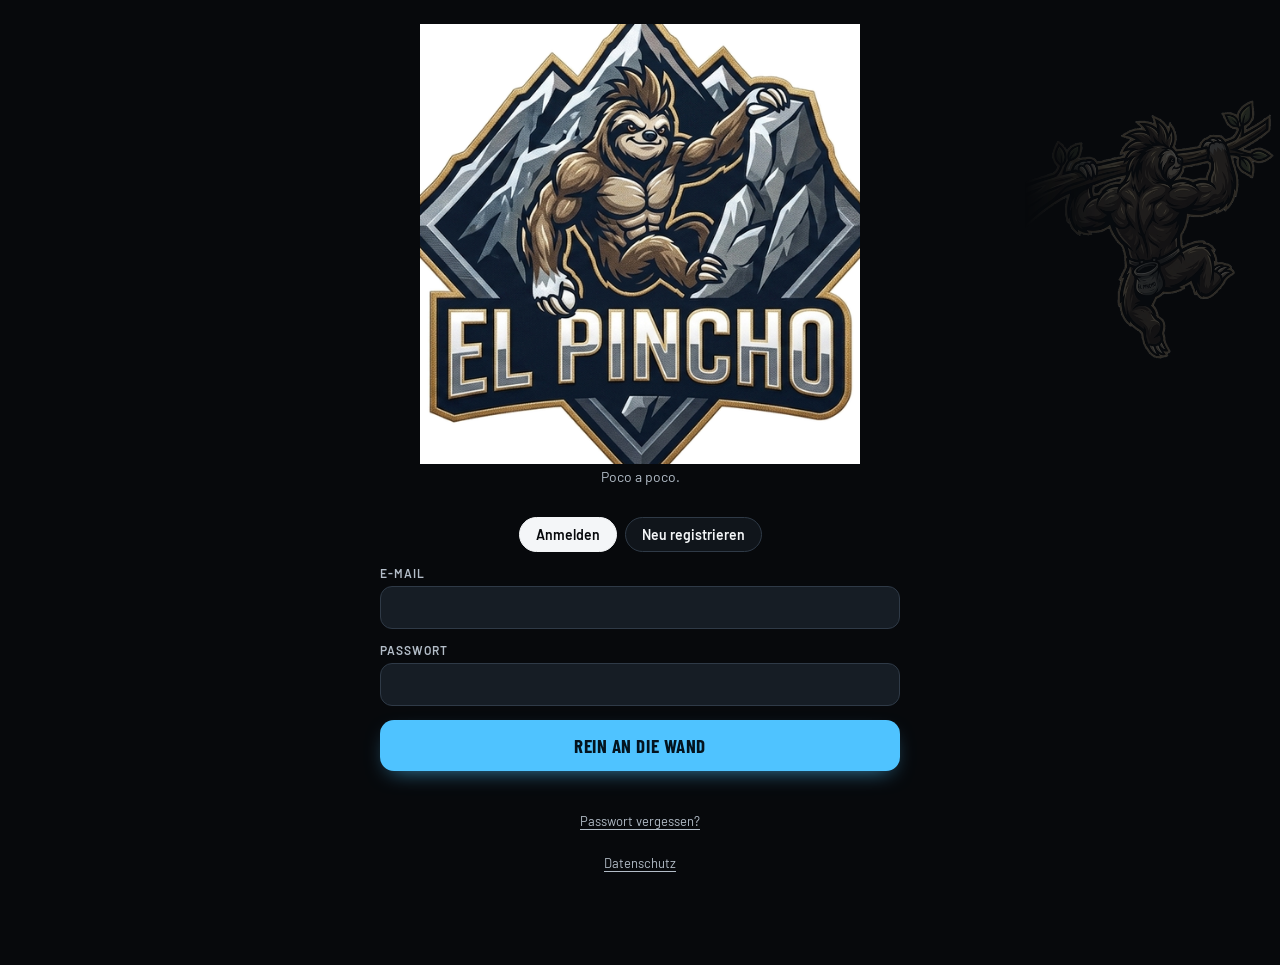
==== commit f2e4bd14: "Uhr-Daten: FIT-Datei (z. B. Coros) an ein Training hängen - Im Verlauf "Uhr-Datei hinzufügen" oder i" ====
--- a/index.html
+++ b/index.html
@@ -56,6 +56,7 @@
 <script src="./js/help.js"></script>
 <script src="./js/custom-exercises.js"></script>
 <script src="./js/konto.js"></script>
+<script src="./js/watch-import.js"></script>
 <script src="./js/main.js"></script>
 <script>
   if ('serviceWorker' in navigator) {
--- a/css/04-look-basis.css
+++ b/css/04-look-basis.css
@@ -36,10 +36,8 @@
   color: var(--accent); opacity: .16; pointer-events: none;
 }
 .sloth-bg svg { width: 100%; height: auto; display: block; }
-@media (prefers-reduced-motion: no-preference) {
-  .sloth-bg { animation: sloth-sway 7s ease-in-out infinite; transform-origin: 50% 0; }
-}
-@keyframes sloth-sway { 0%, 100% { transform: rotate(-1.5deg); } 50% { transform: rotate(1.5deg); } }
+/* Kein Dauer-Schaukeln: eine endlose Animation hinter den unscharfen Leisten (backdrop-filter) zwingt das Handy,
+   ständig neu zu zeichnen – auch im Leerlauf, und das kostet viel Akku. */
 #app { position: relative; z-index: 1; }
 
 /* Kopfzeile */
--- a/css/08-ablauf-ruhig.css
+++ b/css/08-ablauf-ruhig.css
@@ -11,14 +11,11 @@
   padding: var(--safe-top) 16px var(--safe-bottom);
 }
 .fbx-rest { --phase: var(--accent2); }
-/* Ende der Pause (siehe fbSoonLevel): Phasenfarbe läuft in den letzten 5 s
-   von Orange zu Blau — Titel, Zahl, Balken und Griff-Rahmen gleichzeitig.
-   @property, damit die Farbe animierbar ist. */
-@property --phase { syntax: '<color>'; inherits: true; initial-value: #4fc3ff; }
-.fbx-soon { animation: fbxToWork 1.5s ease-out forwards; }
-@keyframes fbxToWork { from { --phase: var(--accent2); } to { --phase: var(--accent); } }
-.fbx-ready.fbx-soon { animation-name: fbxReadyToWork; }
-@keyframes fbxReadyToWork { from { --phase: var(--ink); } to { --phase: var(--accent); } }
+/* Letzte 5 s vor einem Satz (Pause und Start-Countdown, siehe fbSoonLevel):
+   Pausenfarbe Orange, die Zahl pulsiert. */
+.fbx.fbx-soon { --phase: var(--accent2); }
+.fbx-soon .fbx-num { animation: fbxSoonPulse 1s ease-in-out infinite; }
+@keyframes fbxSoonPulse { 0%, 100% { opacity: 1; transform: scale(1); } 50% { opacity: .45; transform: scale(1.06); } }
 .fbx-ready .fbx-num { color: var(--phase); }
 .fbx-num.fbx-pop { animation: fbxPop .45s cubic-bezier(.25, 1.5, .4, 1); }
 @keyframes fbxPop { 0% { transform: scale(1.28); } 100% { transform: scale(1); } }
@@ -72,7 +69,11 @@
   font-family: 'Barlow Condensed', sans-serif; font-size: 13px; font-weight: 700; letter-spacing: .06em; text-transform: uppercase;
   color: var(--bg); background: var(--ink); padding: 2px 9px; border-radius: 10px; white-space: nowrap;
 }
+.fbx-tag { max-width: calc(100% - 16px); overflow: hidden; text-overflow: ellipsis; }
 .fbx-tag-top { left: 50%; top: 14px; transform: translateX(-50%); }
+.fbx-next-label { color: var(--ink-faint); font-weight: 500; }
+.fb-checkin-next { text-align: center; font-size: 14px; color: var(--ink-faint); margin: -2px 0 8px; white-space: nowrap; overflow: hidden; text-overflow: ellipsis; }
+.fb-checkin-next b { color: var(--ink); font-weight: 600; }
 .fbx-fig { position: absolute; transition: opacity .25s; }
 .fbx-fig svg { display: block; width: 100%; height: 100%; }
 .fbx-measuring .sloth-rig g, .fbx-measuring .sloth-rig image { animation: none !important; }
@@ -148,5 +149,5 @@
 }
 @media (prefers-reduced-motion: reduce) {
   .fbx-num.work-tense, .fbx-num.fbx-pop, .fbx-stage.fbx-flash::after { animation: none; }
-  .fbx-soon { animation: none; --phase: var(--accent); }
+  .fbx-soon .fbx-num { animation: none; }
 }
--- a/css/09-ergaenzungen.css
+++ b/css/09-ergaenzungen.css
@@ -93,20 +93,24 @@
 .fs-rest-dial { position: relative; width: min(72vw, 300px); aspect-ratio: 1; }
 .fs-rest-dial svg { width: 100%; height: 100%; transform: rotate(-90deg); }
 .fs-rest-track { fill: none; stroke: var(--surface-2); stroke-width: 12; }
-.fs-rest-ring { fill: none; stroke: #ff6b47; stroke-width: 12; stroke-linecap: round; transition: stroke-dashoffset .9s linear, stroke .3s; }
+.fs-rest-ring { fill: none; stroke: #ff6b47; stroke-width: 12; stroke-linecap: round; transition: stroke .3s; } /* kein Gleiten: springt 1×/s (3°), spart Akku */
 #fs-rest-screen.ready .fs-rest-ring { stroke: var(--success); }
 .fs-rest-center { position: absolute; inset: 0; display: grid; place-content: center; justify-items: center; gap: 2px; }
 .fs-rest-big { font: 700 clamp(56px, 18vw, 84px)/1 'Barlow Condensed', sans-serif; color: var(--ink); }
 .fs-rest-label { font: 600 12px 'Barlow', system-ui, sans-serif; letter-spacing: .14em; text-transform: uppercase; color: var(--ink-dim); }
 .fs-rest-state { font: 600 16px 'Barlow', system-ui, sans-serif; color: #ff6b47; }
 #fs-rest-screen.ready .fs-rest-state { color: var(--success); }
+.fs-rest-total { font: 600 15px 'Barlow', system-ui, sans-serif; color: var(--ink-dim); letter-spacing: .02em; }
+.fs-rest-total b { color: var(--ink); font-weight: 700; }
 .fs-rest-target { display: flex; align-items: center; gap: 14px; color: var(--ink-dim); font: 600 15px 'Barlow', system-ui, sans-serif; }
 .fs-rest-adj { min-width: 64px; min-height: 40px; border-radius: 999px; border: 1px solid var(--line); background: var(--surface-2); color: var(--ink); font: 600 14px 'Barlow', system-ui, sans-serif; cursor: pointer; }
 .fs-rest-next { width: 100%; display: grid; gap: 8px; padding: 14px 16px; border-radius: 18px; background: var(--surface); border: 1px solid var(--line-soft); }
 .fs-rest-next-row { display: grid; grid-template-columns: auto 1fr; column-gap: 8px; align-items: baseline; }
 .fs-rest-next-row b { font: 700 22px/1.15 'Barlow Condensed', sans-serif; color: var(--ink); grid-column: 2; }
 .fs-rest-next-row .ss-badge { grid-row: 1 / span 2; align-self: center; }
-.fs-rest-next-row span:last-child { grid-column: 2; font-size: 15px; color: var(--ink-dim); }
+.fs-rest-next-row .fs-rest-next-sub { grid-column: 2; font-size: 15px; color: var(--ink-dim); }
+.fs-rest-hist { grid-column: 2; list-style: none; margin: 6px 0 0; padding: 0; display: grid; gap: 3px; font-size: 13px; color: var(--ink-dim); }
+.fs-rest-hist li span { display: inline-block; min-width: 46px; color: var(--ink); }
 .fs-rest-go { width: 100%; min-height: 76px; font-size: 26px; border-radius: 22px; margin-top: auto; }
 #fs-rest-screen.ready .fs-rest-go { box-shadow: 0 0 0 4px rgba(74, 222, 128, .35); }
 .fs-rest-actions { display: flex; gap: 10px; justify-content: center; }
@@ -175,3 +179,59 @@
 .pg-hint { display: flex; gap: 10px; padding: 8px 0; border-top: 1px solid var(--line-soft); font-size: 14px; }
 .pg-hint:first-of-type { border-top: 0; }
 .pg-hint-ico { flex: none; width: 26px; height: 26px; border-radius: 50%; display: grid; place-items: center; background: var(--surface-2); font-size: 13px; }
+
+/* Training beenden (Freestyle) */
+#fs-finish-screen { z-index: 75; }
+.fs-finish-card { display: grid; gap: 14px; }
+.fs-finish-head { display: flex; justify-content: space-between; align-items: center; gap: 12px; }
+.fs-finish-head h3 { margin: 0; font: 700 26px/1.1 'Barlow Condensed', sans-serif; color: var(--ink); }
+.fs-finish-head .info-sheet-close { position: static; }
+.fs-finish-sum { display: grid; grid-template-columns: repeat(3, 1fr); gap: 8px; }
+.fs-finish-sum div { display: grid; gap: 2px; padding: 12px; border-radius: 14px; background: var(--surface-2); text-align: center; }
+.fs-finish-sum b { font: 700 24px/1 'Barlow Condensed', sans-serif; color: var(--ink); }
+.fs-finish-sum span { font-size: 12px; color: var(--ink-dim); }
+#fs-finish-slot #log-save { width: 100%; min-height: 56px; font-size: 20px; }
+.fs-finish-discard { justify-self: center; margin-top: 4px; color: var(--ink-dim); }
+
+/* Griff oben an der Leiste in der Pause: hochwischen/antippen holt den Pausen-Bildschirm zurück */
+.fs-dock-grip { width: 44px; height: 5px; border-radius: 3px; background: var(--line); margin: -4px auto 6px; cursor: pointer; position: relative; }
+.fs-dock-grip::after { content: ''; position: absolute; inset: -12px -40px; }
+
+/* "Beenden" in der Leiste: gut sichtbar (gefüllt, grün), nicht nur ein Textknopf */
+#fs-dock .fs-dock-head .fs-dock-finish { padding: 8px 14px; font-size: 15px; font-weight: 700; background: var(--success, #4ade80); border-color: var(--success, #4ade80); color: #062012; margin-left: 2px; }
+/* Kein "Runterziehen zum Aktualisieren" im Browser (Training geht sonst versehentlich neu los) */
+html, body { overscroll-behavior-y: none; }
+
+/* Training läuft: Tabs/Konto sichtbar gesperrt, statt Modus-Wahl ein Hinweis */
+body.training-locked .bottomnav a:not(.active), body.training-locked .topbar .who { opacity: .35; }
+.training-lock-note { margin: 4px 0 12px; padding: 10px 14px; border-radius: 12px; background: var(--surface-2); color: var(--ink-dim); font-size: 14px; text-align: center; }
+
+/* Ruhemodus während des Trainings: fast nur Schwarz (OLED spart), Uhr gedämpft */
+#dim-overlay { position: fixed; inset: 0; z-index: 300; background: #000; display: flex; flex-direction: column; align-items: center; justify-content: center; gap: 6px; color: #5b6470; cursor: pointer; }
+#dim-overlay .dim-label { font: 600 14px 'Barlow', system-ui, sans-serif; letter-spacing: .16em; text-transform: uppercase; }
+#dim-overlay .dim-time { font: 700 96px/1 'Barlow Condensed', sans-serif; color: #6b7480; }
+#dim-overlay .dim-sub { font: 600 18px 'Barlow', system-ui, sans-serif; min-height: 22px; }
+#dim-overlay.ready .dim-sub, #dim-overlay.ready .dim-time { color: #2f7a4c; }
+#dim-overlay .dim-hint { position: absolute; bottom: calc(28px + var(--safe-bottom, 0px)); font-size: 12px; color: #343a42; }
+
+/* "Beenden" gedrückt halten: Füllung von links */
+#fs-dock .fs-dock-head .fs-dock-finish { --hold: 0; background-image: linear-gradient(90deg, rgba(0,0,0,.28) calc(var(--hold) * 100%), transparent 0); user-select: none; -webkit-user-select: none; -webkit-touch-callout: none; touch-action: none; }
+/* Ruhemodus: Hauptknopf der Leiste (Satz beenden / Nächster Satz) direkt antippbar, dunkel für OLED */
+#dim-overlay .dim-action { margin-top: 36px; min-width: 220px; padding: 18px 28px; border-radius: 999px; border: 2px solid #2a3038; background: #0b0d10; color: #8a939e; font: 700 22px 'Barlow Condensed', sans-serif; letter-spacing: .04em; cursor: pointer; }
+#dim-overlay .dim-action[hidden] { display: none; }
+#dim-overlay.ready .dim-action { border-color: #2f7a4c; color: #4fa872; }
+/* Uhr-Daten (watch-import.js): Kennzahlen, Pulskurve mit Satz-Balken */
+.watch-block { margin-top: 8px; }
+.watch-sum { display: grid; grid-template-columns: repeat(5, 1fr); gap: 4px; margin: 6px 0; }
+.watch-sum div { display: flex; flex-direction: column; min-width: 0; }
+.watch-sum b { font-size: 16px; color: var(--ink); white-space: nowrap; }
+.watch-sum span { font-size: 11px; color: var(--ink-faint); letter-spacing: .04em; }
+.watch-chart { display: block; width: 100%; height: 70px; margin-top: 4px; }
+.watch-chart polyline { fill: none; stroke: #ff6b4a; stroke-width: 1.6; vector-effect: non-scaling-stroke; stroke-linejoin: round; }
+.watch-chart .watch-set { fill: rgba(var(--accent-rgb), .18); }
+.watch-axis { text-align: center; font-size: 10px; color: var(--ink-faint); }
+.watch-add { display: block; width: 100%; text-align: center; margin-top: 6px; cursor: pointer; }
+.watch-meta { font-size: 12px; color: var(--ink-faint); margin-bottom: 4px; }
+.watch-label { display: block; font-size: 12px; margin-top: 12px; color: var(--ink-faint); }
+.watch-sheet select { width: 100%; margin-top: 4px; }
+.watch-warn { margin-top: 8px; font-size: 13px; color: #f0a35a; }
